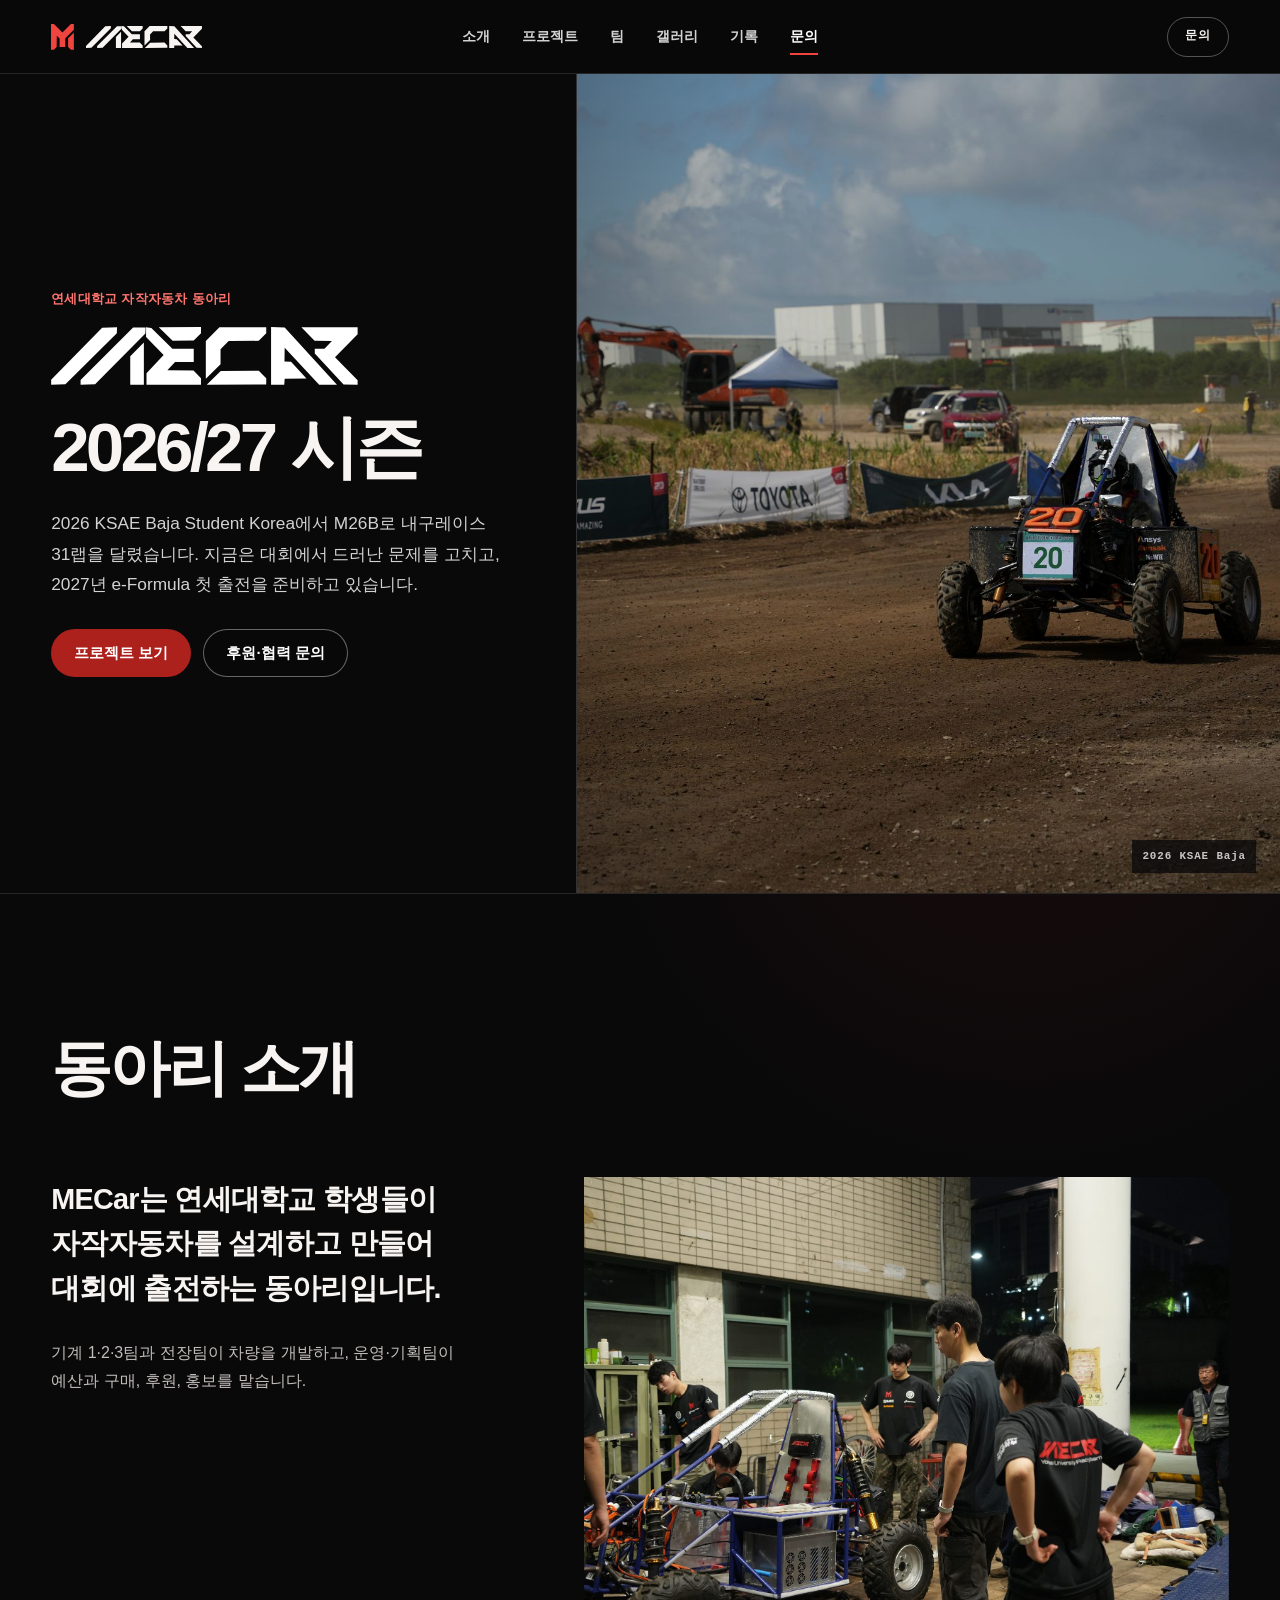
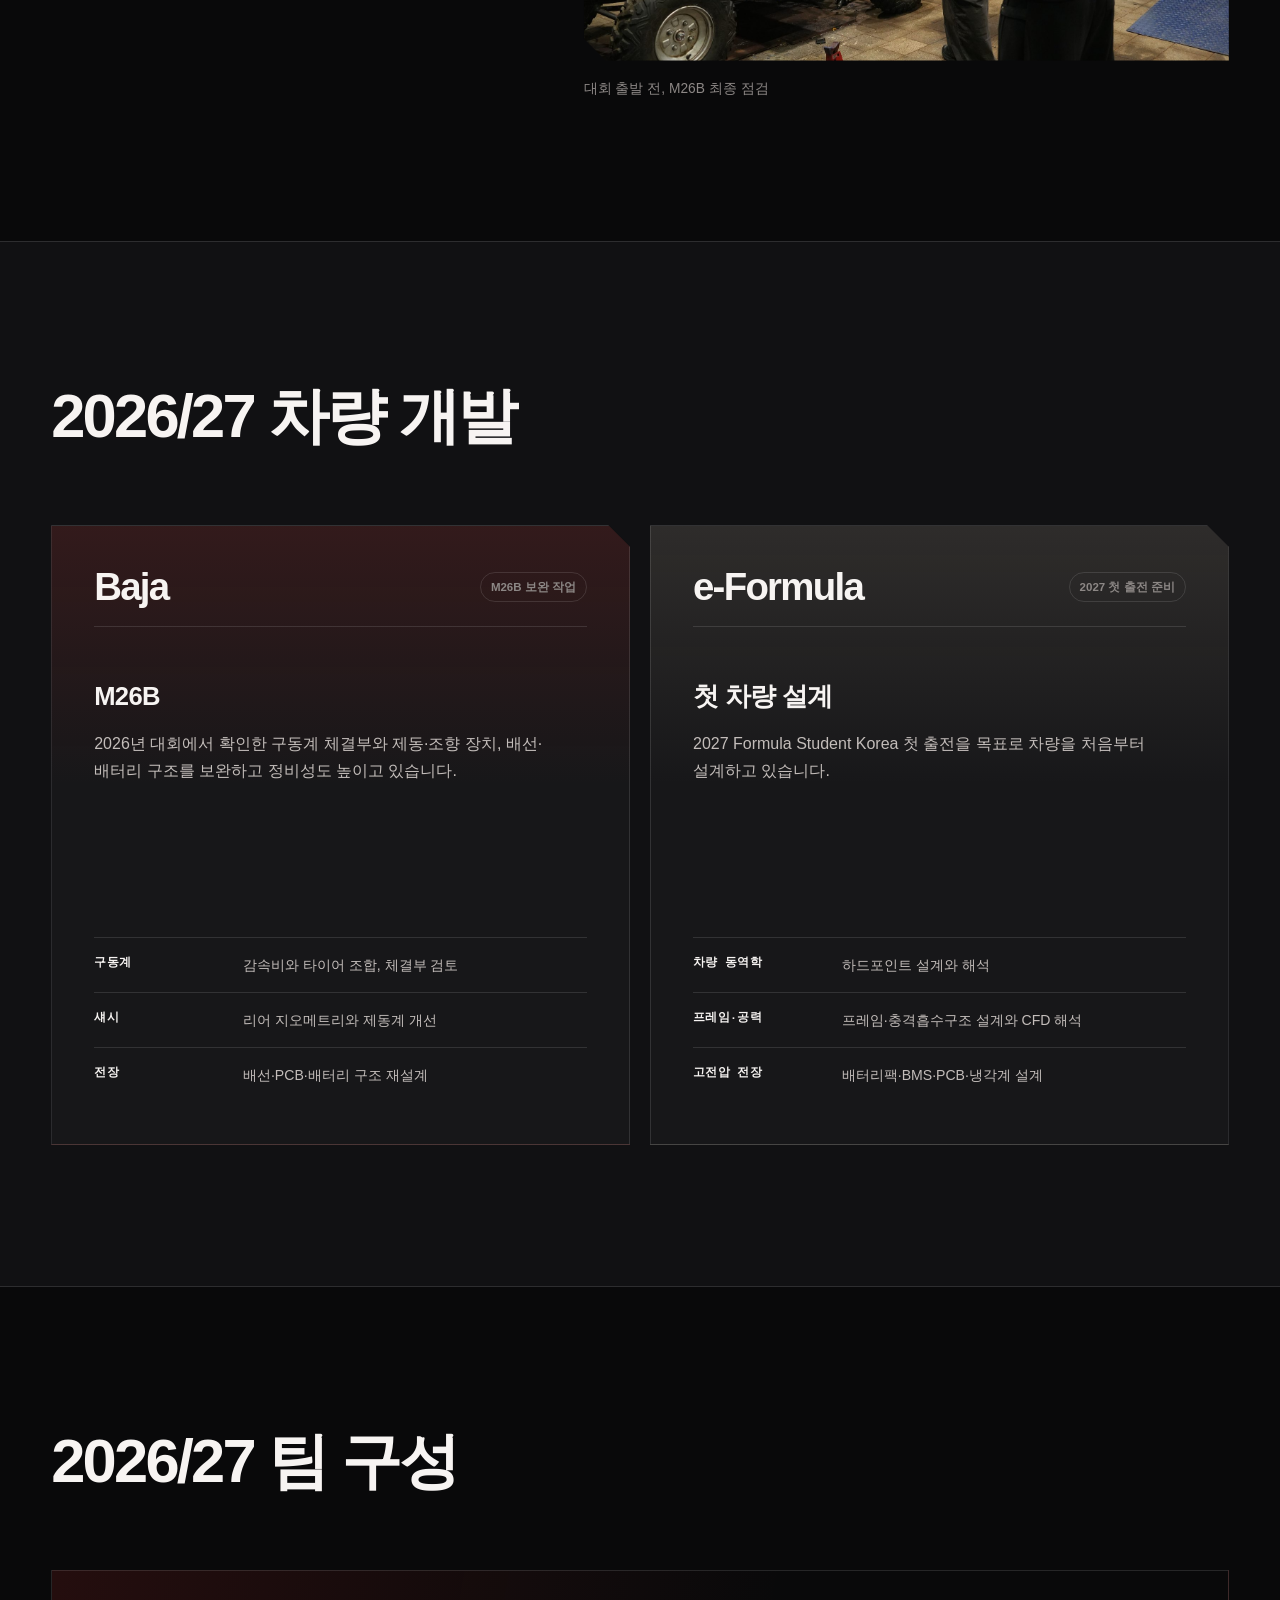
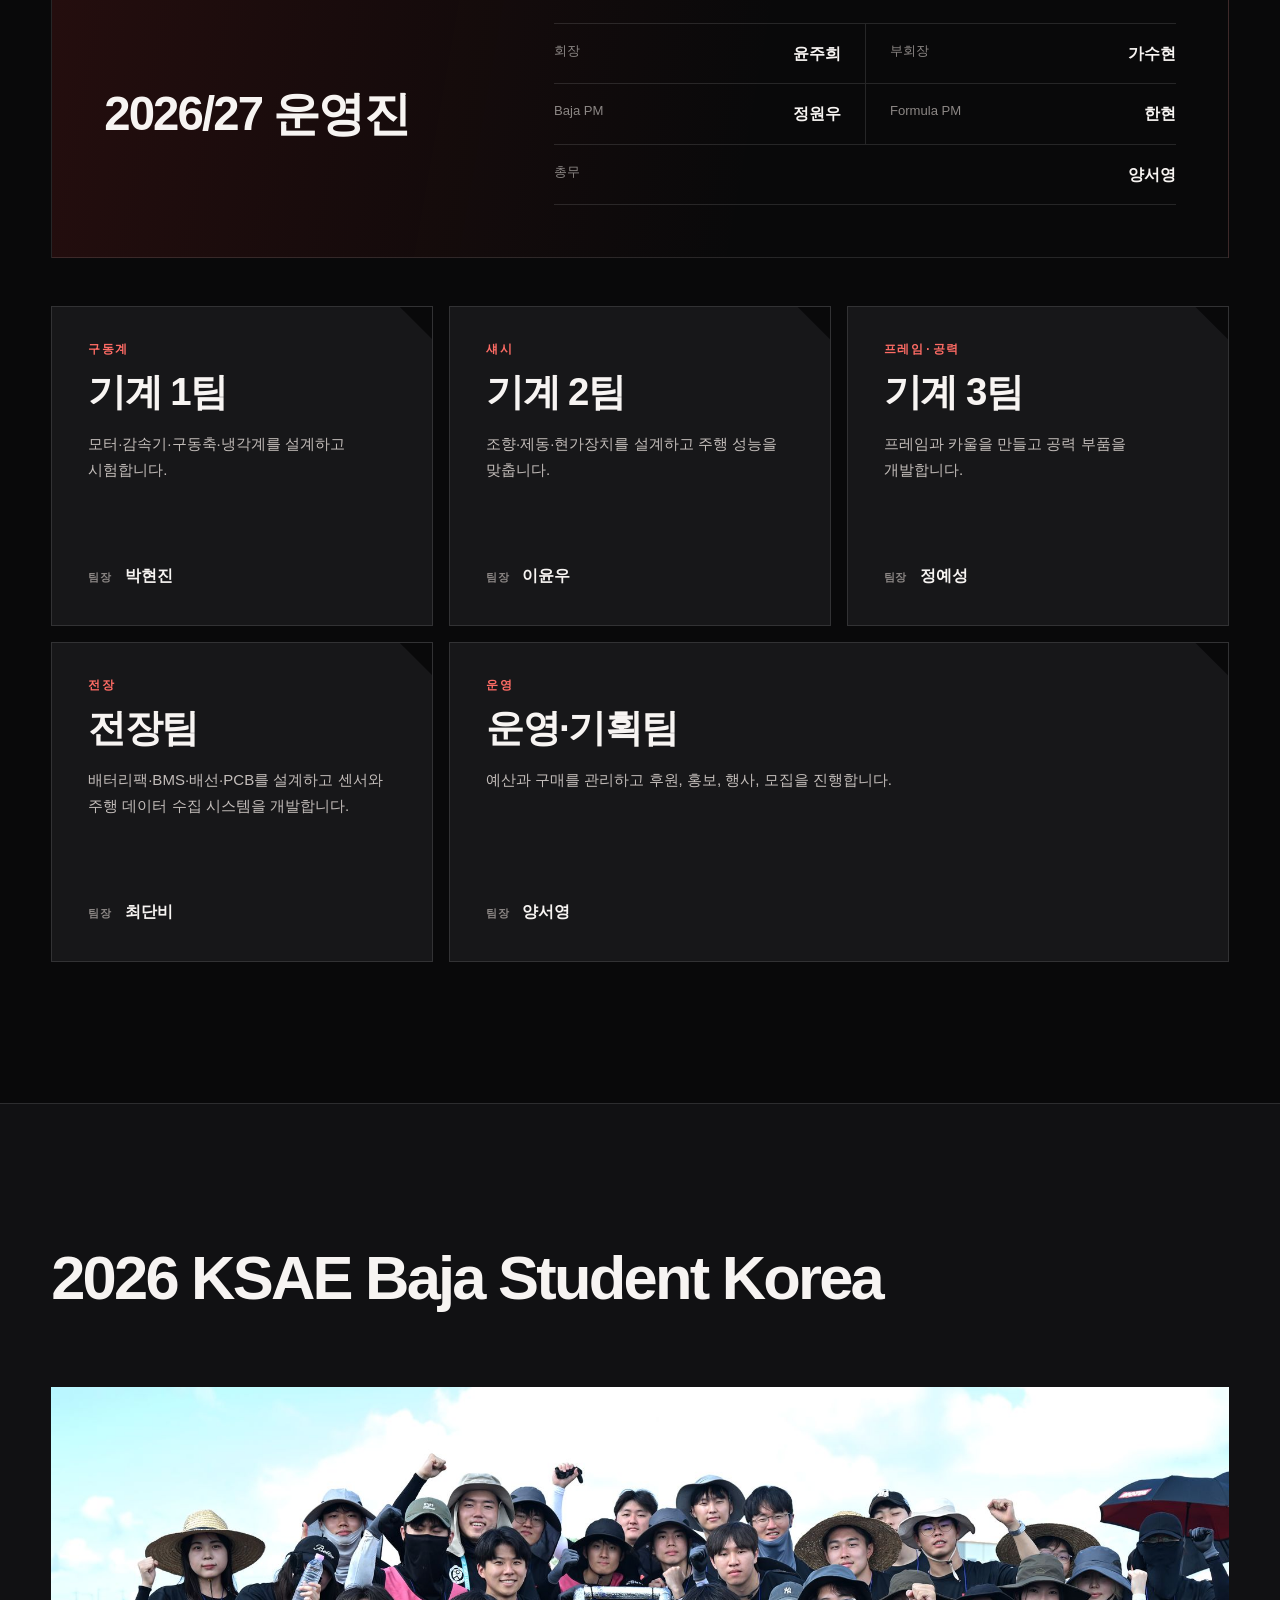
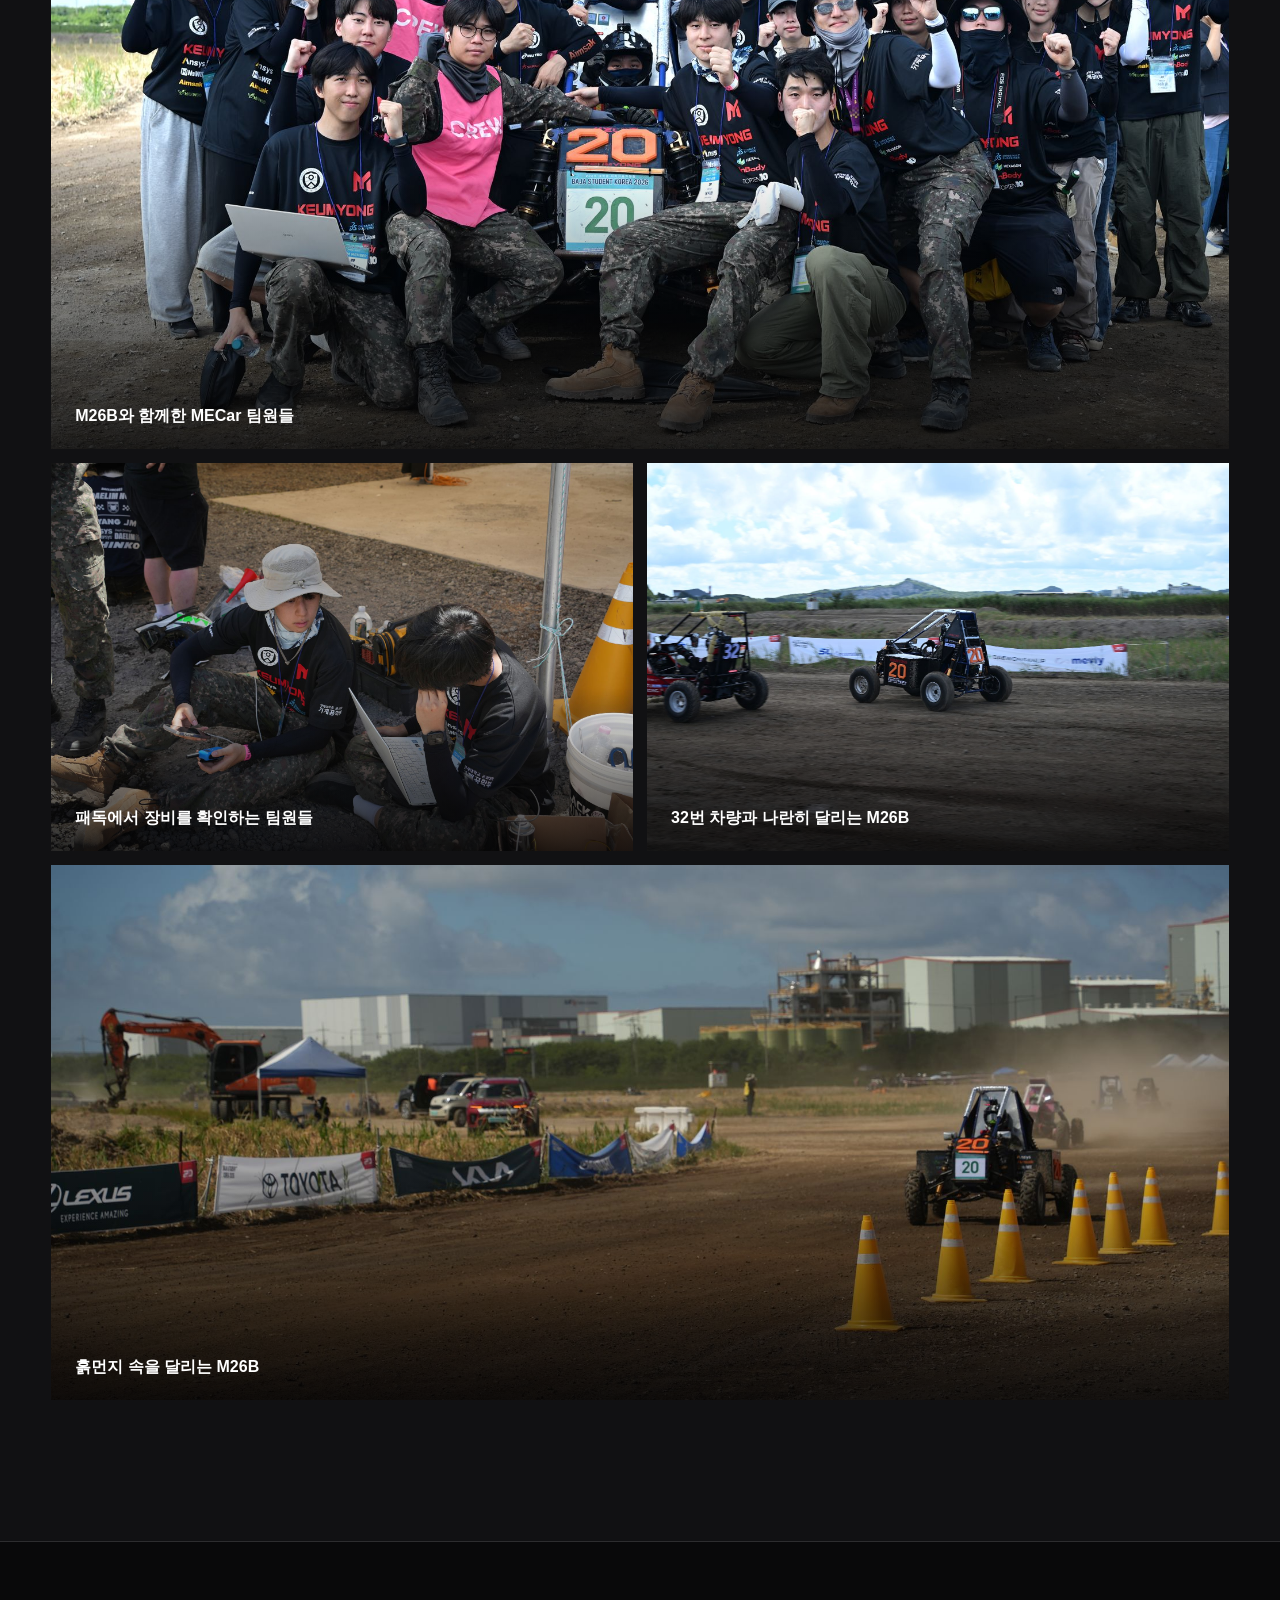
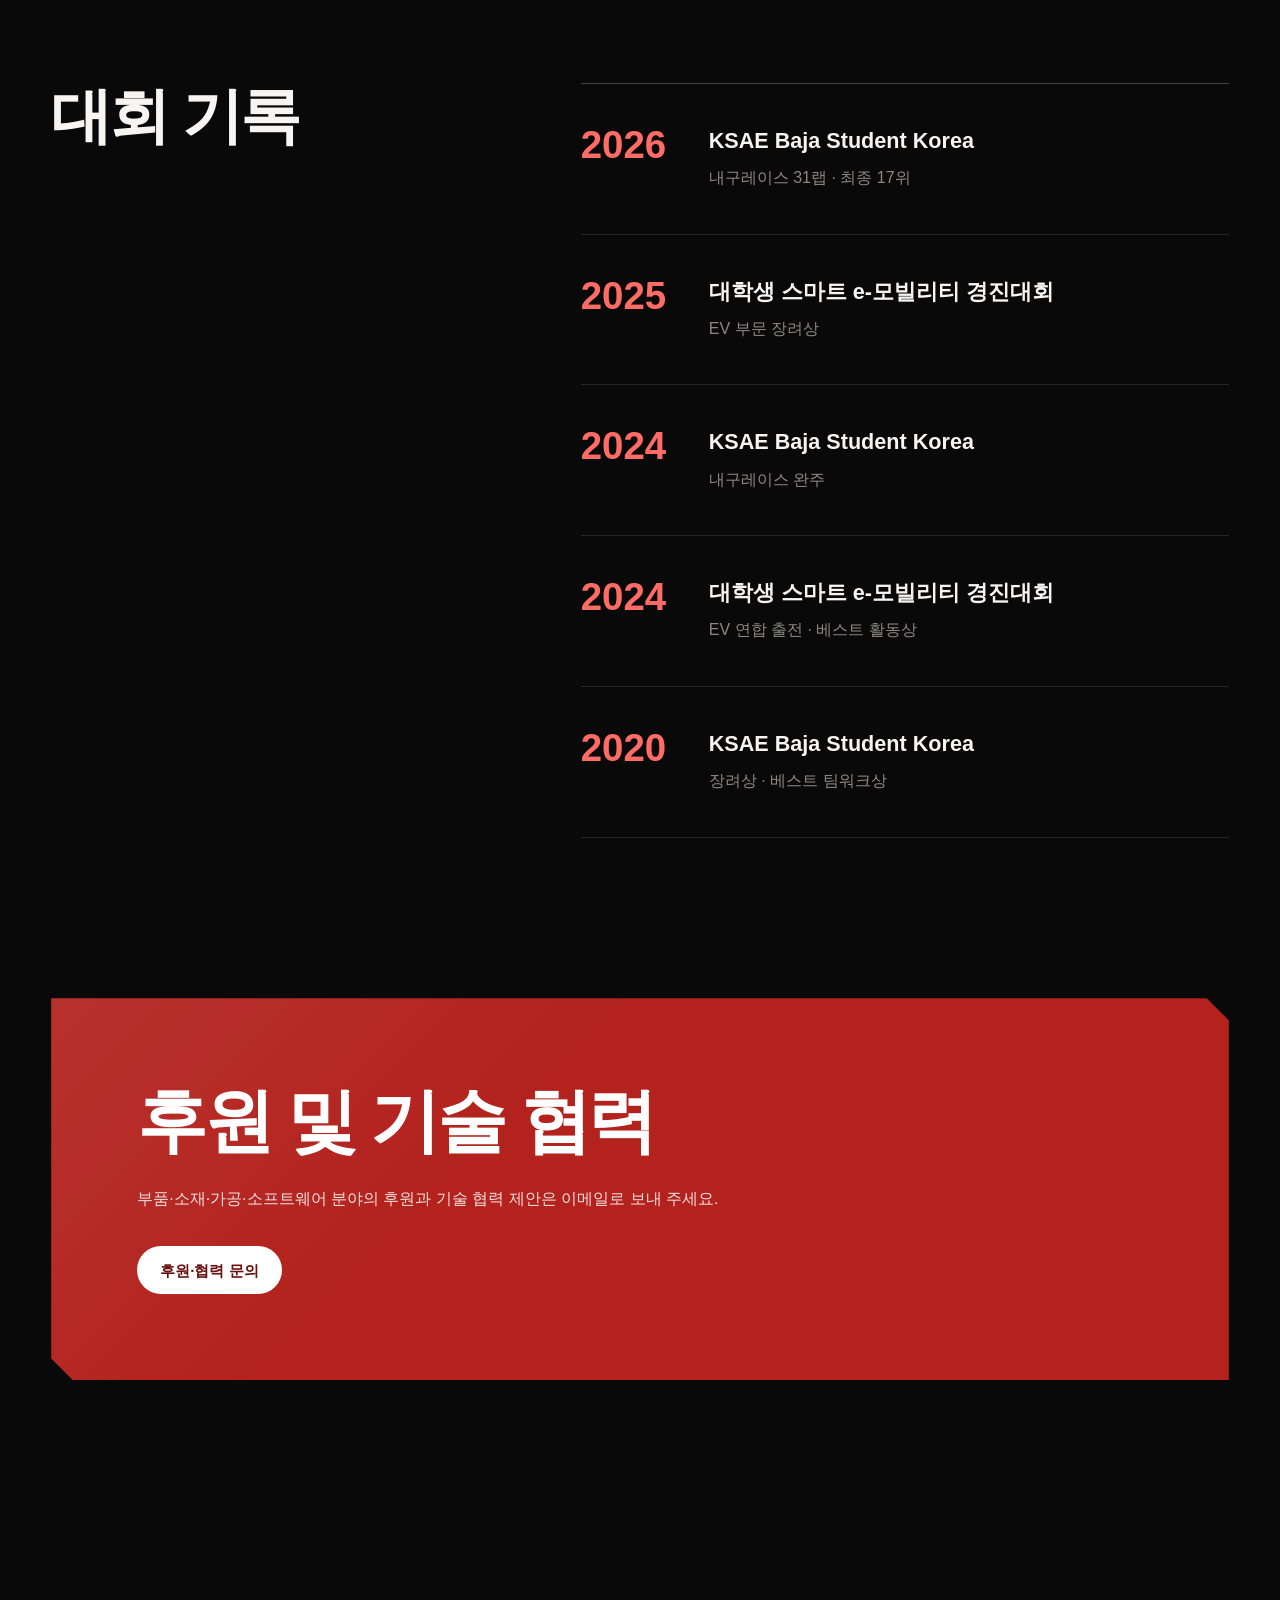
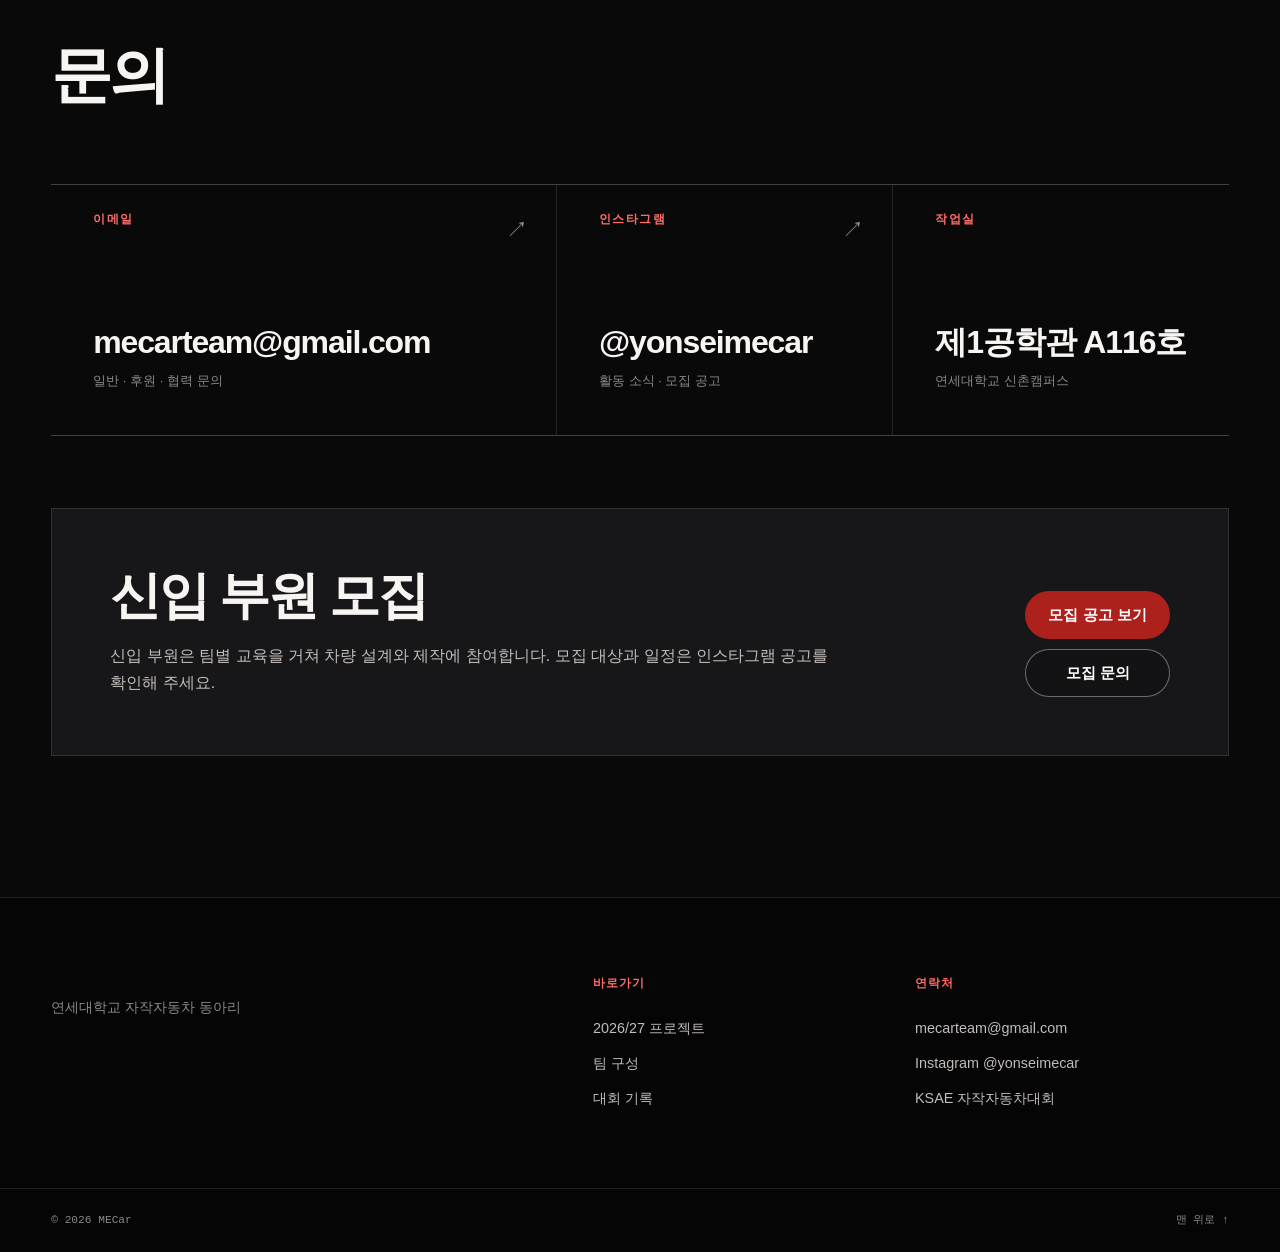
==== site/index.html @ eb5c1f23 "Bust cached site styles" ====
<!DOCTYPE html>
<html lang="ko">
<head>
  <meta charset="utf-8">
  <meta name="viewport" content="width=device-width, initial-scale=1">
  <title>MECar | 연세대학교 자작자동차 동아리</title>
  <meta name="description" content="MECar는 연세대학교 학생들이 자작자동차를 설계하고 만들어 대회에 출전하는 동아리입니다. 현재 M26B를 개선하고 2027년 첫 e-Formula 출전을 준비하고 있습니다.">
  <meta name="theme-color" content="#09090a">
  <link rel="canonical" href="https://yonsei-mecar.github.io/">

  <meta property="og:type" content="website">
  <meta property="og:site_name" content="MECar">
  <meta property="og:locale" content="ko_KR">
  <meta property="og:title" content="MECar | 연세대학교 자작자동차 동아리">
  <meta property="og:description" content="MECar는 연세대학교 학생들이 자작자동차를 설계하고 만들어 대회에 출전하는 동아리입니다. 현재 M26B를 개선하고 2027년 첫 e-Formula 출전을 준비하고 있습니다.">
  <meta property="og:url" content="https://yonsei-mecar.github.io/">
  <meta property="og:image" content="https://yonsei-mecar.github.io/assets/img/hero-baja-2026.jpg">
  <meta property="og:image:width" content="2048">
  <meta property="og:image:height" content="1365">
  <meta property="og:image:alt" content="2026 KSAE Baja 비포장 코스를 주행하는 MECar 20번 차량">
  <meta name="twitter:card" content="summary_large_image">

  <link rel="icon" href="favicon.svg" type="image/svg+xml">
  <link rel="preload" href="assets/img/hero-baja-2026.jpg" as="image" fetchpriority="high">
  <link rel="stylesheet" href="assets/css/tokens.css">
  <link rel="stylesheet" href="assets/css/style.css?v=20260901">
  <script type="application/ld+json">
  {
    "@context": "https://schema.org",
    "@type": "Organization",
    "name": "MECar",
    "url": "https://yonsei-mecar.github.io/",
    "logo": "https://yonsei-mecar.github.io/assets/img/logo-mark.svg",
    "email": "mecarteam@gmail.com",
    "sameAs": ["https://www.instagram.com/yonseimecar/"],
    "parentOrganization": {
      "@type": "CollegeOrUniversity",
      "name": "연세대학교"
    }
  }
  </script>
</head>
<body>
  <a class="skip-link" href="#main">본문 바로가기</a>

  <header class="site-header" id="site-header">
    <div class="wrap header-inner">
      <a class="brand" href="#top" aria-label="MECar 홈">
        <span class="brand-mark" aria-hidden="true"></span>
        <span class="brand-wordmark" aria-hidden="true"></span>
        <span class="sr-only">MECar</span>
      </a>

      <nav class="site-nav" id="site-nav" aria-label="주요 메뉴">
        <a href="#about">소개</a>
        <a href="#projects">프로젝트</a>
        <a href="#teams">팀</a>
        <a href="#gallery">갤러리</a>
        <a href="#record">기록</a>
        <a href="#contact">문의</a>
      </nav>

      <div class="header-actions">
        <a class="header-contact" href="mailto:mecarteam@gmail.com">문의</a>
        <button class="menu-button" id="menu-button" type="button" aria-controls="site-nav" aria-expanded="false" aria-label="메뉴 열기">
          <span></span><span></span><span></span>
        </button>
      </div>
    </div>
  </header>

  <main id="main">
    <section class="hero" id="top" aria-labelledby="hero-title">
      <div class="hero-panel">
        <div class="hero-content">
          <p class="hero-eyebrow">연세대학교 자작자동차 동아리</p>
          <span class="hero-wordmark" aria-hidden="true"></span>
          <h1 id="hero-title">2026/27 시즌</h1>
          <p class="hero-copy">
            2026 KSAE Baja Student Korea에서 M26B로 내구레이스 31랩을 달렸습니다.
            지금은 대회에서 드러난 문제를 고치고, 2027년 e-Formula 첫 출전을 준비하고 있습니다.
          </p>
          <div class="hero-actions">
            <a class="button button-primary" href="#projects">프로젝트 보기</a>
            <a class="button button-ghost" href="#partner">후원·협력 문의</a>
          </div>
        </div>
      </div>
      <figure class="hero-media">
        <img class="hero-image" src="assets/img/hero-baja-2026.jpg" width="2048" height="1365" alt="2026 KSAE Baja 비포장 코스를 주행하는 MECar 20번 차량" fetchpriority="high" decoding="async">
        <figcaption>2026 KSAE Baja</figcaption>
      </figure>
    </section>

    <section class="section about" id="about" aria-labelledby="about-title">
      <div class="wrap">
        <div class="section-heading reveal">
          <h2 id="about-title">동아리 소개</h2>
        </div>

        <div class="about-grid">
          <div class="about-copy reveal">
            <p class="lead">
              MECar는 연세대학교 학생들이 자작자동차를 설계하고 만들어 대회에 출전하는 동아리입니다.
            </p>
            <p>
              기계 1·2·3팀과 전장팀이 차량을 개발하고, 운영·기획팀이 예산과 구매, 후원, 홍보를 맡습니다.
            </p>
          </div>

          <figure class="about-figure reveal">
            <div class="about-image-frame">
              <img src="assets/img/vehicle-check-baja-2026.jpg" width="2048" height="1365" alt="대회 출발 전 M26B를 점검하는 MECar 팀원들" loading="lazy" decoding="async">
            </div>
            <figcaption>대회 출발 전, M26B 최종 점검</figcaption>
          </figure>
        </div>
      </div>
    </section>

    <section class="section projects" id="projects" aria-labelledby="projects-title">
      <div class="wrap">
        <div class="section-heading reveal">
          <h2 id="projects-title">2026/27 차량 개발</h2>
        </div>

        <div class="project-grid">
          <article class="project-card project-baja reveal">
            <div class="project-topline">
              <h3>Baja</h3>
              <span class="status">M26B 보완 작업</span>
            </div>
            <div class="project-body">
              <p class="project-name">M26B</p>
              <p>
                2026년 대회에서 확인한 구동계 체결부와 제동·조향 장치,
                배선·배터리 구조를 보완하고 정비성도 높이고 있습니다.
              </p>
              <ul class="project-list">
                <li><span>구동계</span>감속비와 타이어 조합, 체결부 검토</li>
                <li><span>섀시</span>리어 지오메트리와 제동계 개선</li>
                <li><span>전장</span>배선·PCB·배터리 구조 재설계</li>
              </ul>
            </div>
          </article>

          <article class="project-card project-formula reveal">
            <div class="project-topline">
              <h3>e-Formula</h3>
              <span class="status">2027 첫 출전 준비</span>
            </div>
            <div class="project-body">
              <p class="project-name">첫 차량 설계</p>
              <p>
                2027 Formula Student Korea 첫 출전을 목표로 차량을 처음부터 설계하고 있습니다.
              </p>
              <ul class="project-list">
                <li><span>차량 동역학</span>하드포인트 설계와 해석</li>
                <li><span>프레임·공력</span>프레임·충격흡수구조 설계와 CFD 해석</li>
                <li><span>고전압 전장</span>배터리팩·BMS·PCB·냉각계 설계</li>
              </ul>
            </div>
          </article>
        </div>
      </div>
    </section>

    <section class="section teams" id="teams" aria-labelledby="teams-title">
      <div class="wrap">
        <div class="section-heading reveal">
          <h2 id="teams-title">2026/27 팀 구성</h2>
        </div>

        <section class="leadership reveal" aria-labelledby="leadership-title">
          <div>
            <h3 id="leadership-title">2026/27 운영진</h3>
          </div>
          <dl>
            <div><dt>회장</dt><dd>윤주희</dd></div>
            <div><dt>부회장</dt><dd>가수현</dd></div>
            <div><dt>Baja PM</dt><dd>정원우</dd></div>
            <div><dt>Formula PM</dt><dd>한현</dd></div>
            <div><dt>총무</dt><dd>양서영</dd></div>
          </dl>
        </section>

        <div class="team-grid">
          <article class="team-card reveal">
            <p class="team-role">구동계</p>
            <h3>기계 1팀</h3>
            <p>모터·감속기·구동축·냉각계를 설계하고 시험합니다.</p>
            <div class="team-lead"><span>팀장</span> 박현진</div>
          </article>

          <article class="team-card reveal">
            <p class="team-role">섀시</p>
            <h3>기계 2팀</h3>
            <p>조향·제동·현가장치를 설계하고 주행 성능을 맞춥니다.</p>
            <div class="team-lead"><span>팀장</span> 이윤우</div>
          </article>

          <article class="team-card reveal">
            <p class="team-role">프레임·공력</p>
            <h3>기계 3팀</h3>
            <p>프레임과 카울을 만들고 공력 부품을 개발합니다.</p>
            <div class="team-lead"><span>팀장</span> 정예성</div>
          </article>

          <article class="team-card reveal">
            <p class="team-role">전장</p>
            <h3>전장팀</h3>
            <p>배터리팩·BMS·배선·PCB를 설계하고 센서와 주행 데이터 수집 시스템을 개발합니다.</p>
            <div class="team-lead"><span>팀장</span> 최단비</div>
          </article>

          <article class="team-card team-card-wide reveal">
            <p class="team-role">운영</p>
            <h3>운영·기획팀</h3>
            <p>예산과 구매를 관리하고 후원, 홍보, 행사, 모집을 진행합니다.</p>
            <div class="team-lead"><span>팀장</span> 양서영</div>
          </article>
        </div>

      </div>
    </section>

    <section class="section gallery" id="gallery" aria-labelledby="gallery-title">
      <div class="wrap">
        <div class="section-heading reveal">
          <h2 id="gallery-title">2026 KSAE Baja Student Korea</h2>
        </div>

        <div class="gallery-grid">
          <figure class="gallery-item gallery-feature reveal">
            <img src="assets/img/team-baja-2026.jpg" width="2048" height="1365" alt="2026 KSAE Baja에서 20번 차량을 둘러싸고 모인 MECar 팀원들" loading="lazy" decoding="async">
            <figcaption>M26B와 함께한 MECar 팀원들</figcaption>
          </figure>
          <figure class="gallery-item reveal">
            <img src="assets/img/data-baja-2026.jpg" width="2048" height="1365" alt="2026 KSAE Baja 현장에서 노트북과 장비를 확인하는 MECar 팀원들" loading="lazy" decoding="async">
            <figcaption>패독에서 장비를 확인하는 팀원들</figcaption>
          </figure>
          <figure class="gallery-item reveal">
            <img src="assets/img/race-baja-2026.jpg" width="2048" height="1365" alt="2026 KSAE Baja에서 다른 차량과 나란히 달리는 MECar 20번 차량" loading="lazy" decoding="async">
            <figcaption>32번 차량과 나란히 달리는 M26B</figcaption>
          </figure>
          <figure class="gallery-item gallery-wide reveal">
            <img src="assets/img/endurance-baja-2026.jpg" width="2048" height="1365" alt="2026 KSAE Baja 코스에서 흙먼지를 일으키며 달리는 MECar 20번 차량" loading="lazy" decoding="async">
            <figcaption>흙먼지 속을 달리는 M26B</figcaption>
          </figure>
        </div>
      </div>
    </section>

    <section class="section record" id="record" aria-labelledby="record-title">
      <div class="wrap record-layout">
        <div class="section-heading reveal">
          <h2 id="record-title">대회 기록</h2>
        </div>

        <ol class="record-list reveal">
          <li>
            <time datetime="2026">2026</time>
            <div><strong>KSAE Baja Student Korea</strong><span>내구레이스 31랩 · 최종 17위</span></div>
          </li>
          <li>
            <time datetime="2025">2025</time>
            <div><strong>대학생 스마트 e-모빌리티 경진대회</strong><span>EV 부문 장려상</span></div>
          </li>
          <li>
            <time datetime="2024">2024</time>
            <div><strong>KSAE Baja Student Korea</strong><span>내구레이스 완주</span></div>
          </li>
          <li>
            <time datetime="2024">2024</time>
            <div><strong>대학생 스마트 e-모빌리티 경진대회</strong><span>EV 연합 출전 · 베스트 활동상</span></div>
          </li>
          <li>
            <time datetime="2020">2020</time>
            <div><strong>KSAE Baja Student Korea</strong><span>장려상 · 베스트 팀워크상</span></div>
          </li>
        </ol>
      </div>
    </section>

    <section class="section partner" id="partner" aria-labelledby="partner-title">
      <div class="wrap">
        <div class="partner-card reveal">
          <div class="partner-copy">
            <h2 id="partner-title">후원 및 기술 협력</h2>
            <p>
              부품·소재·가공·소프트웨어 분야의 후원과 기술 협력 제안은 이메일로 보내 주세요.
            </p>
            <a class="button button-light" href="mailto:mecarteam@gmail.com?subject=MECar%20후원·기술%20협력%20문의">후원·협력 문의</a>
          </div>
        </div>
      </div>
    </section>

    <section class="section contact" id="contact" aria-labelledby="contact-title">
      <div class="wrap">
        <div class="section-heading reveal">
          <h2 id="contact-title">문의</h2>
        </div>

        <div class="contact-grid reveal">
          <a class="contact-card" href="mailto:mecarteam@gmail.com">
            <span>이메일</span>
            <strong>mecarteam@gmail.com</strong>
            <small>일반 · 후원 · 협력 문의</small>
            <i aria-hidden="true">↗</i>
          </a>
          <a class="contact-card" href="https://www.instagram.com/yonseimecar/" target="_blank" rel="noopener noreferrer">
            <span>인스타그램</span>
            <strong>@yonseimecar</strong>
            <small>활동 소식 · 모집 공고</small>
            <i aria-hidden="true">↗</i>
          </a>
          <div class="contact-card">
            <span>작업실</span>
            <strong>제1공학관 A116호</strong>
            <small>연세대학교 신촌캠퍼스</small>
          </div>
        </div>

        <div class="join-card reveal" id="join">
          <div>
            <h3>신입 부원 모집</h3>
            <p>
              신입 부원은 팀별 교육을 거쳐 차량 설계와 제작에 참여합니다.
              모집 대상과 일정은 인스타그램 공고를 확인해 주세요.
            </p>
          </div>
          <div class="join-actions">
            <a class="button button-primary" href="https://www.instagram.com/yonseimecar/" target="_blank" rel="noopener noreferrer">모집 공고 보기</a>
            <a class="button button-ghost" href="mailto:mecarteam@gmail.com?subject=MECar%20모집%20문의">모집 문의</a>
          </div>
        </div>
      </div>
    </section>
  </main>

  <footer class="site-footer">
    <div class="wrap footer-main">
      <div class="footer-brand">
        <span class="footer-wordmark" aria-hidden="true"></span>
        <p>연세대학교 자작자동차 동아리</p>
      </div>
      <div>
        <h2>바로가기</h2>
        <a href="#projects">2026/27 프로젝트</a>
        <a href="#teams">팀 구성</a>
        <a href="#record">대회 기록</a>
      </div>
      <div>
        <h2>연락처</h2>
        <a href="mailto:mecarteam@gmail.com">mecarteam@gmail.com</a>
        <a href="https://www.instagram.com/yonseimecar/" target="_blank" rel="noopener noreferrer">Instagram @yonseimecar</a>
        <a href="https://www.ksae.org/jajak/" target="_blank" rel="noopener noreferrer">KSAE 자작자동차대회</a>
      </div>
    </div>
    <div class="wrap footer-bottom">
      <span>© <span data-year>2026</span> MECar</span>
      <a href="#top">맨 위로 ↑</a>
    </div>
  </footer>

  <script src="assets/js/main.js"></script>
</body>
</html>
---- site/assets/css/tokens.css ----
:root {
  color-scheme: dark;

  --bg: #09090a;
  --bg-soft: #111113;
  --panel: #171719;
  --panel-raised: #1e1e21;
  --ink: #f7f4f2;
  --ink-soft: #c3bdba;
  --ink-muted: #8c8785;
  --line: rgba(247, 244, 242, 0.12);
  --line-strong: rgba(247, 244, 242, 0.24);

  --red: #db2c27;
  --red-bright: #f0443e;
  --red-deep: #9f1f1b;
  --on-red: #ffffff;
  --sand: #d8c6ac;

  --font-sans: "Pretendard Variable", Pretendard, "Noto Sans KR", "Apple SD Gothic Neo", "Malgun Gothic", Arial, sans-serif;
  --font-display: "Arial Narrow", "Roboto Condensed", Impact, sans-serif;
  --font-mono: "SFMono-Regular", Consolas, "Liberation Mono", monospace;

  --wrap: 1240px;
  --gutter: clamp(20px, 4vw, 56px);
  --section: clamp(88px, 11vw, 156px);
  --radius: 24px;
  --cut: 22px;
  --header-h: 74px;

  --shadow: 0 26px 80px rgba(0, 0, 0, 0.34);
  --ease: cubic-bezier(0.22, 1, 0.36, 1);
}

@media (max-width: 760px) {
  :root {
    --header-h: 64px;
    --radius: 18px;
    --cut: 16px;
  }
}
---- site/assets/css/style.css ----
/* Base ------------------------------------------------------------------- */
*,
*::before,
*::after {
  box-sizing: border-box;
}

html {
  scroll-behavior: smooth;
  scroll-padding-top: calc(var(--header-h) + 18px);
  background: var(--bg);
}

body {
  margin: 0;
  min-width: 320px;
  background:
    radial-gradient(circle at 80% 8%, rgba(219, 44, 39, 0.08), transparent 28rem),
    var(--bg);
  color: var(--ink);
  font-family: var(--font-sans);
  font-size: 16px;
  line-height: 1.72;
  word-break: keep-all;
  overflow-wrap: break-word;
  text-rendering: optimizeLegibility;
  -webkit-font-smoothing: antialiased;
}

body.menu-locked {
  overflow: hidden;
}

img,
svg {
  display: block;
  max-width: 100%;
}

a {
  color: inherit;
  text-decoration: none;
}

button,
input,
textarea,
select {
  font: inherit;
}

button,
a {
  -webkit-tap-highlight-color: transparent;
}

:focus-visible {
  outline: 3px solid #ff766f;
  outline-offset: 4px;
}

::selection {
  background: var(--red);
  color: white;
}

.wrap {
  width: min(100%, calc(var(--wrap) + (var(--gutter) * 2)));
  margin-inline: auto;
  padding-inline: var(--gutter);
}

.section {
  position: relative;
  padding-block: var(--section);
}

.sr-only {
  position: absolute;
  width: 1px;
  height: 1px;
  padding: 0;
  margin: -1px;
  overflow: hidden;
  clip: rect(0, 0, 0, 0);
  white-space: nowrap;
  border: 0;
}

.skip-link {
  position: fixed;
  z-index: 1000;
  top: 12px;
  left: 12px;
  padding: 10px 16px;
  background: var(--ink);
  color: var(--bg);
  font-weight: 800;
  transform: translateY(-160%);
  transition: transform 180ms ease;
}

.skip-link:focus {
  transform: translateY(0);
}

.hero-eyebrow,
.team-role,
.contact-card > span {
  margin: 0;
  color: #ff6c65;
  font-family: var(--font-mono);
  font-size: 0.75rem;
  font-weight: 700;
  line-height: 1.3;
  letter-spacing: 0.12em;
  text-transform: uppercase;
}

.section-heading {
  max-width: 850px;
  margin-bottom: clamp(42px, 6vw, 78px);
}

.section-heading h2,
.partner-copy h2 {
  margin: 0;
  font-size: clamp(2.4rem, 4.8vw, 4.8rem);
  font-weight: 800;
  line-height: 1.06;
  letter-spacing: -0.045em;
  text-wrap: balance;
}

.button {
  display: inline-flex;
  min-height: 48px;
  align-items: center;
  justify-content: center;
  gap: 8px;
  padding: 13px 22px;
  border: 1px solid transparent;
  border-radius: 999px;
  font-size: 0.94rem;
  font-weight: 800;
  line-height: 1;
  transition: color 180ms ease, background-color 180ms ease, border-color 180ms ease, transform 180ms ease;
}

.button:hover {
  transform: translateY(-2px);
}

.button-primary {
  background: #ad211d;
  color: white;
}

.button-primary:hover {
  background: #c72822;
}

.button-ghost {
  border-color: rgba(255, 255, 255, 0.38);
  background: rgba(10, 10, 11, 0.24);
  color: white;
  backdrop-filter: blur(12px);
}

.button-ghost:hover {
  border-color: white;
  background: rgba(255, 255, 255, 0.1);
}

.button-light {
  background: white;
  color: #68100d;
}

.button-light:hover {
  background: #f4eeeb;
}

.text-link {
  display: inline-flex;
  align-items: center;
  gap: 8px;
  margin-top: 20px;
  padding-block: 4px;
  border-bottom: 1px solid var(--line-strong);
  font-weight: 800;
}

.text-link span {
  color: #ff6c65;
}

/* Logo masks ------------------------------------------------------------- */
.brand-mark,
.hero-mark {
  -webkit-mask: url("../img/logo-mark.svg") center / contain no-repeat;
  mask: url("../img/logo-mark.svg") center / contain no-repeat;
}

.brand-wordmark,
.hero-wordmark,
.footer-wordmark {
  -webkit-mask: url("../img/logo-wordmark.svg") center / contain no-repeat;
  mask: url("../img/logo-wordmark.svg") center / contain no-repeat;
}

/* Header ----------------------------------------------------------------- */
.site-header {
  position: sticky;
  z-index: 100;
  top: 0;
  height: var(--header-h);
  border-bottom: 1px solid var(--line);
  background: rgba(9, 9, 10, 0.96);
  backdrop-filter: blur(18px);
  transition: background-color 220ms ease, border-color 220ms ease, box-shadow 220ms ease;
}

.site-header.is-scrolled,
.site-header.menu-open {
  border-color: var(--line);
  background: rgba(9, 9, 10, 0.98);
  box-shadow: 0 12px 42px rgba(0, 0, 0, 0.22);
}

.header-inner {
  display: flex;
  height: 100%;
  align-items: center;
  justify-content: space-between;
  gap: 28px;
}

.brand {
  display: flex;
  min-width: 172px;
  align-items: center;
  gap: 12px;
  color: var(--ink);
}

.brand-mark {
  width: 23px;
  height: 27px;
  flex: none;
  background: var(--red-bright);
}

.brand-wordmark {
  width: 116px;
  height: 23px;
  background: currentColor;
}

.site-nav {
  display: flex;
  align-items: center;
  justify-content: center;
  gap: clamp(20px, 2.5vw, 38px);
}

.site-nav a {
  position: relative;
  padding-block: 8px;
  color: rgba(255, 255, 255, 0.82);
  font-size: 0.9rem;
  font-weight: 700;
  white-space: nowrap;
}

.site-nav a::after {
  position: absolute;
  right: 0;
  bottom: 2px;
  left: 0;
  height: 2px;
  background: var(--red-bright);
  content: "";
  transform: scaleX(0);
  transform-origin: right;
  transition: transform 220ms var(--ease);
}

.site-nav a:hover,
.site-nav a[aria-current="true"] {
  color: white;
}

.site-nav a:hover::after,
.site-nav a[aria-current="true"]::after {
  transform: scaleX(1);
  transform-origin: left;
}

.header-actions {
  display: flex;
  min-width: 172px;
  align-items: center;
  justify-content: flex-end;
  gap: 12px;
}

.header-contact {
  display: inline-flex;
  min-height: 40px;
  align-items: center;
  padding: 0 17px;
  border: 1px solid rgba(255, 255, 255, 0.3);
  border-radius: 999px;
  font-family: var(--font-mono);
  font-size: 0.76rem;
  font-weight: 700;
  letter-spacing: 0.08em;
  text-transform: uppercase;
}

.header-contact:hover {
  border-color: white;
}

.menu-button {
  display: none;
  width: 44px;
  height: 44px;
  padding: 10px;
  border: 1px solid var(--line-strong);
  border-radius: 50%;
  background: rgba(9, 9, 10, 0.4);
  color: white;
  cursor: pointer;
}

.menu-button span {
  display: block;
  width: 18px;
  height: 2px;
  margin: 3px auto;
  background: currentColor;
  transition: transform 180ms ease, opacity 180ms ease;
}

.menu-open .menu-button span:nth-child(1) {
  transform: translateY(5px) rotate(45deg);
}

.menu-open .menu-button span:nth-child(2) {
  opacity: 0;
}

.menu-open .menu-button span:nth-child(3) {
  transform: translateY(-5px) rotate(-45deg);
}

/* Hero ------------------------------------------------------------------- */
.hero {
  position: relative;
  display: grid;
  min-height: min(820px, calc(100svh - var(--header-h)));
  grid-template-columns: minmax(0, 0.9fr) minmax(0, 1.1fr);
  overflow: hidden;
  border-bottom: 1px solid var(--line);
  background: var(--bg);
}

.hero-panel {
  display: flex;
  min-width: 0;
  align-items: center;
  padding: clamp(56px, 7vw, 104px) clamp(32px, 5vw, 72px);
  padding-left: max(var(--gutter), calc((100vw - var(--wrap)) / 2));
  background: var(--bg);
}

.hero-content {
  display: flex;
  width: 100%;
  max-width: 580px;
  flex-direction: column;
  align-items: flex-start;
}

.hero-media {
  position: relative;
  min-width: 0;
  margin: 0;
  border-left: 1px solid var(--line);
  overflow: hidden;
  background: var(--panel);
}

.hero-media::after {
  position: absolute;
  inset: 0;
  background: linear-gradient(90deg, rgba(9, 9, 10, 0.2), transparent 24%);
  content: "";
  pointer-events: none;
}

.hero-image {
  display: block;
  width: 100%;
  height: 100%;
  object-fit: cover;
  object-position: 84% center;
  filter: saturate(0.92) contrast(1.04);
}

.hero-media figcaption {
  position: absolute;
  z-index: 1;
  right: 24px;
  bottom: 20px;
  margin: 0;
  padding: 7px 10px;
  background: rgba(9, 9, 10, 0.76);
  color: rgba(255, 255, 255, 0.76);
  font-family: var(--font-mono);
  font-size: 0.68rem;
  font-weight: 700;
  letter-spacing: 0.08em;
}

.hero-eyebrow {
  margin-bottom: 20px;
  color: #ff756e;
  font-family: var(--font-sans);
  font-size: 0.82rem;
  letter-spacing: 0.02em;
  text-transform: none;
}

.hero-wordmark {
  width: clamp(210px, 24vw, 330px);
  aspect-ratio: 1396 / 264;
  margin-bottom: 28px;
  background: white;
}

.hero h1 {
  margin: 0;
  font-size: clamp(3.2rem, 5.4vw, 5.6rem);
  font-weight: 850;
  line-height: 1;
  letter-spacing: -0.055em;
  text-wrap: pretty;
}

.hero-copy {
  max-width: 540px;
  margin: 26px 0 0;
  color: rgba(255, 255, 255, 0.82);
  font-size: clamp(1rem, 1.35vw, 1.12rem);
  line-height: 1.75;
}

.hero-actions {
  display: flex;
  flex-wrap: wrap;
  gap: 12px;
  margin-top: 30px;
}

/* About ------------------------------------------------------------------ */
.about {
  padding-top: var(--section);
}

.about-grid {
  display: grid;
  grid-template-columns: minmax(280px, 0.8fr) minmax(420px, 1.2fr);
  align-items: start;
  gap: clamp(42px, 8vw, 120px);
}

.about-copy .lead {
  margin-top: 0;
  color: var(--ink);
  font-size: clamp(1.25rem, 2.4vw, 1.8rem);
  font-weight: 650;
  line-height: 1.55;
  letter-spacing: -0.025em;
}

.about-copy p:not(.lead) {
  color: var(--ink-soft);
}

.about-figure {
  margin: 0;
}

.about-image-frame {
  aspect-ratio: 4 / 3;
  overflow: hidden;
  box-shadow: var(--shadow);
  clip-path: polygon(0 0, calc(100% - var(--cut)) 0, 100% var(--cut), 100% 100%, var(--cut) 100%, 0 calc(100% - var(--cut)));
}

.about-figure img {
  display: block;
  width: 100%;
  height: 100%;
  object-fit: cover;
}

.about-figure figcaption {
  display: flex;
  gap: 18px;
  margin-top: 16px;
  color: var(--ink-muted);
  font-size: 0.86rem;
}

.about-figure figcaption span {
  flex: none;
  color: #ff6c65;
  font-family: var(--font-mono);
  font-size: 0.7rem;
  font-weight: 700;
  letter-spacing: 0.1em;
}

/* Projects --------------------------------------------------------------- */
.projects {
  border-block: 1px solid var(--line);
  background: var(--bg-soft);
}

.project-grid {
  display: grid;
  grid-template-columns: repeat(2, minmax(0, 1fr));
  gap: 20px;
}

.project-card {
  position: relative;
  min-height: 580px;
  padding: clamp(24px, 4vw, 42px);
  border: 1px solid var(--line);
  overflow: hidden;
  clip-path: polygon(0 0, calc(100% - var(--cut)) 0, 100% var(--cut), 100% 100%, 0 100%);
}

.project-baja {
  background:
    linear-gradient(180deg, rgba(219, 44, 39, 0.14), transparent 42%),
    var(--panel);
}

.project-formula {
  background:
    linear-gradient(180deg, rgba(216, 198, 172, 0.12), transparent 42%),
    var(--panel);
}

.project-topline {
  display: flex;
  align-items: center;
  justify-content: space-between;
  gap: 18px;
  padding-bottom: 20px;
  border-bottom: 1px solid var(--line);
}

.project-topline h3 {
  margin: 0;
  color: var(--ink);
  font-size: clamp(1.75rem, 3vw, 2.45rem);
  line-height: 1;
  letter-spacing: -0.045em;
}

.project-topline .status {
  padding: 7px 10px;
  border: 1px solid var(--line);
  border-radius: 999px;
  color: var(--ink-muted);
  font-size: 0.72rem;
  font-weight: 650;
  line-height: 1.25;
  text-align: right;
}

.project-body {
  position: relative;
  z-index: 2;
  display: flex;
  min-height: 475px;
  flex-direction: column;
  align-items: flex-start;
  padding-top: clamp(36px, 5vw, 54px);
}

.project-body .project-name {
  margin: 0 0 18px;
  color: var(--ink);
  font-size: clamp(1.25rem, 2vw, 1.6rem);
  font-weight: 800;
  line-height: 1.2;
  letter-spacing: -0.025em;
}

.project-body > p:not(.project-name) {
  max-width: 540px;
  margin: 0 0 34px;
  color: var(--ink-soft);
}

.project-list {
  width: 100%;
  margin: auto 0 0;
  padding: 0;
  list-style: none;
}

.project-list li {
  display: grid;
  grid-template-columns: minmax(120px, 0.38fr) 1fr;
  gap: 18px;
  padding: 15px 0;
  border-top: 1px solid var(--line);
  color: var(--ink-soft);
  font-size: 0.88rem;
}

.project-list span {
  color: var(--ink);
  font-family: var(--font-mono);
  font-size: 0.72rem;
  font-weight: 700;
  letter-spacing: 0.03em;
}

/* Teams ------------------------------------------------------------------ */
.team-grid {
  display: grid;
  grid-template-columns: repeat(3, minmax(0, 1fr));
  gap: 16px;
}

.team-card {
  position: relative;
  display: flex;
  min-height: 320px;
  flex-direction: column;
  padding: clamp(24px, 3.5vw, 36px);
  border: 1px solid var(--line);
  background: var(--panel);
  overflow: hidden;
  transition: border-color 200ms ease, background-color 200ms ease, transform 200ms var(--ease);
}

.team-card::after {
  position: absolute;
  top: -1px;
  right: -1px;
  width: 34px;
  height: 34px;
  background: var(--bg);
  clip-path: polygon(100% 0, 0 0, 100% 100%);
  content: "";
}

.team-card:hover {
  border-color: var(--line-strong);
  background: var(--panel-raised);
  transform: translateY(-4px);
}

.team-role {
  margin-top: 0;
}

.team-card h3 {
  margin: 12px 0 18px;
  font-size: clamp(1.75rem, 3vw, 2.45rem);
  line-height: 1.1;
  letter-spacing: -0.04em;
}

.team-card > p:not(.team-role) {
  margin: 0;
  color: var(--ink-soft);
  font-size: 0.94rem;
}

.team-lead {
  margin-top: auto;
  padding-top: 22px;
  color: var(--ink);
  font-weight: 750;
}

.team-lead span {
  margin-right: 9px;
  color: var(--ink-muted);
  font-family: var(--font-mono);
  font-size: 0.7rem;
  font-weight: 700;
  letter-spacing: 0.04em;
}

.team-card-wide {
  grid-column: span 2;
}

.leadership {
  display: grid;
  grid-template-columns: 0.72fr 1.28fr;
  align-items: center;
  gap: clamp(36px, 8vw, 100px);
  margin-bottom: clamp(28px, 4vw, 48px);
  padding: clamp(28px, 5vw, 52px);
  border: 1px solid var(--line);
  background: linear-gradient(100deg, rgba(219, 44, 39, 0.13), transparent 60%);
}

.leadership h3 {
  margin: 0;
  font-size: clamp(1.8rem, 3.7vw, 3.1rem);
  letter-spacing: -0.04em;
  text-wrap: balance;
}

.leadership dl {
  display: grid;
  grid-template-columns: repeat(2, 1fr);
  margin: 0;
  border-top: 1px solid var(--line);
}

.leadership dl > div {
  display: flex;
  justify-content: space-between;
  gap: 18px;
  padding: 16px 0;
  border-bottom: 1px solid var(--line);
}

.leadership dl > div:nth-child(odd) {
  padding-right: 24px;
}

.leadership dl > div:nth-child(even) {
  padding-left: 24px;
  border-left: 1px solid var(--line);
}

.leadership dl > div:last-child:nth-child(odd) {
  grid-column: 1 / -1;
  padding-right: 0;
}

.leadership dt {
  color: var(--ink-muted);
  font-size: 0.82rem;
}

.leadership dd {
  margin: 0;
  font-weight: 800;
}

/* Gallery ---------------------------------------------------------------- */
.gallery {
  border-block: 1px solid var(--line);
  background: var(--bg-soft);
}

.gallery-grid {
  display: grid;
  grid-template-columns: repeat(2, minmax(0, 1fr));
  gap: 14px;
}

.gallery-item {
  position: relative;
  aspect-ratio: 3 / 2;
  margin: 0;
  overflow: hidden;
  background: var(--panel);
}

.gallery-feature {
  grid-column: 1 / -1;
  aspect-ratio: 16 / 9;
}

.gallery-wide {
  grid-column: 1 / -1;
  aspect-ratio: 2.2 / 1;
}

.gallery-item img {
  width: 100%;
  height: 100%;
  object-fit: cover;
  transition: transform 700ms var(--ease), filter 300ms ease;
}

.gallery-feature img {
  object-position: 50% center;
}

.gallery-wide img {
  object-position: center 46%;
}

.gallery-item::after {
  position: absolute;
  inset: 0;
  background: linear-gradient(0deg, rgba(4, 4, 5, 0.82), transparent 42%);
  content: "";
  pointer-events: none;
}

.gallery-item:hover img {
  filter: saturate(1.08);
  transform: scale(1.025);
}

.gallery-item figcaption {
  position: absolute;
  z-index: 2;
  right: 24px;
  bottom: 22px;
  left: 24px;
  display: block;
  color: white;
  font-weight: 750;
  line-height: 1.45;
}

/* Record ----------------------------------------------------------------- */
.record-layout {
  display: grid;
  grid-template-columns: minmax(300px, 0.78fr) minmax(420px, 1.22fr);
  align-items: start;
  gap: clamp(50px, 9vw, 140px);
}

.record-layout .section-heading {
  position: sticky;
  top: calc(var(--header-h) + 38px);
  margin: 0;
}

.record-layout .section-heading > p:last-child {
  max-width: 430px;
  margin-top: 28px;
}

.record-list {
  margin: 0;
  padding: 0;
  list-style: none;
  border-top: 1px solid var(--line-strong);
}

.record-list li {
  display: grid;
  grid-template-columns: 104px 1fr;
  gap: 24px;
  padding: clamp(26px, 4vw, 42px) 0;
  border-bottom: 1px solid var(--line);
}

.record-list time {
  color: #ff6c65;
  font-family: var(--font-display);
  font-size: clamp(1.6rem, 3vw, 2.5rem);
  font-weight: 900;
  line-height: 1;
}

.record-list strong,
.record-list span {
  display: block;
}

.record-list strong {
  font-size: clamp(1.05rem, 2vw, 1.35rem);
  line-height: 1.4;
}

.record-list span {
  margin-top: 8px;
  color: var(--ink-muted);
}

/* Partner ---------------------------------------------------------------- */
.partner {
  padding-top: 20px;
}

.partner-card {
  padding: clamp(38px, 7vw, 86px);
  background:
    linear-gradient(135deg, rgba(255, 255, 255, 0.07), transparent 38%),
    #b3221d;
  color: white;
  clip-path: polygon(0 0, calc(100% - var(--cut)) 0, 100% var(--cut), 100% 100%, var(--cut) 100%, 0 calc(100% - var(--cut)));
}

.partner-copy {
  max-width: 850px;
}

.partner-copy h2 {
  font-size: clamp(2.35rem, 5.5vw, 5rem);
}

.partner-copy > p {
  max-width: 640px;
  margin: 26px 0 34px;
  color: rgba(255, 255, 255, 0.85);
}

/* Contact & join --------------------------------------------------------- */
.contact {
  padding-top: calc(var(--section) - 20px);
}

.contact-grid {
  display: grid;
  grid-template-columns: 1.35fr 0.9fr 0.9fr;
  border-block: 1px solid var(--line-strong);
}

.contact-card {
  position: relative;
  display: flex;
  min-height: 250px;
  flex-direction: column;
  align-items: flex-start;
  justify-content: flex-end;
  padding: clamp(24px, 4vw, 42px);
  transition: background-color 180ms ease;
}

.contact-card + .contact-card {
  border-left: 1px solid var(--line);
}

a.contact-card:hover {
  background: var(--panel);
}

.contact-card > span {
  position: absolute;
  top: 28px;
  left: clamp(24px, 4vw, 42px);
}

.contact-card strong {
  max-width: 100%;
  font-size: clamp(1.2rem, 2.5vw, 2rem);
  line-height: 1.25;
  letter-spacing: -0.035em;
  overflow-wrap: anywhere;
}

.contact-card small {
  margin-top: 8px;
  color: var(--ink-muted);
  font-size: 0.82rem;
}

.contact-card i {
  position: absolute;
  top: 26px;
  right: 28px;
  color: var(--ink-muted);
  font-family: var(--font-display);
  font-size: 1.4rem;
  font-style: normal;
}

.join-card {
  display: grid;
  grid-template-columns: minmax(0, 1fr) auto;
  align-items: end;
  gap: 40px;
  margin-top: 72px;
  padding: clamp(30px, 5vw, 58px);
  border: 1px solid var(--line);
  background: var(--panel);
}

.join-card h3 {
  margin: 0 0 16px;
  font-size: clamp(1.7rem, 4vw, 3.4rem);
  line-height: 1.15;
  letter-spacing: -0.045em;
}

.join-card p {
  max-width: 770px;
  margin-bottom: 0;
  color: var(--ink-soft);
}

.join-actions {
  display: flex;
  flex-direction: column;
  gap: 10px;
}

/* Footer ----------------------------------------------------------------- */
.site-footer {
  padding-top: 76px;
  border-top: 1px solid var(--line);
  background: #050506;
}

.footer-main {
  display: grid;
  grid-template-columns: 1.4fr 0.7fr 1fr;
  gap: clamp(40px, 8vw, 110px);
  padding-bottom: 72px;
}

.footer-wordmark {
  width: min(320px, 80%);
  aspect-ratio: 1396 / 264;
  background: var(--ink);
}

.footer-brand p {
  margin: 22px 0 0;
  color: var(--ink-muted);
  font-size: 0.86rem;
}

.footer-main h2 {
  margin: 0 0 18px;
  color: #ff6c65;
  font-family: var(--font-mono);
  font-size: 0.72rem;
  letter-spacing: 0.1em;
  text-transform: uppercase;
}

.footer-main > div:not(.footer-brand) {
  display: flex;
  flex-direction: column;
  align-items: flex-start;
}

.footer-main a {
  max-width: 100%;
  padding-block: 5px;
  color: var(--ink-soft);
  font-size: 0.9rem;
  overflow-wrap: anywhere;
}

.footer-main a:hover {
  color: white;
}

.footer-bottom {
  display: flex;
  align-items: center;
  justify-content: space-between;
  gap: 20px;
  padding-block: 22px;
  border-top: 1px solid var(--line);
  color: var(--ink-muted);
  font-family: var(--font-mono);
  font-size: 0.7rem;
}

.footer-bottom a:hover {
  color: white;
}

/* Progressive reveal: content stays visible when JavaScript is absent. */
.reveal {
  opacity: 1;
  transform: none;
}

.reveal-ready .reveal {
  opacity: 0;
  transform: translateY(28px);
  transition: opacity 700ms var(--ease), transform 700ms var(--ease);
}

.reveal-ready .reveal.is-visible {
  opacity: 1;
  transform: none;
}

/* Responsive ------------------------------------------------------------- */
@media (max-width: 1060px) {
  .site-nav {
    gap: 20px;
  }

  .header-contact {
    display: none;
  }

  .header-actions {
    min-width: auto;
  }

  .team-grid {
    grid-template-columns: repeat(2, minmax(0, 1fr));
  }

  .team-card-wide {
    grid-column: auto;
  }

  .contact-grid {
    grid-template-columns: 1fr 1fr;
  }

  .contact-card:first-child {
    grid-column: 1 / -1;
    border-bottom: 1px solid var(--line);
  }

  .contact-card:nth-child(2) {
    border-left: 0;
  }
}

@media (max-width: 900px) {
  .about-grid,
  .project-grid,
  .record-layout,
  .leadership,
  .join-card {
    grid-template-columns: 1fr;
  }

  .site-nav {
    position: absolute;
    top: 100%;
    right: 0;
    left: 0;
    display: flex;
    justify-content: flex-start;
    gap: 24px;
    padding: 12px var(--gutter) 18px;
    border-bottom: 1px solid var(--line);
    background: rgba(9, 9, 10, 0.96);
    overflow-x: auto;
    scrollbar-width: none;
  }

  .site-nav::-webkit-scrollbar {
    display: none;
  }

  .nav-ready .menu-button {
    display: block;
  }

  .nav-ready .site-nav {
    position: fixed;
    top: var(--header-h);
    display: grid;
    height: calc(100dvh - var(--header-h));
    max-height: none;
    grid-template-columns: 1fr;
    align-content: start;
    gap: 0;
    padding: 20px var(--gutter) 26px;
    visibility: hidden;
    opacity: 0;
    background: var(--bg);
    overflow-y: auto;
    overscroll-behavior: contain;
    pointer-events: none;
    transform: translateY(-10px);
    transition: opacity 180ms ease, transform 180ms ease, visibility 180ms ease;
  }

  .nav-ready .site-header.menu-open .site-nav {
    visibility: visible;
    opacity: 1;
    pointer-events: auto;
    transform: translateY(0);
  }

  .nav-ready .site-nav a {
    padding: 14px 6px;
    border-bottom: 1px solid var(--line);
    font-size: 1rem;
  }

  .hero {
    min-height: 0;
    grid-template-columns: 1fr;
  }

  .hero-panel {
    padding: clamp(54px, 9vw, 80px) var(--gutter);
  }

  .hero-content {
    max-width: 680px;
  }

  .hero-media {
    min-height: clamp(340px, 58vw, 520px);
    border-top: 1px solid var(--line);
    border-left: 0;
  }

  .hero-image {
    object-position: 64% 55%;
  }

  .about-grid {
    gap: 46px;
  }

  .project-card {
    min-height: 610px;
  }

  .project-body {
    min-height: 500px;
  }

  .leadership {
    align-items: start;
  }

  .record-layout .section-heading {
    position: static;
  }

  .gallery-grid {
    grid-template-columns: 1fr 1fr;
  }

  .gallery-feature {
    grid-column: 1 / -1;
  }

  .join-actions {
    flex-direction: row;
    flex-wrap: wrap;
  }

  .footer-main {
    grid-template-columns: 1.2fr 0.8fr;
  }

  .footer-brand {
    grid-column: 1 / -1;
  }
}

@media (max-width: 640px) {
  body {
    line-height: 1.66;
  }

  .brand {
    min-width: 0;
  }

  .brand-mark {
    width: 19px;
    height: 23px;
  }

  .brand-wordmark {
    width: 98px;
    height: 19px;
  }

  .hero {
    min-height: 0;
  }

  .hero-panel {
    padding: 46px 20px 50px;
  }

  .hero-wordmark {
    width: 176px;
    margin-bottom: 22px;
  }

  .hero h1 {
    font-size: clamp(2.8rem, 13vw, 4rem);
  }

  .hero-copy {
    margin-top: 20px;
    font-size: 0.96rem;
  }

  .hero-media {
    min-height: 270px;
  }

  .hero-media figcaption {
    right: 14px;
    bottom: 12px;
  }

  .hero-actions,
  .hero-actions .button,
  .join-actions,
  .join-actions .button {
    width: 100%;
  }

  .section-heading h2,
  .partner-copy h2 {
    font-size: clamp(2.25rem, 10vw, 3.5rem);
  }

  .about-figure figcaption {
    display: block;
  }

  .about-figure figcaption span {
    display: block;
    margin-bottom: 6px;
  }

  .project-card {
    min-height: 0;
    padding: 24px 20px;
  }

  .project-topline {
    align-items: flex-start;
  }

  .project-body {
    min-height: 0;
    padding-top: 46px;
  }

  .project-list {
    margin-top: 38px;
  }

  .project-list li {
    grid-template-columns: 1fr;
    gap: 5px;
  }

  .team-grid,
  .leadership dl,
  .gallery-grid,
  .contact-grid,
  .footer-main {
    grid-template-columns: 1fr;
  }

  .team-card {
    min-height: 320px;
  }

  .leadership dl > div:nth-child(odd),
  .leadership dl > div:nth-child(even) {
    padding-inline: 0;
    border-left: 0;
  }

  .gallery-grid {
    grid-template-columns: 1fr;
  }

  .gallery-feature,
  .gallery-wide {
    grid-column: auto;
    aspect-ratio: 3 / 2;
  }

  .record-list li {
    grid-template-columns: 80px 1fr;
    gap: 16px;
  }

  .partner-card {
    padding: 34px 24px;
  }

  .contact-card:first-child {
    grid-column: auto;
  }

  .contact-card,
  .contact-card:first-child,
  .contact-card:nth-child(2),
  .contact-card:nth-child(3) {
    min-height: 210px;
    border-right: 0;
    border-bottom: 1px solid var(--line);
    border-left: 0;
  }

  .contact-card strong {
    font-size: 1.35rem;
  }

  .join-card {
    padding: 28px 22px;
  }

  .footer-main {
    gap: 36px;
  }

  .footer-brand {
    grid-column: auto;
  }

  .footer-bottom {
    align-items: flex-start;
    flex-direction: column;
  }
}

@media (prefers-reduced-motion: reduce) {
  html {
    scroll-behavior: auto;
  }

  *,
  *::before,
  *::after {
    scroll-behavior: auto !important;
    transition-duration: 0.01ms !important;
    animation-duration: 0.01ms !important;
    animation-iteration-count: 1 !important;
  }

  .reveal-ready .reveal {
    opacity: 1;
    transform: none;
  }
}

@media print {
  .site-header,
  .hero-actions,
  .join-actions,
  .skip-link {
    display: none !important;
  }

  body {
    background: white;
    color: black;
  }

  .hero {
    min-height: 500px;
  }

  .section {
    break-inside: avoid;
  }
}
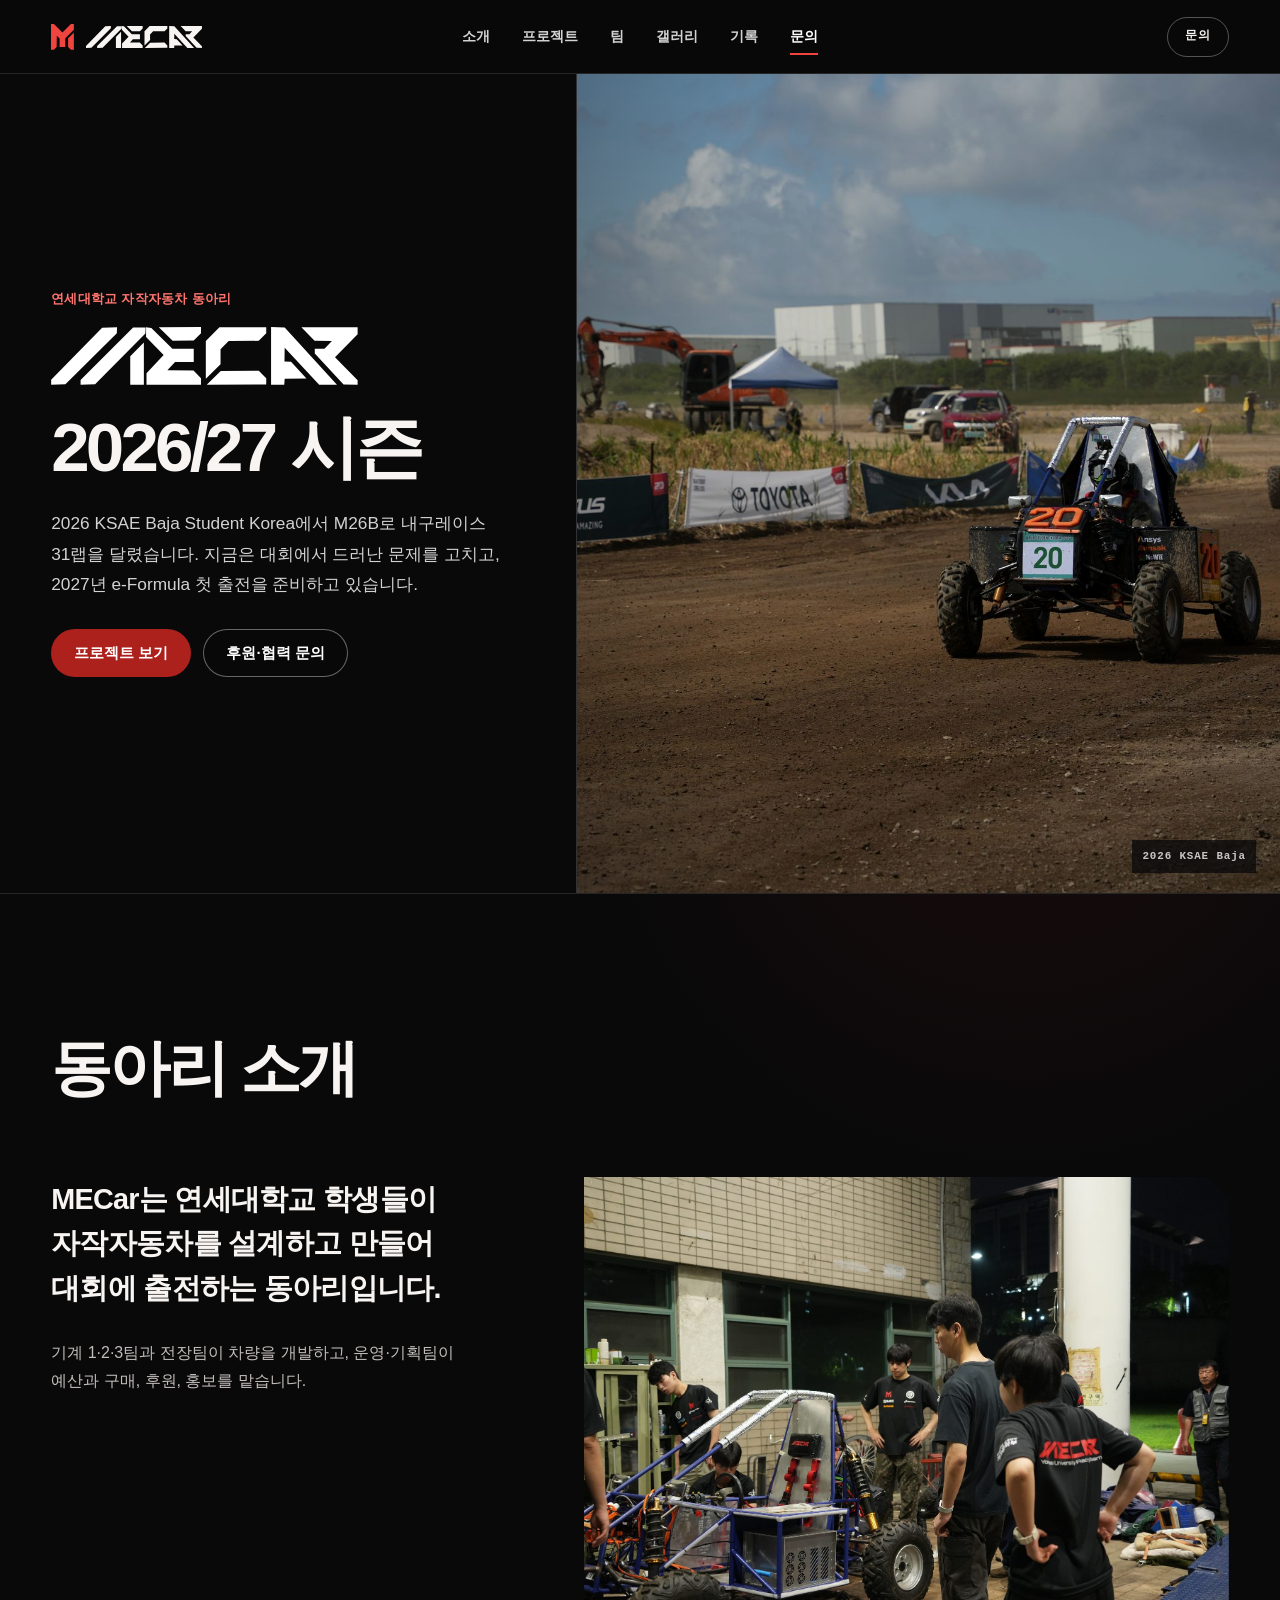
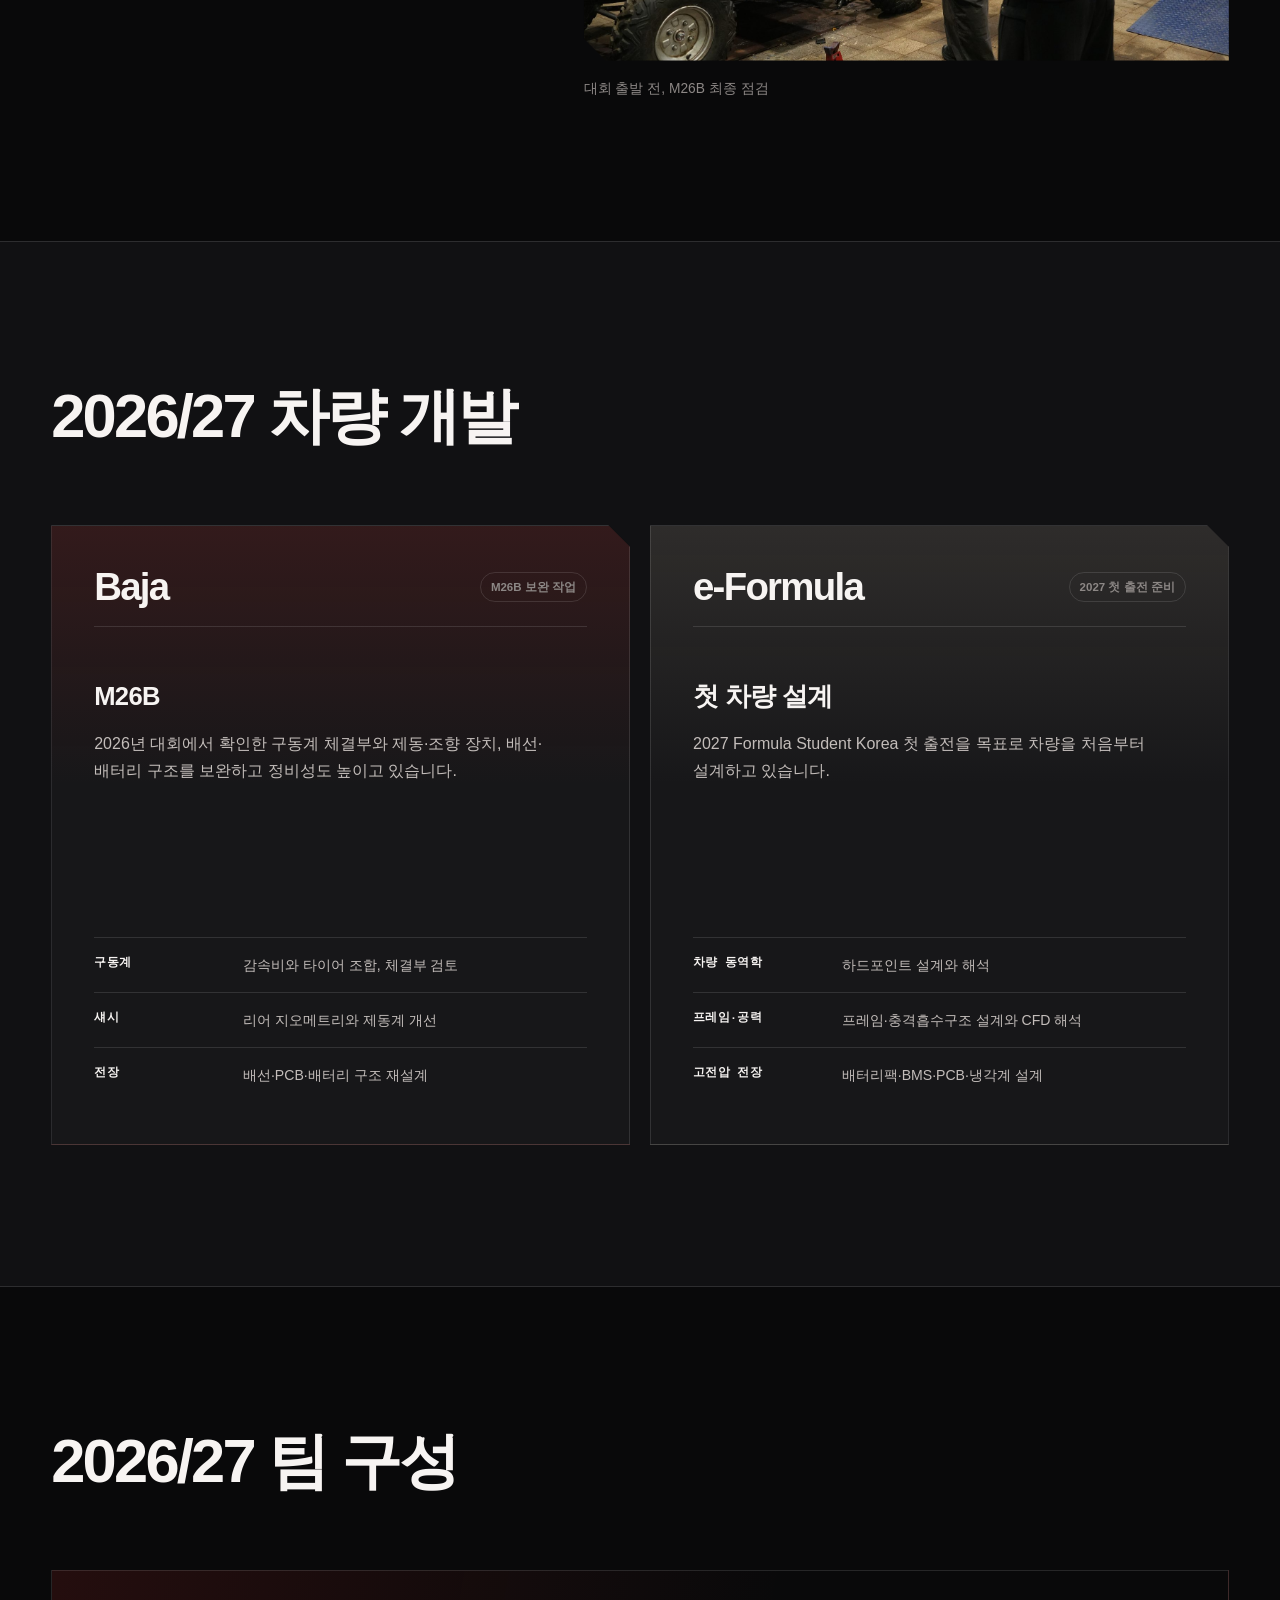
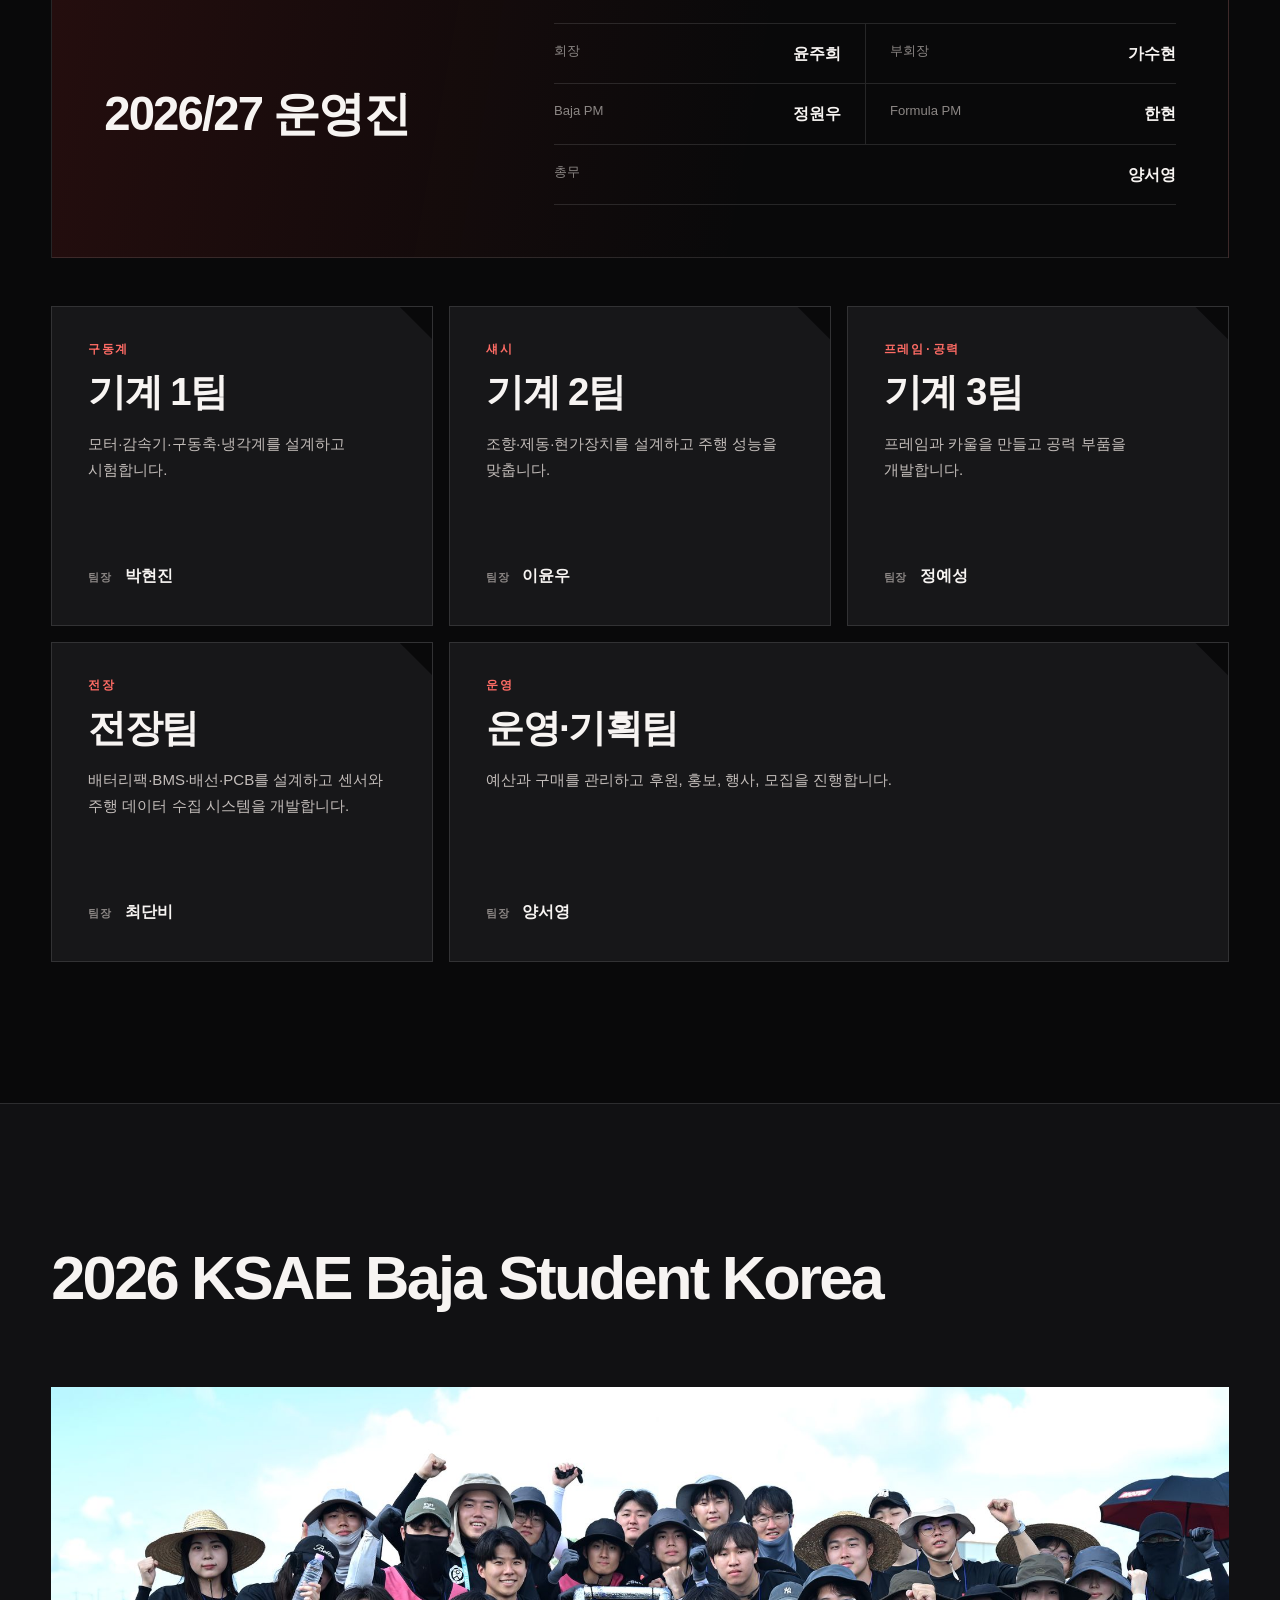
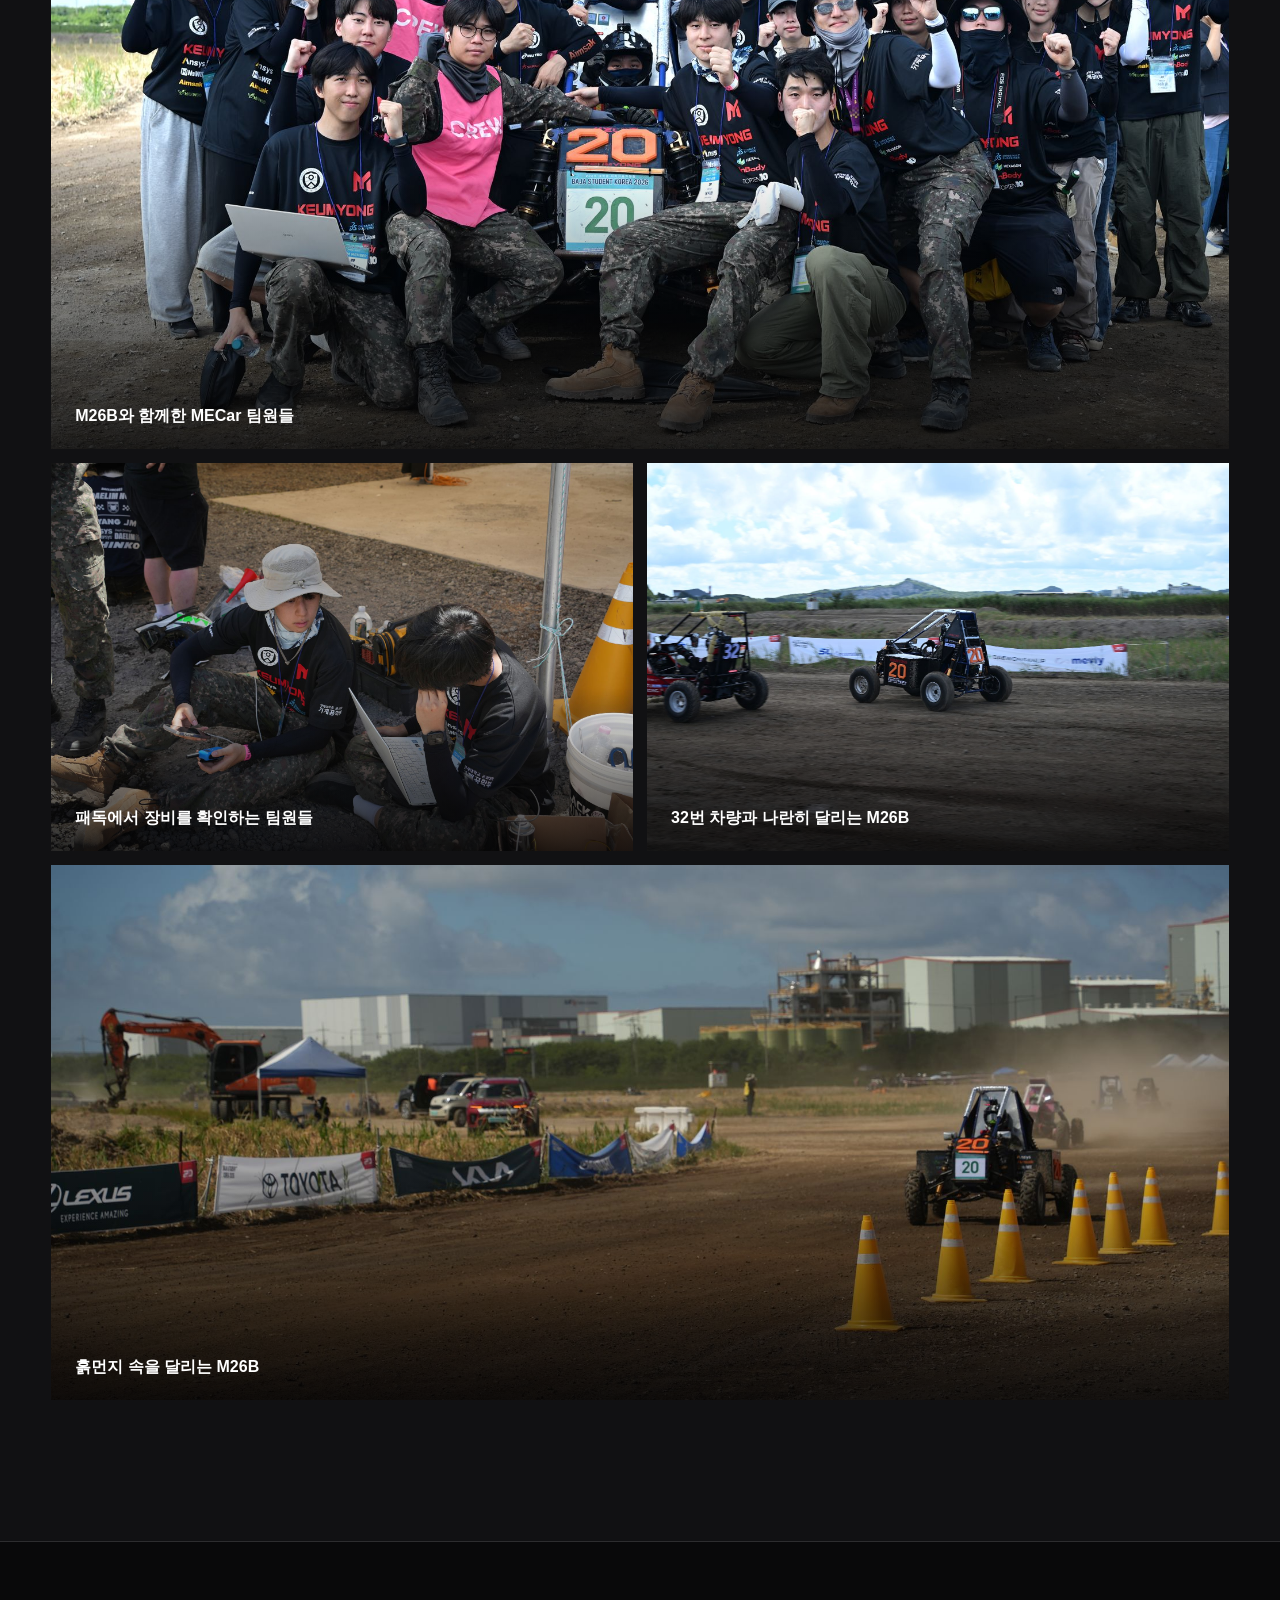
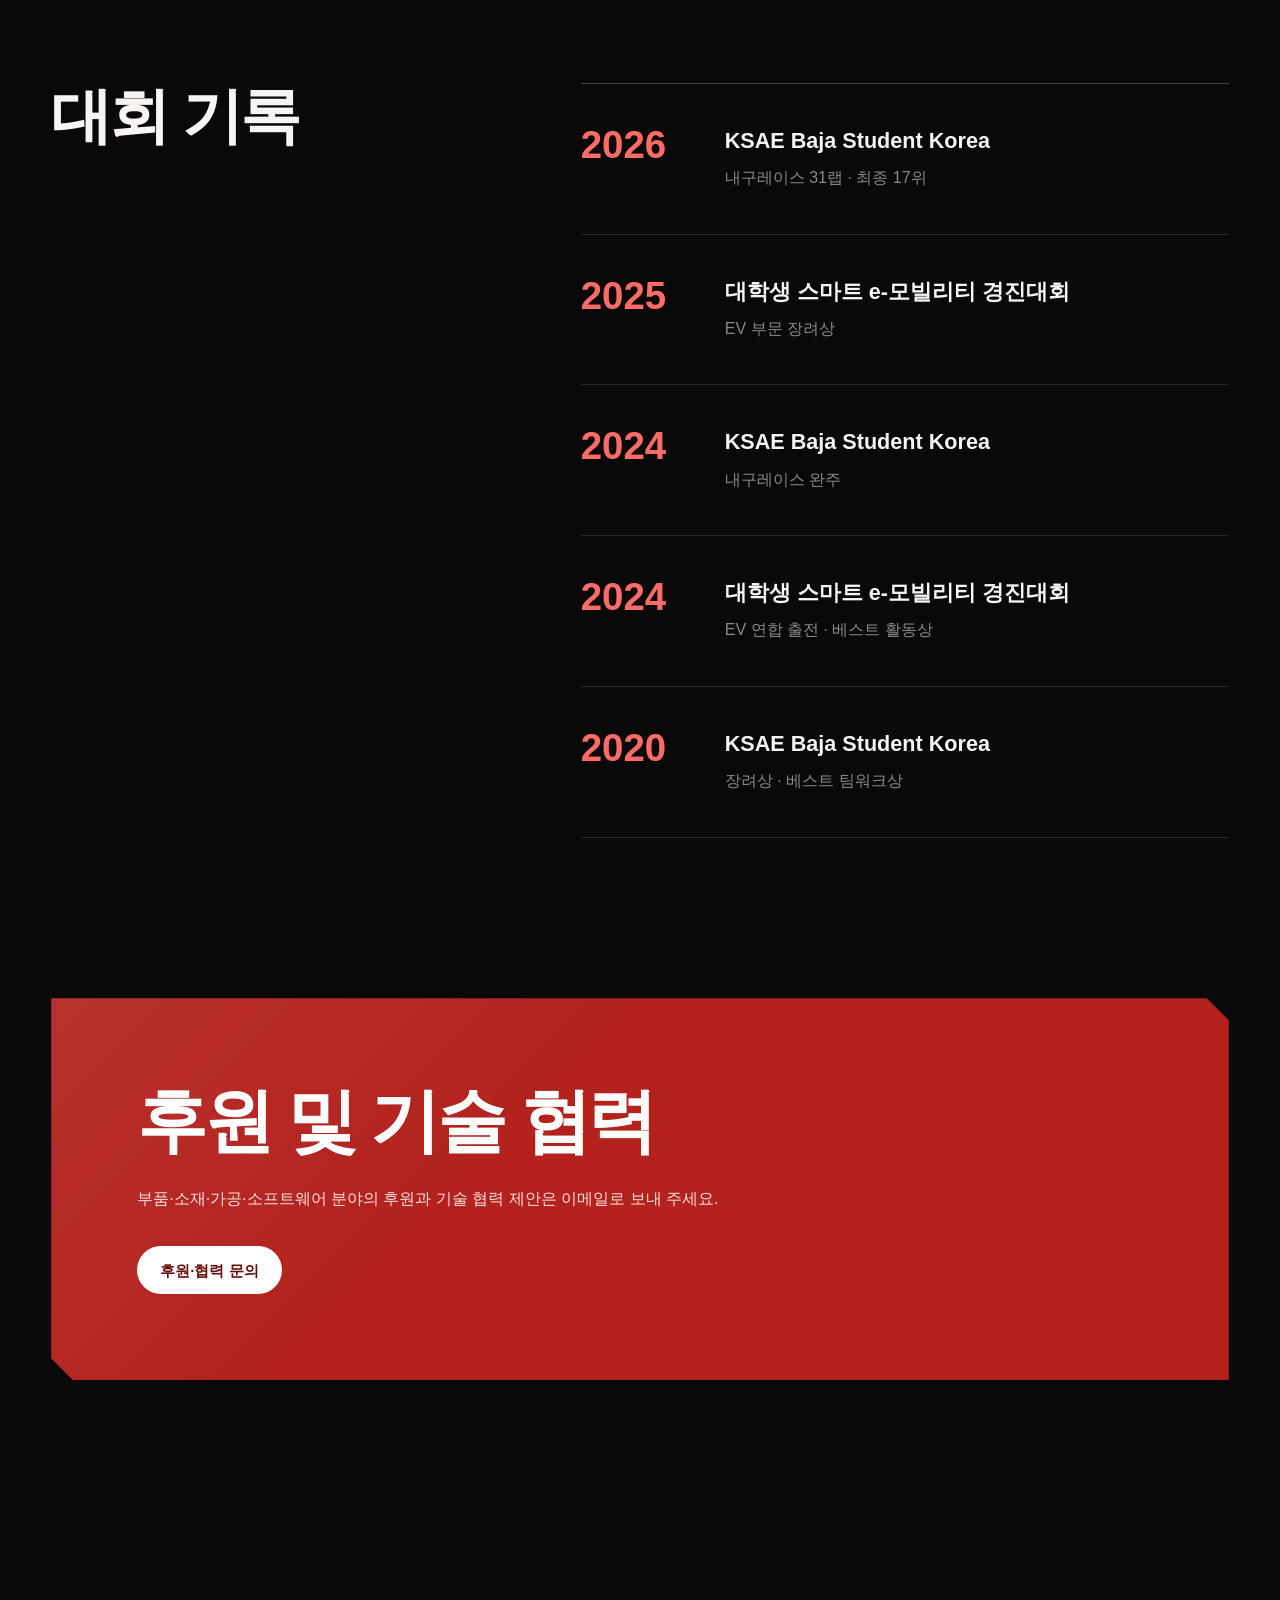
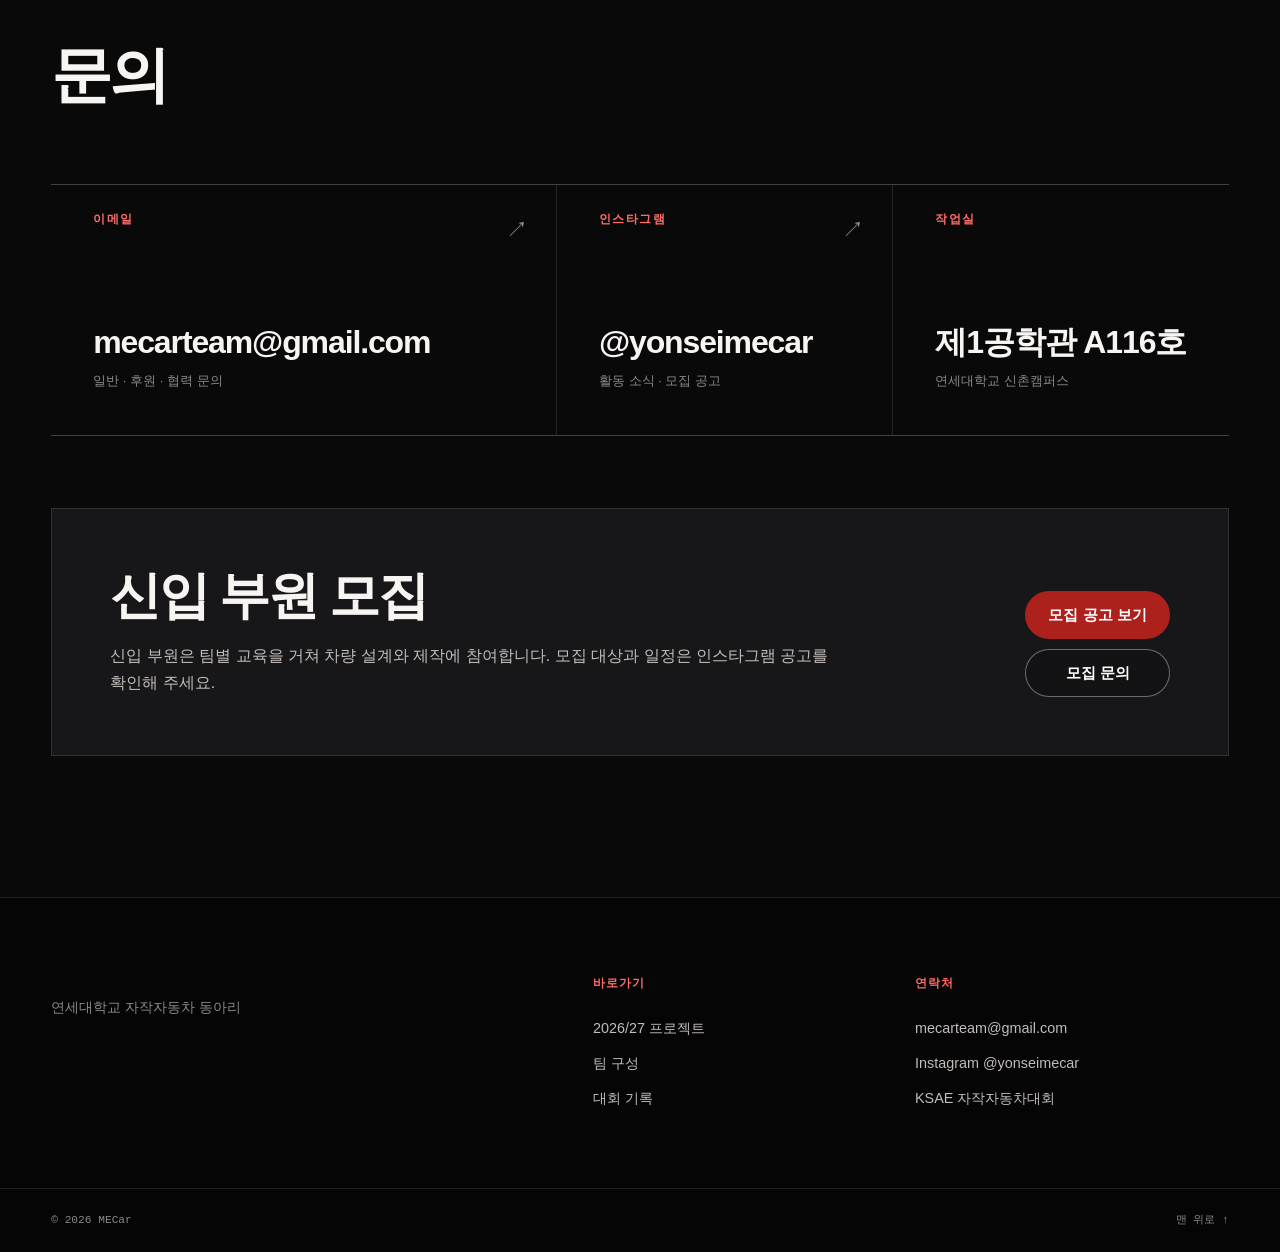
==== commit f628d110: "Fix competition record wrapping" ====
--- a/site/index.html
+++ b/site/index.html
@@ -23,7 +23,7 @@
   <link rel="icon" href="favicon.svg" type="image/svg+xml">
   <link rel="preload" href="assets/img/hero-baja-2026.jpg" as="image" fetchpriority="high">
   <link rel="stylesheet" href="assets/css/tokens.css">
-  <link rel="stylesheet" href="assets/css/style.css?v=20260901">
+  <link rel="stylesheet" href="assets/css/style.css?v=20260901-2">
   <script type="application/ld+json">
   {
     "@context": "https://schema.org",
@@ -260,23 +260,38 @@
         <ol class="record-list reveal">
           <li>
             <time datetime="2026">2026</time>
-            <div><strong>KSAE Baja Student Korea</strong><span>내구레이스 31랩 · 최종 17위</span></div>
+            <div class="record-entry">
+              <strong>KSAE Baja Student Korea</strong>
+              <p>내구레이스 31랩 · 최종 17위</p>
+            </div>
           </li>
           <li>
             <time datetime="2025">2025</time>
-            <div><strong>대학생 스마트 e-모빌리티 경진대회</strong><span>EV 부문 장려상</span></div>
+            <div class="record-entry">
+              <strong>대학생 스마트 e-모빌리티 경진대회</strong>
+              <p>EV 부문 장려상</p>
+            </div>
           </li>
           <li>
             <time datetime="2024">2024</time>
-            <div><strong>KSAE Baja Student Korea</strong><span>내구레이스 완주</span></div>
+            <div class="record-entry">
+              <strong>KSAE Baja Student Korea</strong>
+              <p>내구레이스 완주</p>
+            </div>
           </li>
           <li>
             <time datetime="2024">2024</time>
-            <div><strong>대학생 스마트 e-모빌리티 경진대회</strong><span>EV 연합 출전 · 베스트 활동상</span></div>
+            <div class="record-entry">
+              <strong>대학생 스마트 e-모빌리티 경진대회</strong>
+              <p>EV 연합 출전 · 베스트 활동상</p>
+            </div>
           </li>
           <li>
             <time datetime="2020">2020</time>
-            <div><strong>KSAE Baja Student Korea</strong><span>장려상 · 베스트 팀워크상</span></div>
+            <div class="record-entry">
+              <strong>KSAE Baja Student Korea</strong>
+              <p>장려상 · 베스트 팀워크상</p>
+            </div>
           </li>
         </ol>
       </div>
--- a/site/assets/css/style.css
+++ b/site/assets/css/style.css
@@ -864,7 +864,7 @@
 
 .record-list li {
   display: grid;
-  grid-template-columns: 104px 1fr;
+  grid-template-columns: 120px minmax(0, 1fr);
   gap: 24px;
   padding: clamp(26px, 4vw, 42px) 0;
   border-bottom: 1px solid var(--line);
@@ -876,20 +876,23 @@
   font-size: clamp(1.6rem, 3vw, 2.5rem);
   font-weight: 900;
   line-height: 1;
-}
-
-.record-list strong,
-.record-list span {
+  white-space: nowrap;
+}
+
+.record-entry {
+  display: grid;
+  min-width: 0;
+  gap: 8px;
+}
+
+.record-list strong {
   display: block;
-}
-
-.record-list strong {
   font-size: clamp(1.05rem, 2vw, 1.35rem);
   line-height: 1.4;
 }
 
-.record-list span {
-  margin-top: 8px;
+.record-entry p {
+  margin: 0;
   color: var(--ink-muted);
 }
 
@@ -1386,7 +1389,7 @@
   }
 
   .record-list li {
-    grid-template-columns: 80px 1fr;
+    grid-template-columns: 80px minmax(0, 1fr);
     gap: 16px;
   }
 
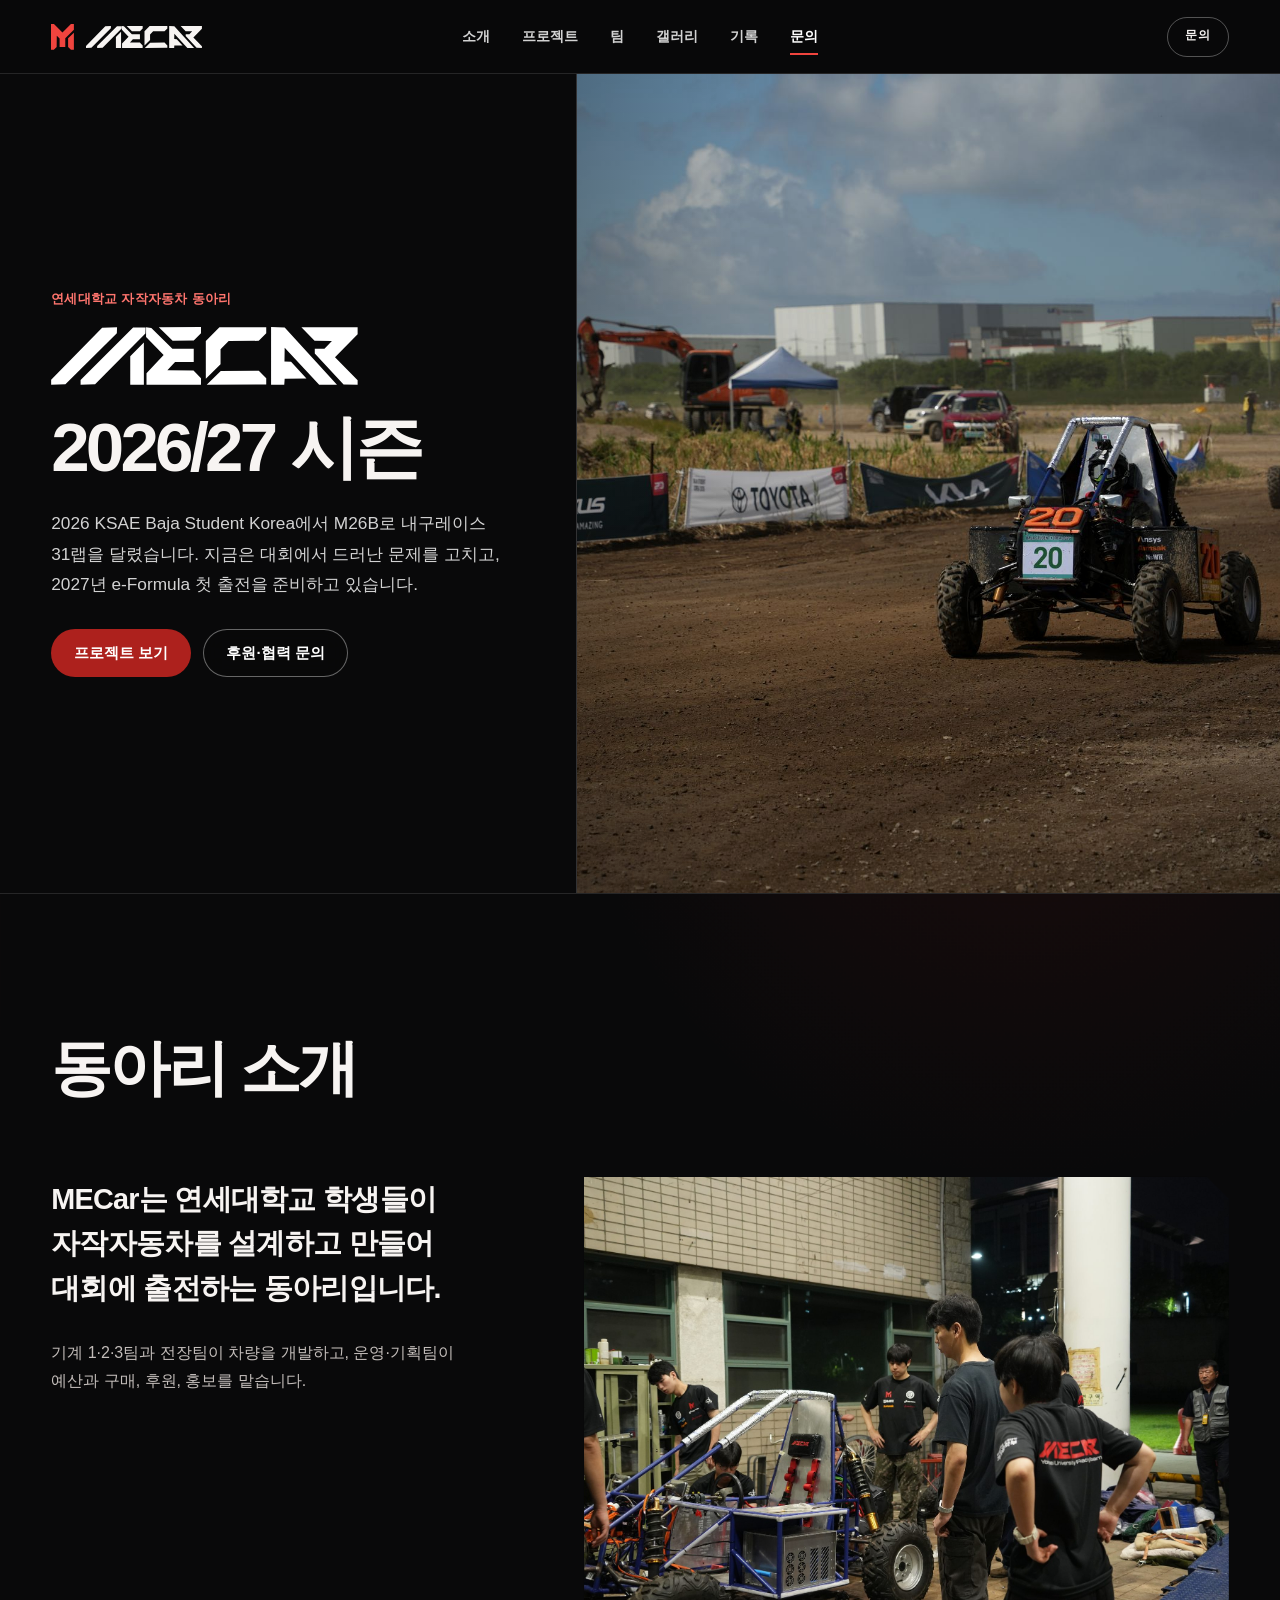
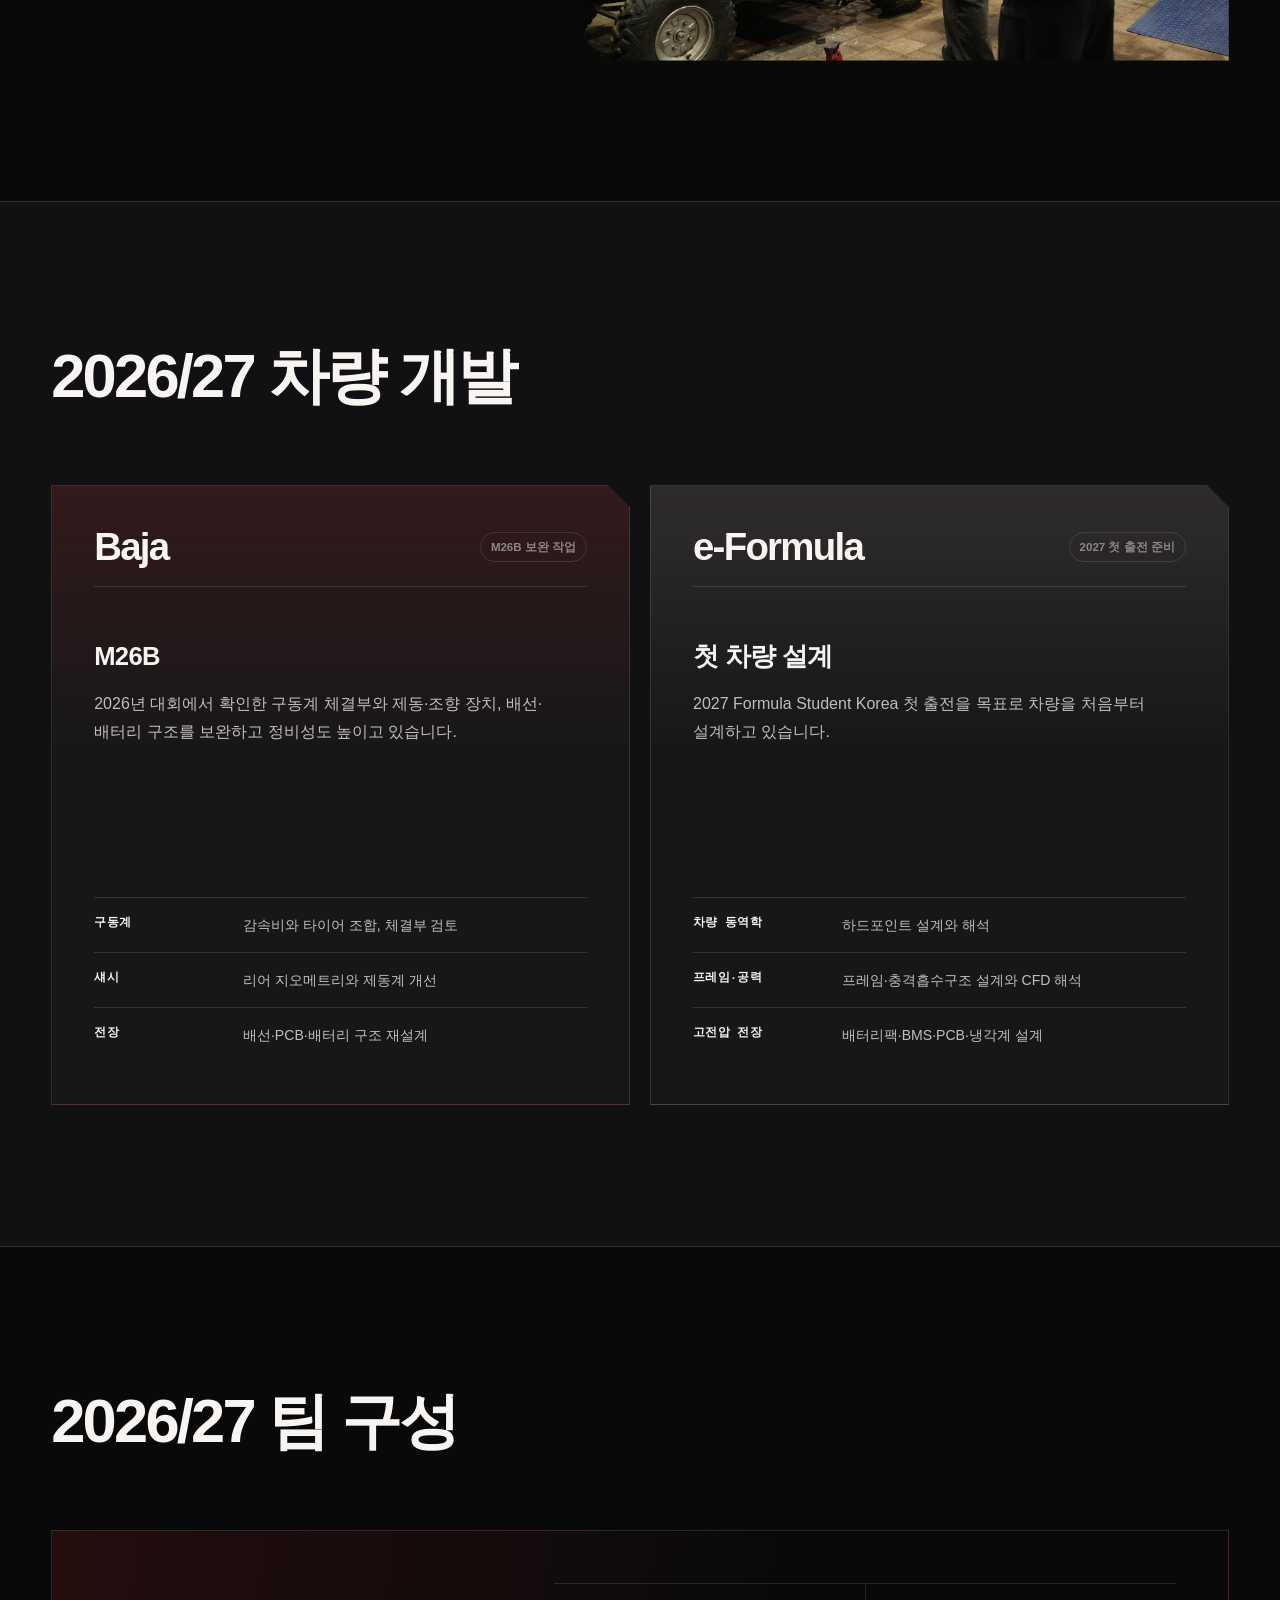
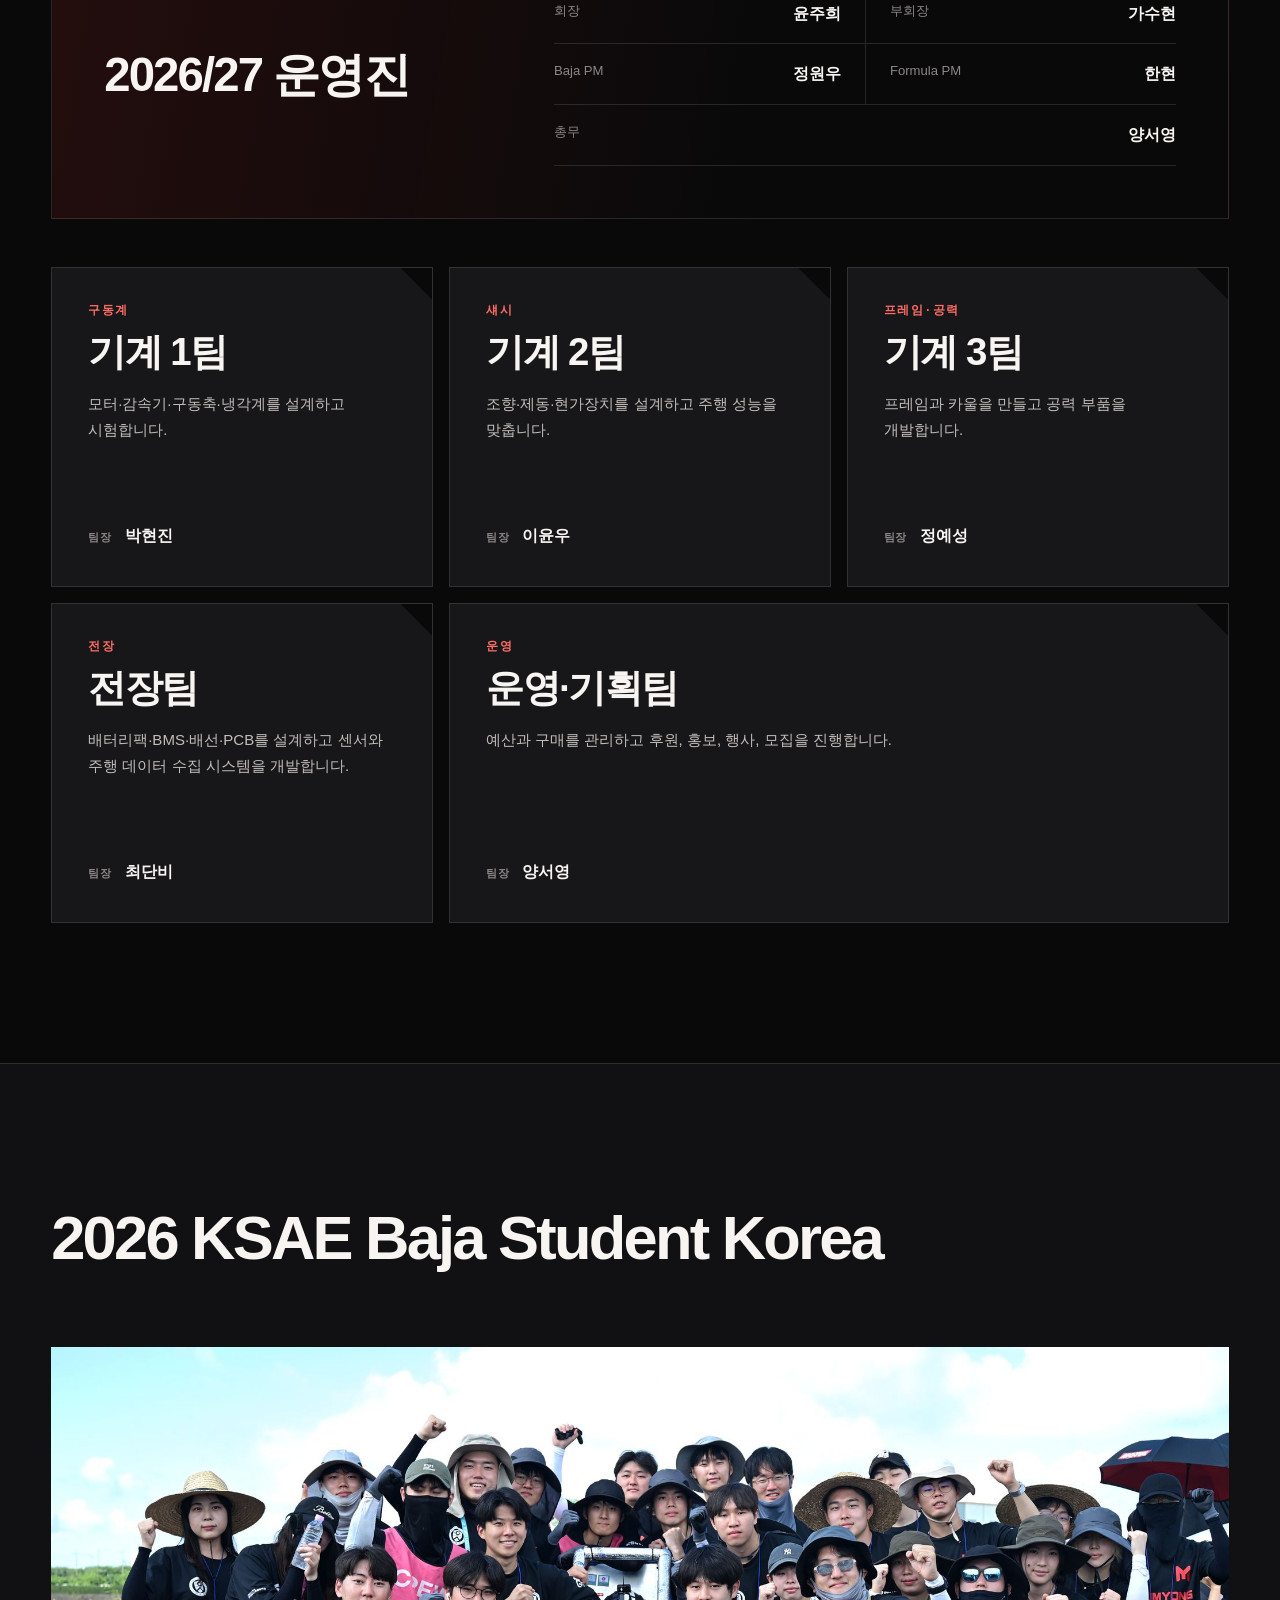
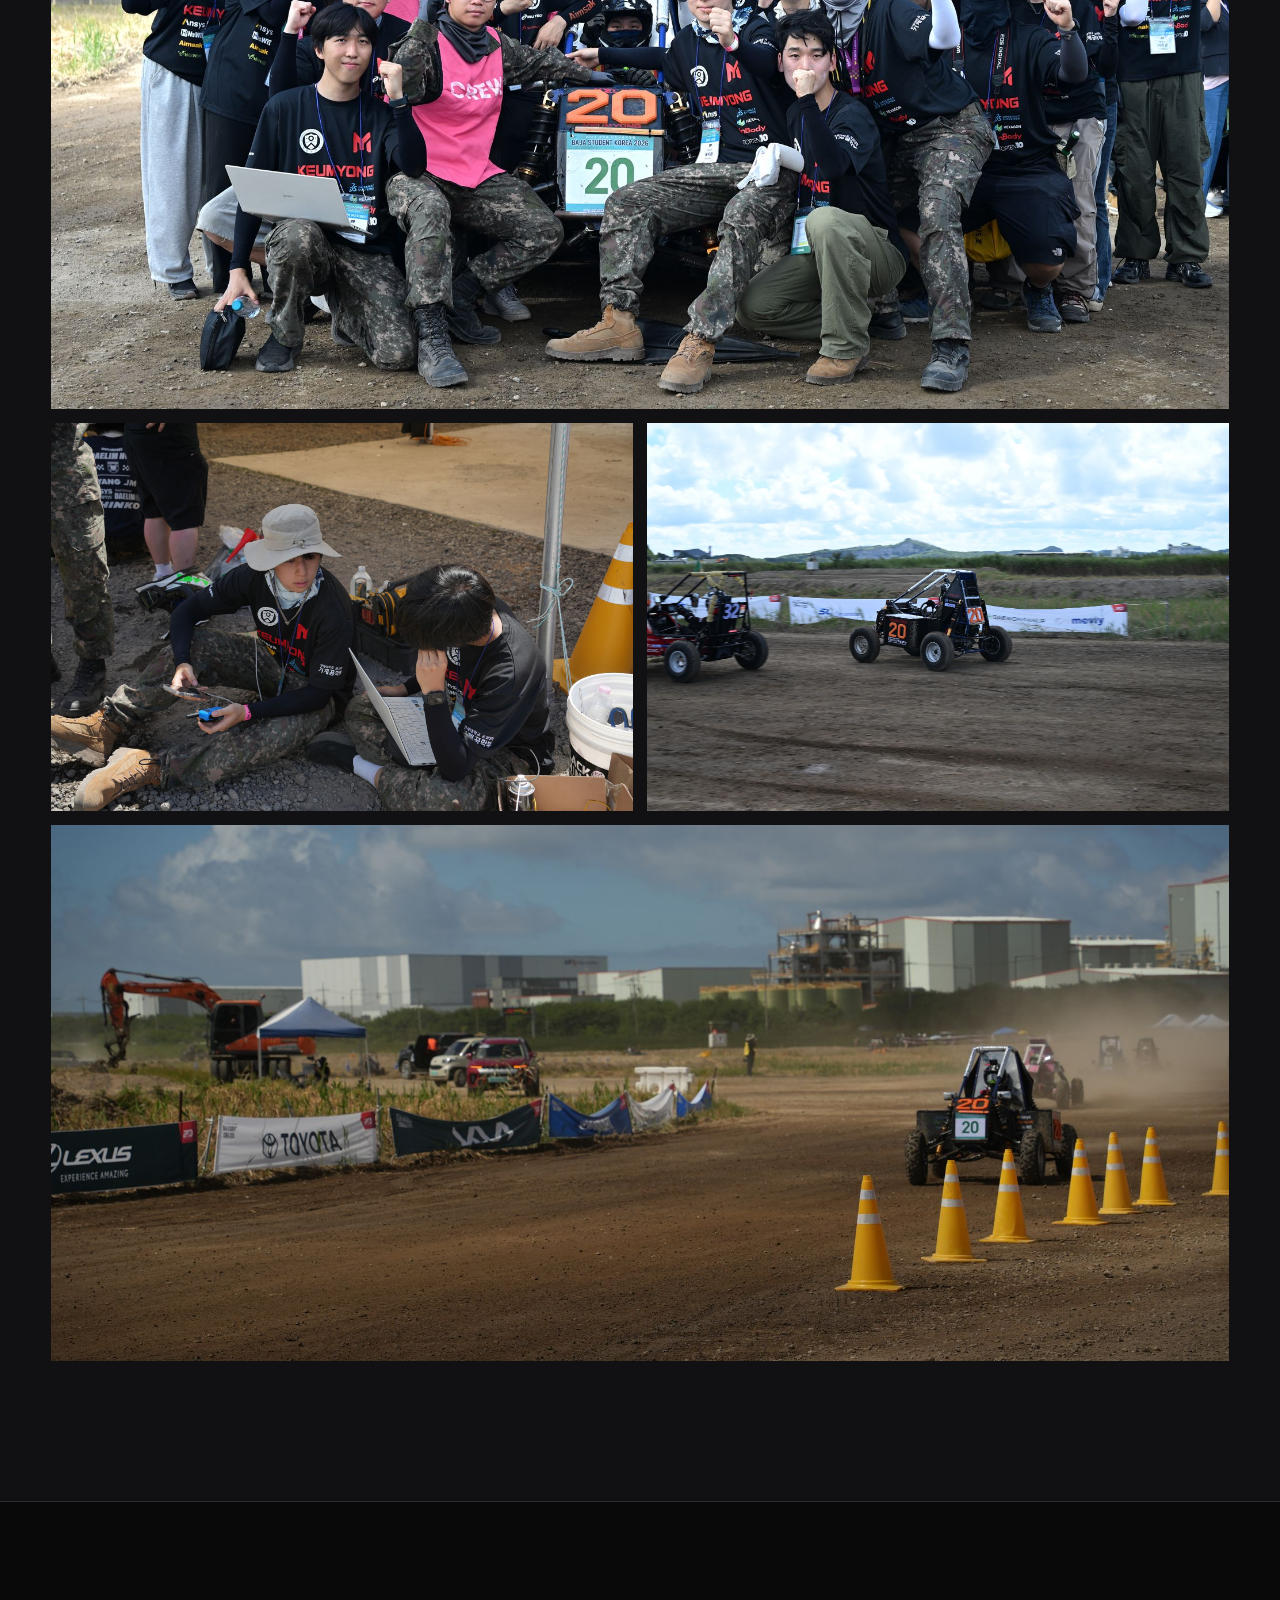
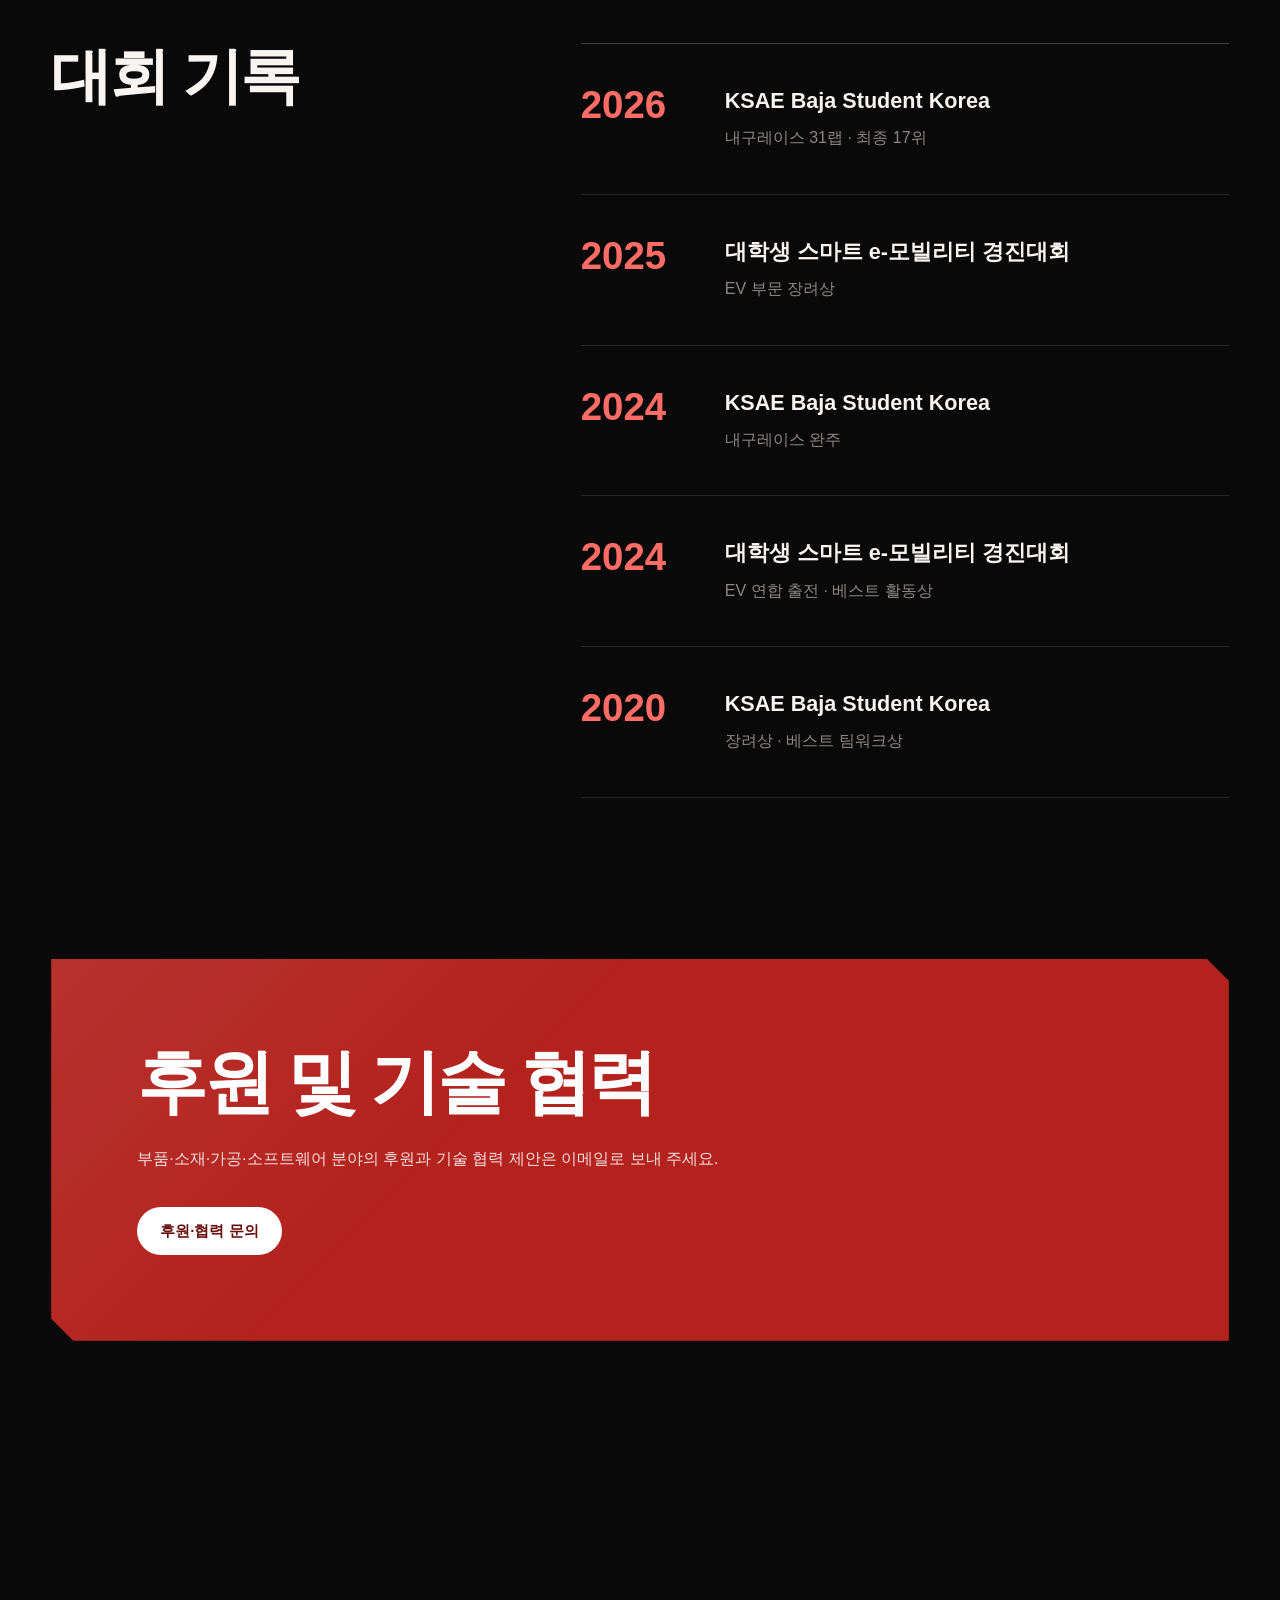
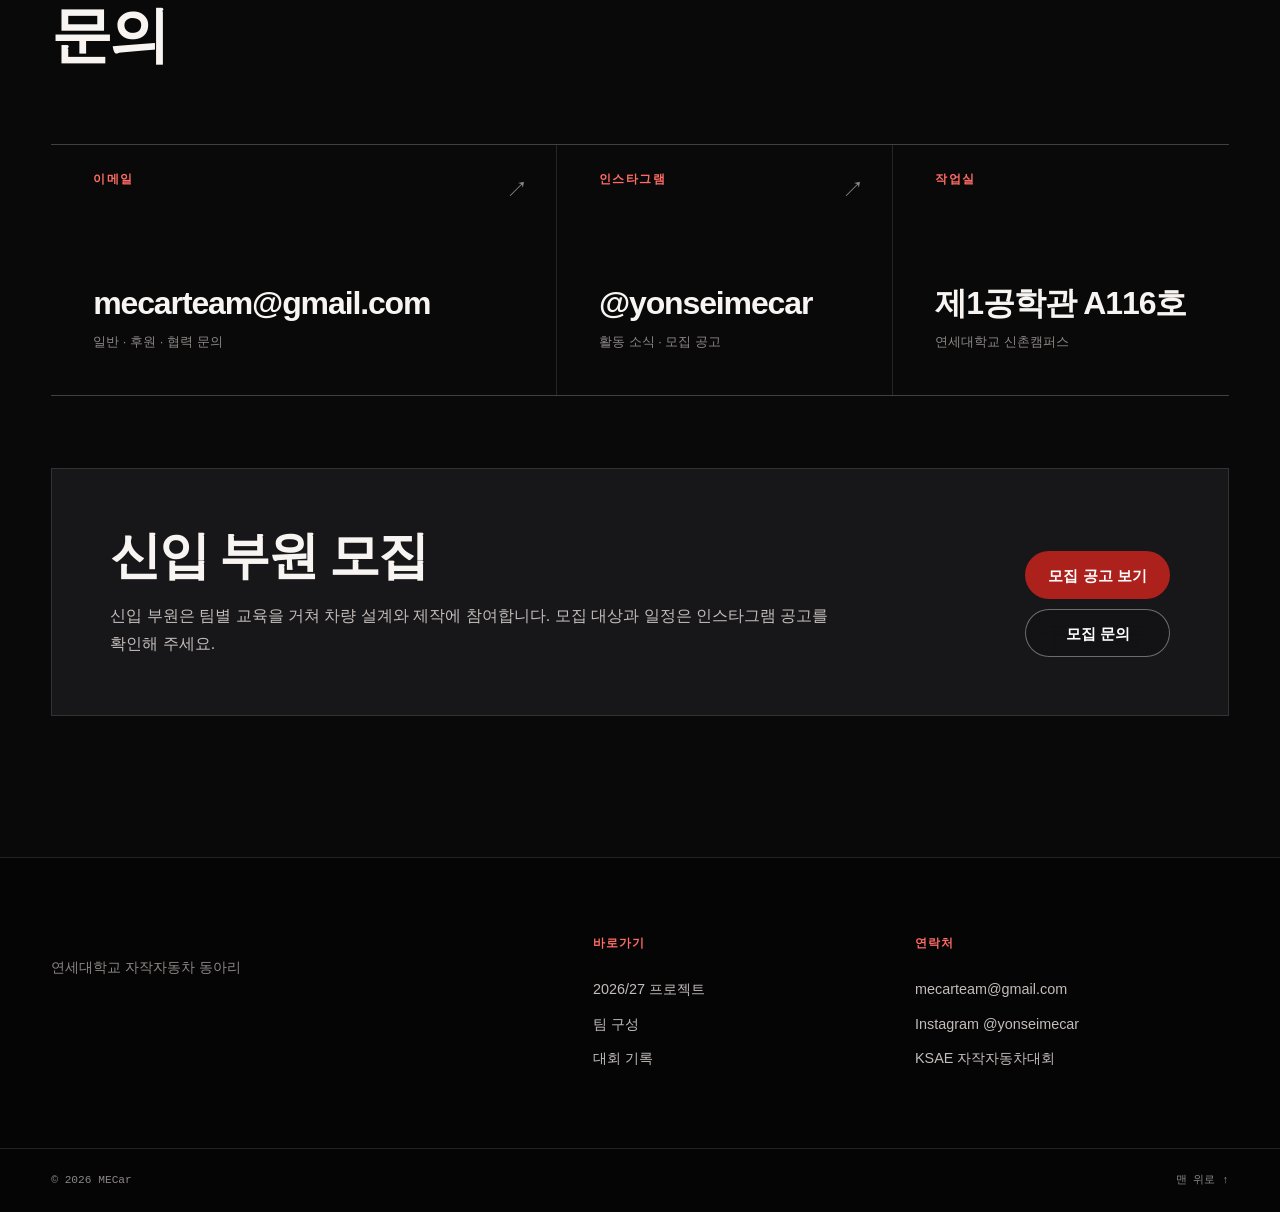
==== commit 9da3658a: "Remove visible photo captions" ====
--- a/site/index.html
+++ b/site/index.html
@@ -23,7 +23,7 @@
   <link rel="icon" href="favicon.svg" type="image/svg+xml">
   <link rel="preload" href="assets/img/hero-baja-2026.jpg" as="image" fetchpriority="high">
   <link rel="stylesheet" href="assets/css/tokens.css">
-  <link rel="stylesheet" href="assets/css/style.css?v=20260901-2">
+  <link rel="stylesheet" href="assets/css/style.css?v=20260901-3">
   <script type="application/ld+json">
   {
     "@context": "https://schema.org",
@@ -88,7 +88,6 @@
       </div>
       <figure class="hero-media">
         <img class="hero-image" src="assets/img/hero-baja-2026.jpg" width="2048" height="1365" alt="2026 KSAE Baja 비포장 코스를 주행하는 MECar 20번 차량" fetchpriority="high" decoding="async">
-        <figcaption>2026 KSAE Baja</figcaption>
       </figure>
     </section>
 
@@ -112,7 +111,6 @@
             <div class="about-image-frame">
               <img src="assets/img/vehicle-check-baja-2026.jpg" width="2048" height="1365" alt="대회 출발 전 M26B를 점검하는 MECar 팀원들" loading="lazy" decoding="async">
             </div>
-            <figcaption>대회 출발 전, M26B 최종 점검</figcaption>
           </figure>
         </div>
       </div>
@@ -233,19 +231,15 @@
         <div class="gallery-grid">
           <figure class="gallery-item gallery-feature reveal">
             <img src="assets/img/team-baja-2026.jpg" width="2048" height="1365" alt="2026 KSAE Baja에서 20번 차량을 둘러싸고 모인 MECar 팀원들" loading="lazy" decoding="async">
-            <figcaption>M26B와 함께한 MECar 팀원들</figcaption>
           </figure>
           <figure class="gallery-item reveal">
             <img src="assets/img/data-baja-2026.jpg" width="2048" height="1365" alt="2026 KSAE Baja 현장에서 노트북과 장비를 확인하는 MECar 팀원들" loading="lazy" decoding="async">
-            <figcaption>패독에서 장비를 확인하는 팀원들</figcaption>
           </figure>
           <figure class="gallery-item reveal">
             <img src="assets/img/race-baja-2026.jpg" width="2048" height="1365" alt="2026 KSAE Baja에서 다른 차량과 나란히 달리는 MECar 20번 차량" loading="lazy" decoding="async">
-            <figcaption>32번 차량과 나란히 달리는 M26B</figcaption>
           </figure>
           <figure class="gallery-item gallery-wide reveal">
             <img src="assets/img/endurance-baja-2026.jpg" width="2048" height="1365" alt="2026 KSAE Baja 코스에서 흙먼지를 일으키며 달리는 MECar 20번 차량" loading="lazy" decoding="async">
-            <figcaption>흙먼지 속을 달리는 M26B</figcaption>
           </figure>
         </div>
       </div>
--- a/site/assets/css/style.css
+++ b/site/assets/css/style.css
@@ -410,21 +410,6 @@
   filter: saturate(0.92) contrast(1.04);
 }
 
-.hero-media figcaption {
-  position: absolute;
-  z-index: 1;
-  right: 24px;
-  bottom: 20px;
-  margin: 0;
-  padding: 7px 10px;
-  background: rgba(9, 9, 10, 0.76);
-  color: rgba(255, 255, 255, 0.76);
-  font-family: var(--font-mono);
-  font-size: 0.68rem;
-  font-weight: 700;
-  letter-spacing: 0.08em;
-}
-
 .hero-eyebrow {
   margin-bottom: 20px;
   color: #ff756e;
@@ -506,23 +491,6 @@
   width: 100%;
   height: 100%;
   object-fit: cover;
-}
-
-.about-figure figcaption {
-  display: flex;
-  gap: 18px;
-  margin-top: 16px;
-  color: var(--ink-muted);
-  font-size: 0.86rem;
-}
-
-.about-figure figcaption span {
-  flex: none;
-  color: #ff6c65;
-  font-family: var(--font-mono);
-  font-size: 0.7rem;
-  font-weight: 700;
-  letter-spacing: 0.1em;
 }
 
 /* Projects --------------------------------------------------------------- */
@@ -811,29 +779,9 @@
   object-position: center 46%;
 }
 
-.gallery-item::after {
-  position: absolute;
-  inset: 0;
-  background: linear-gradient(0deg, rgba(4, 4, 5, 0.82), transparent 42%);
-  content: "";
-  pointer-events: none;
-}
-
 .gallery-item:hover img {
   filter: saturate(1.08);
   transform: scale(1.025);
-}
-
-.gallery-item figcaption {
-  position: absolute;
-  z-index: 2;
-  right: 24px;
-  bottom: 22px;
-  left: 24px;
-  display: block;
-  color: white;
-  font-weight: 750;
-  line-height: 1.45;
 }
 
 /* Record ----------------------------------------------------------------- */
@@ -1311,11 +1259,6 @@
     min-height: 270px;
   }
 
-  .hero-media figcaption {
-    right: 14px;
-    bottom: 12px;
-  }
-
   .hero-actions,
   .hero-actions .button,
   .join-actions,
@@ -1326,15 +1269,6 @@
   .section-heading h2,
   .partner-copy h2 {
     font-size: clamp(2.25rem, 10vw, 3.5rem);
-  }
-
-  .about-figure figcaption {
-    display: block;
-  }
-
-  .about-figure figcaption span {
-    display: block;
-    margin-bottom: 6px;
   }
 
   .project-card {
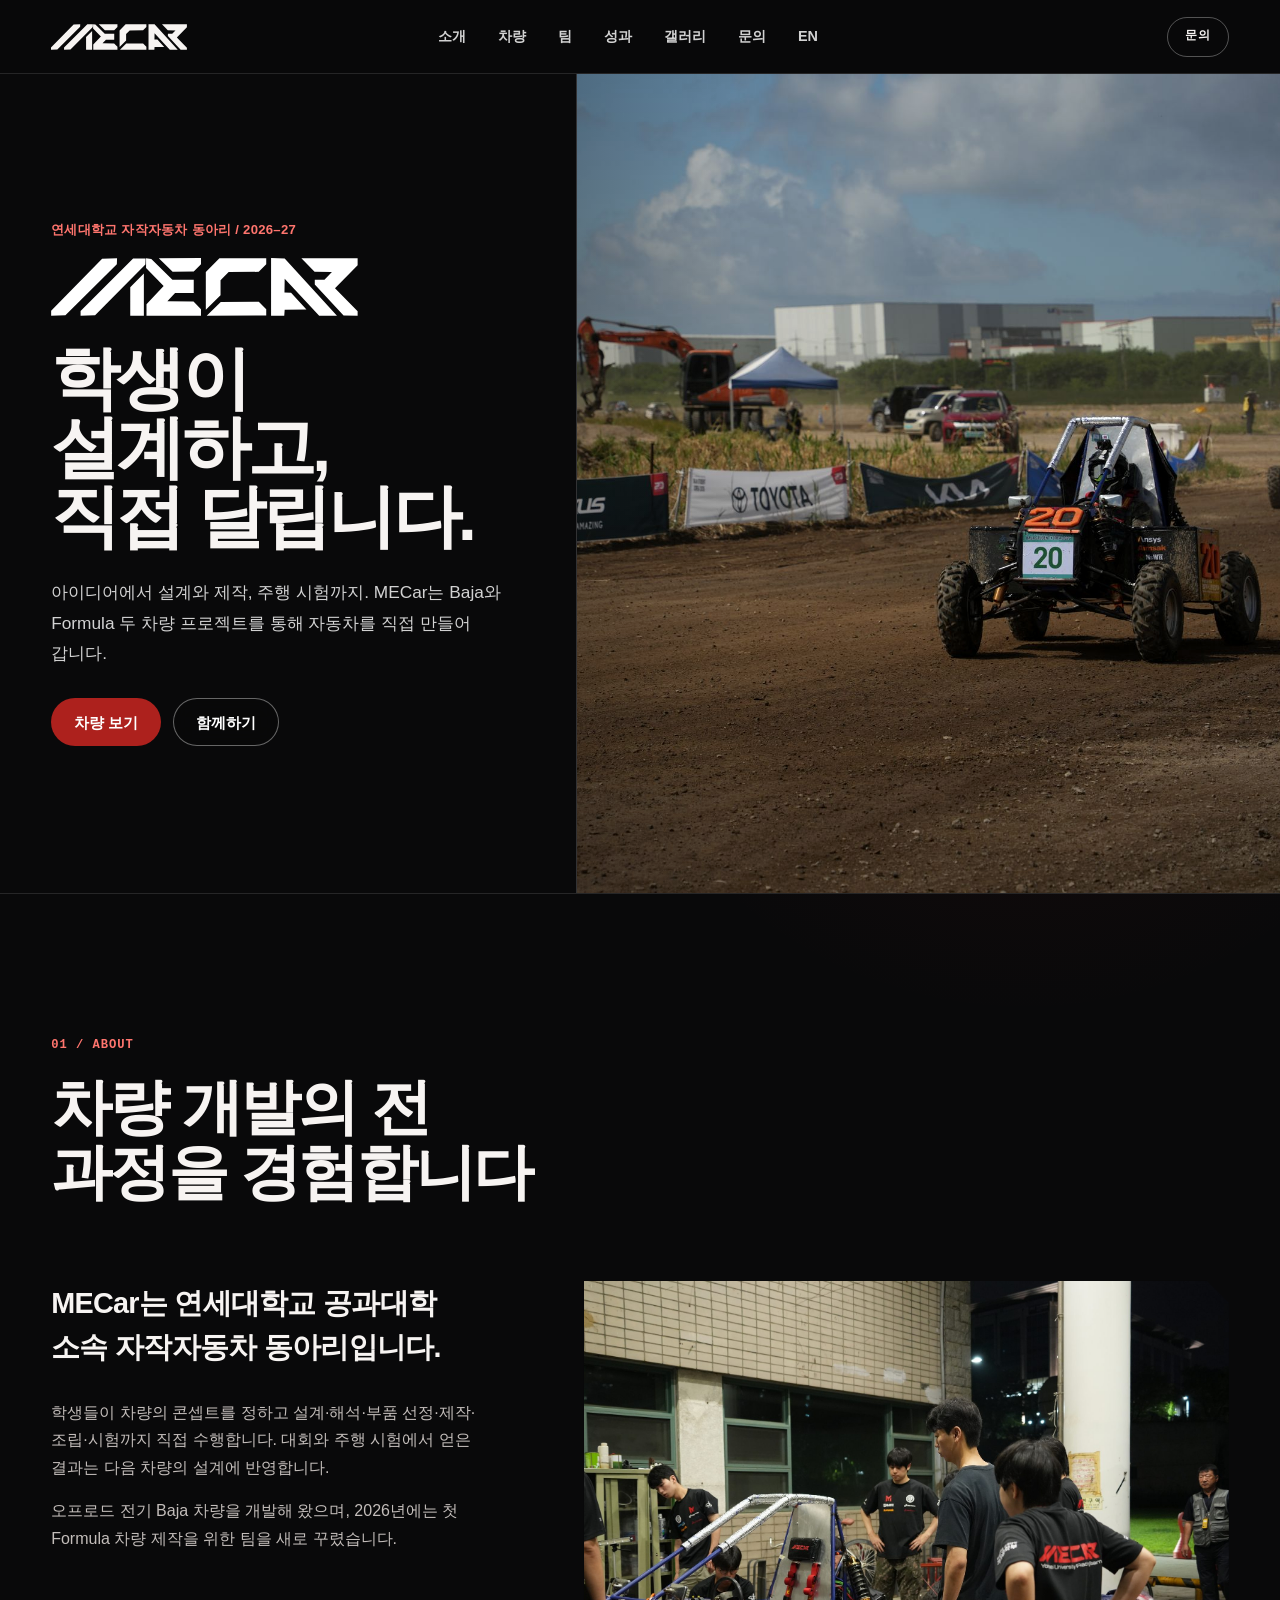
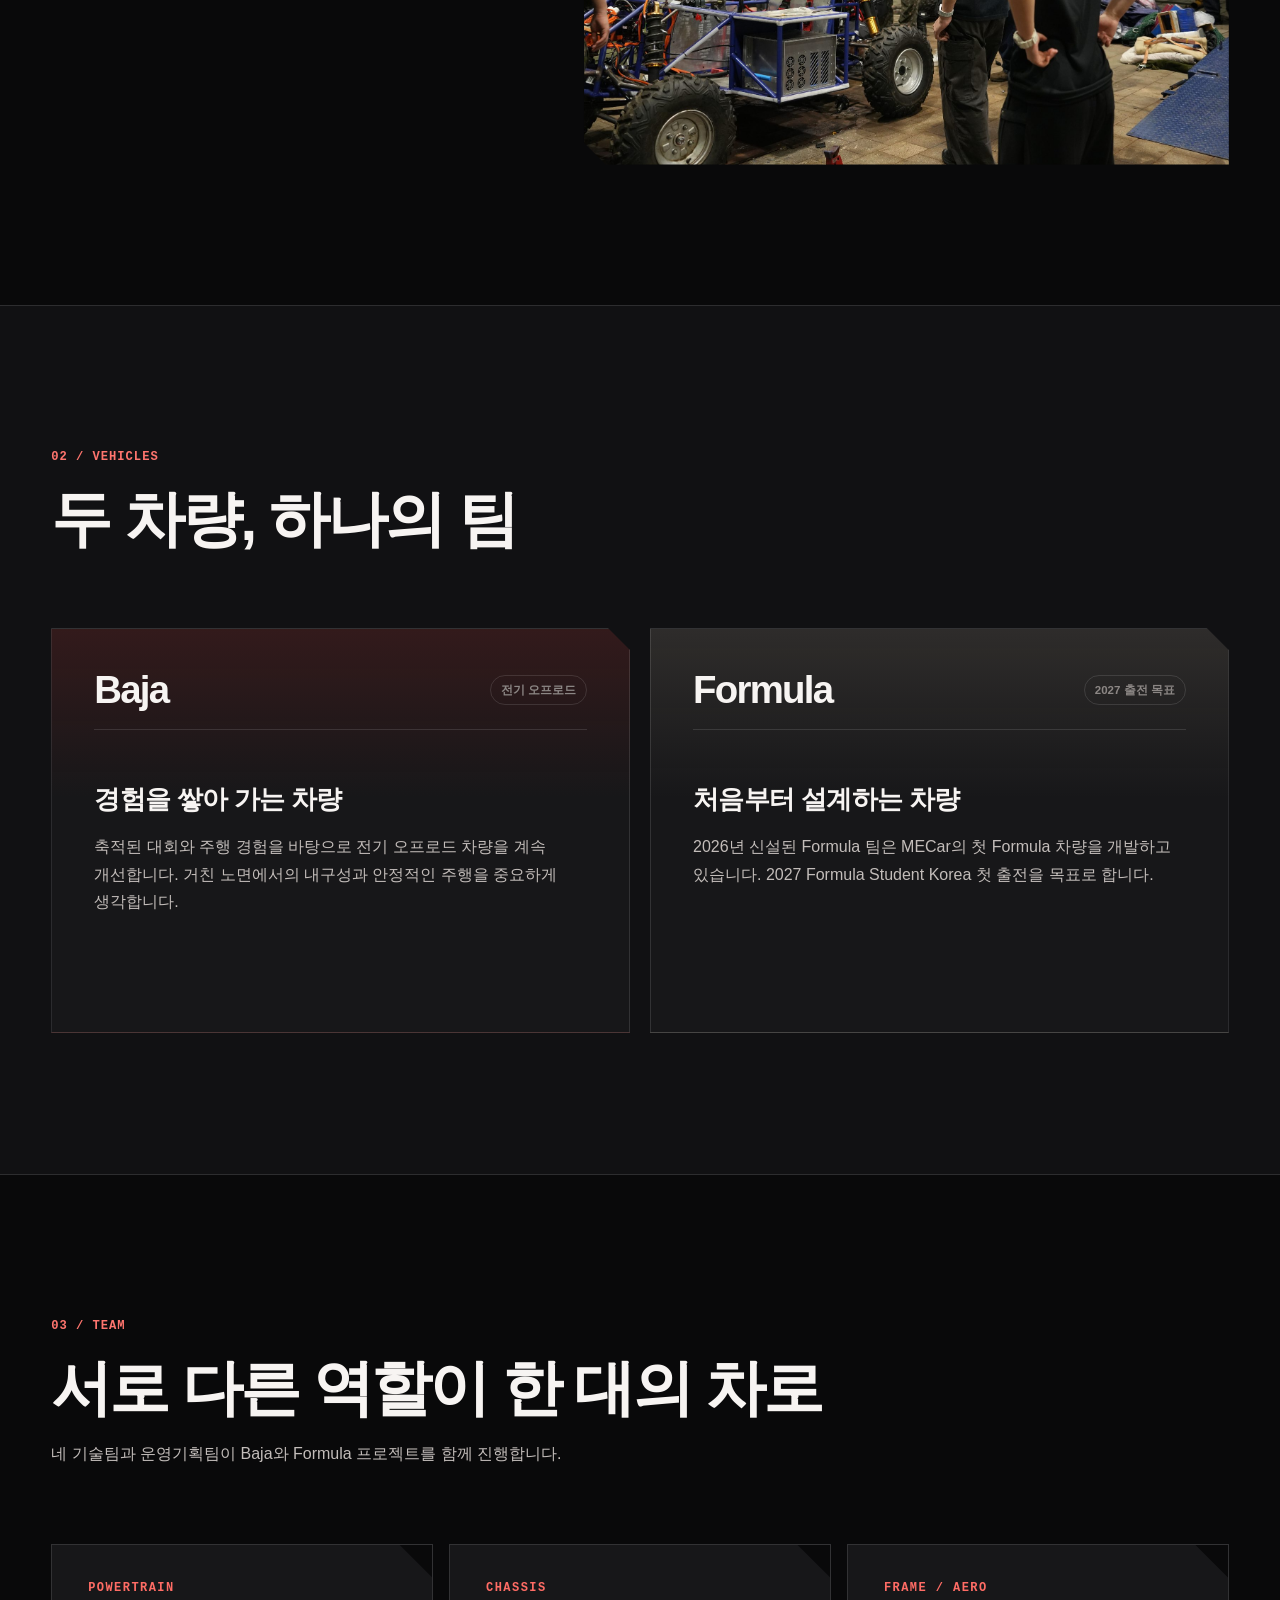
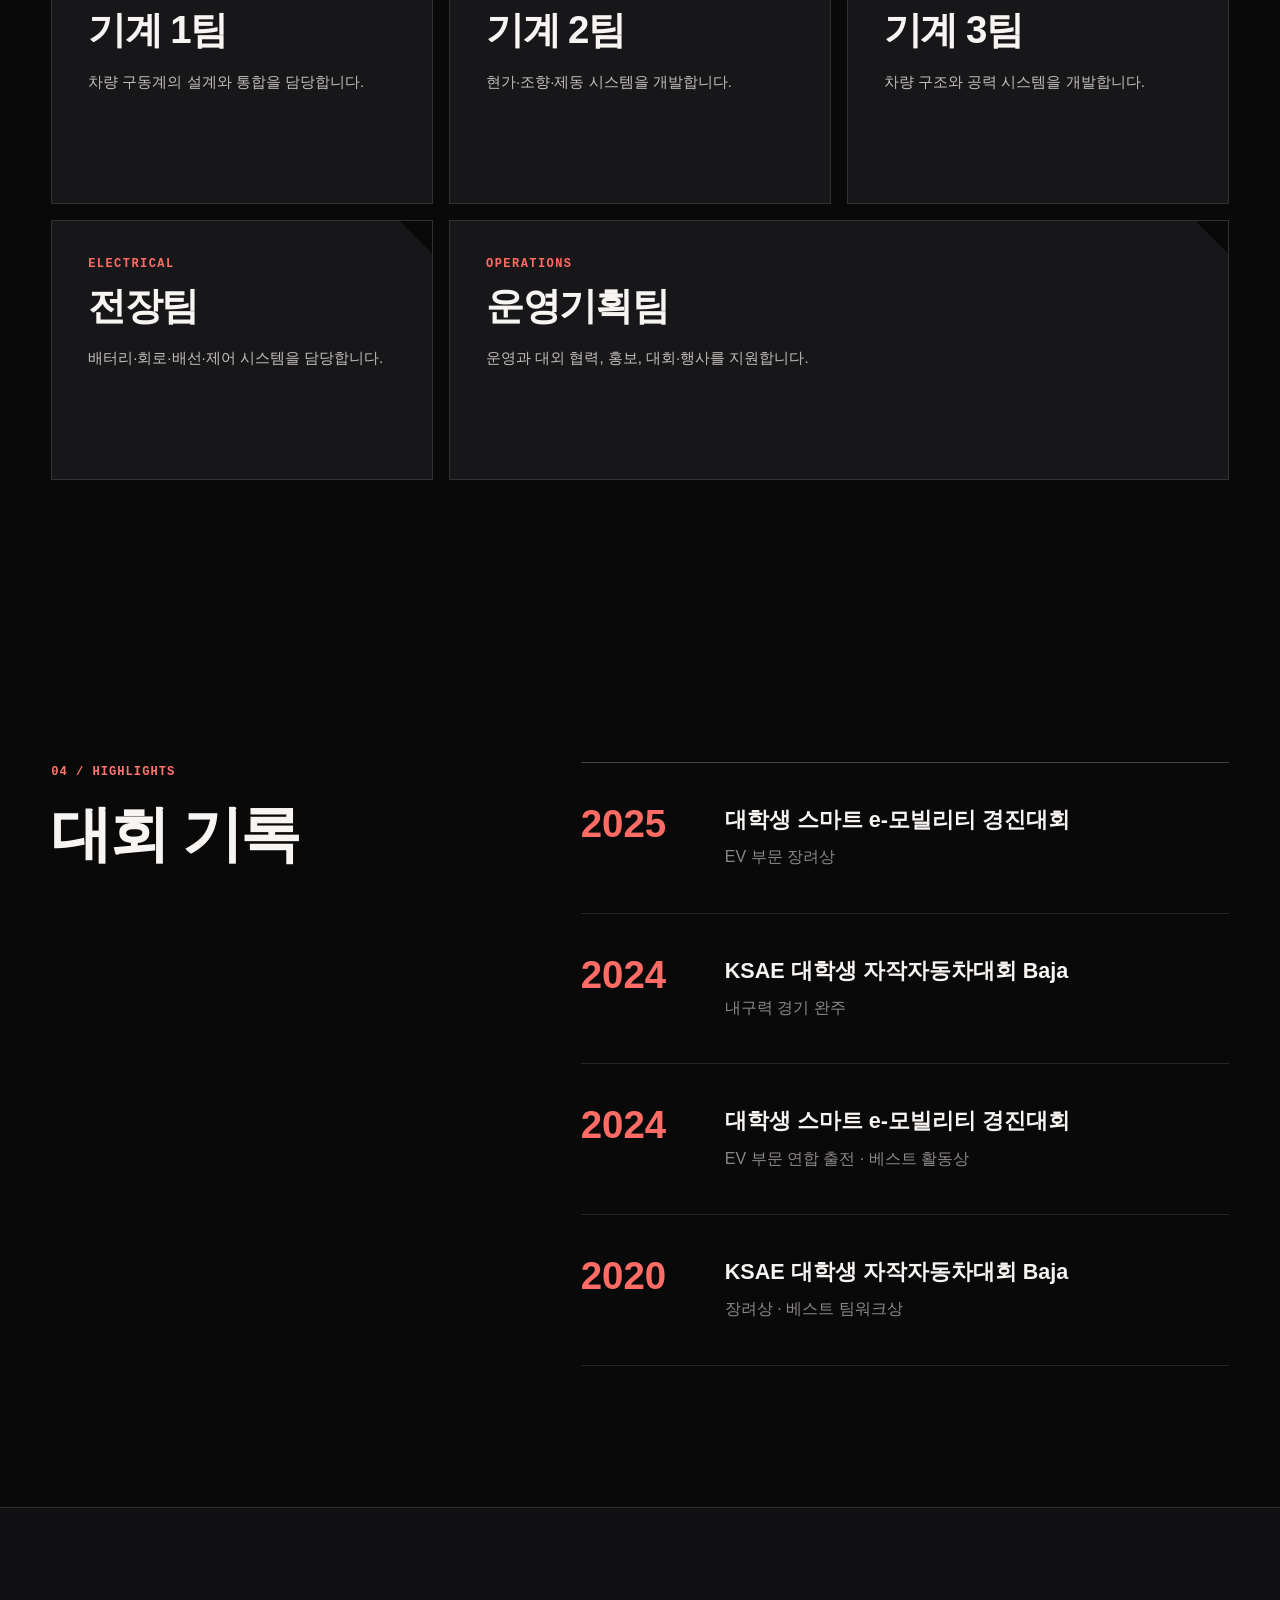
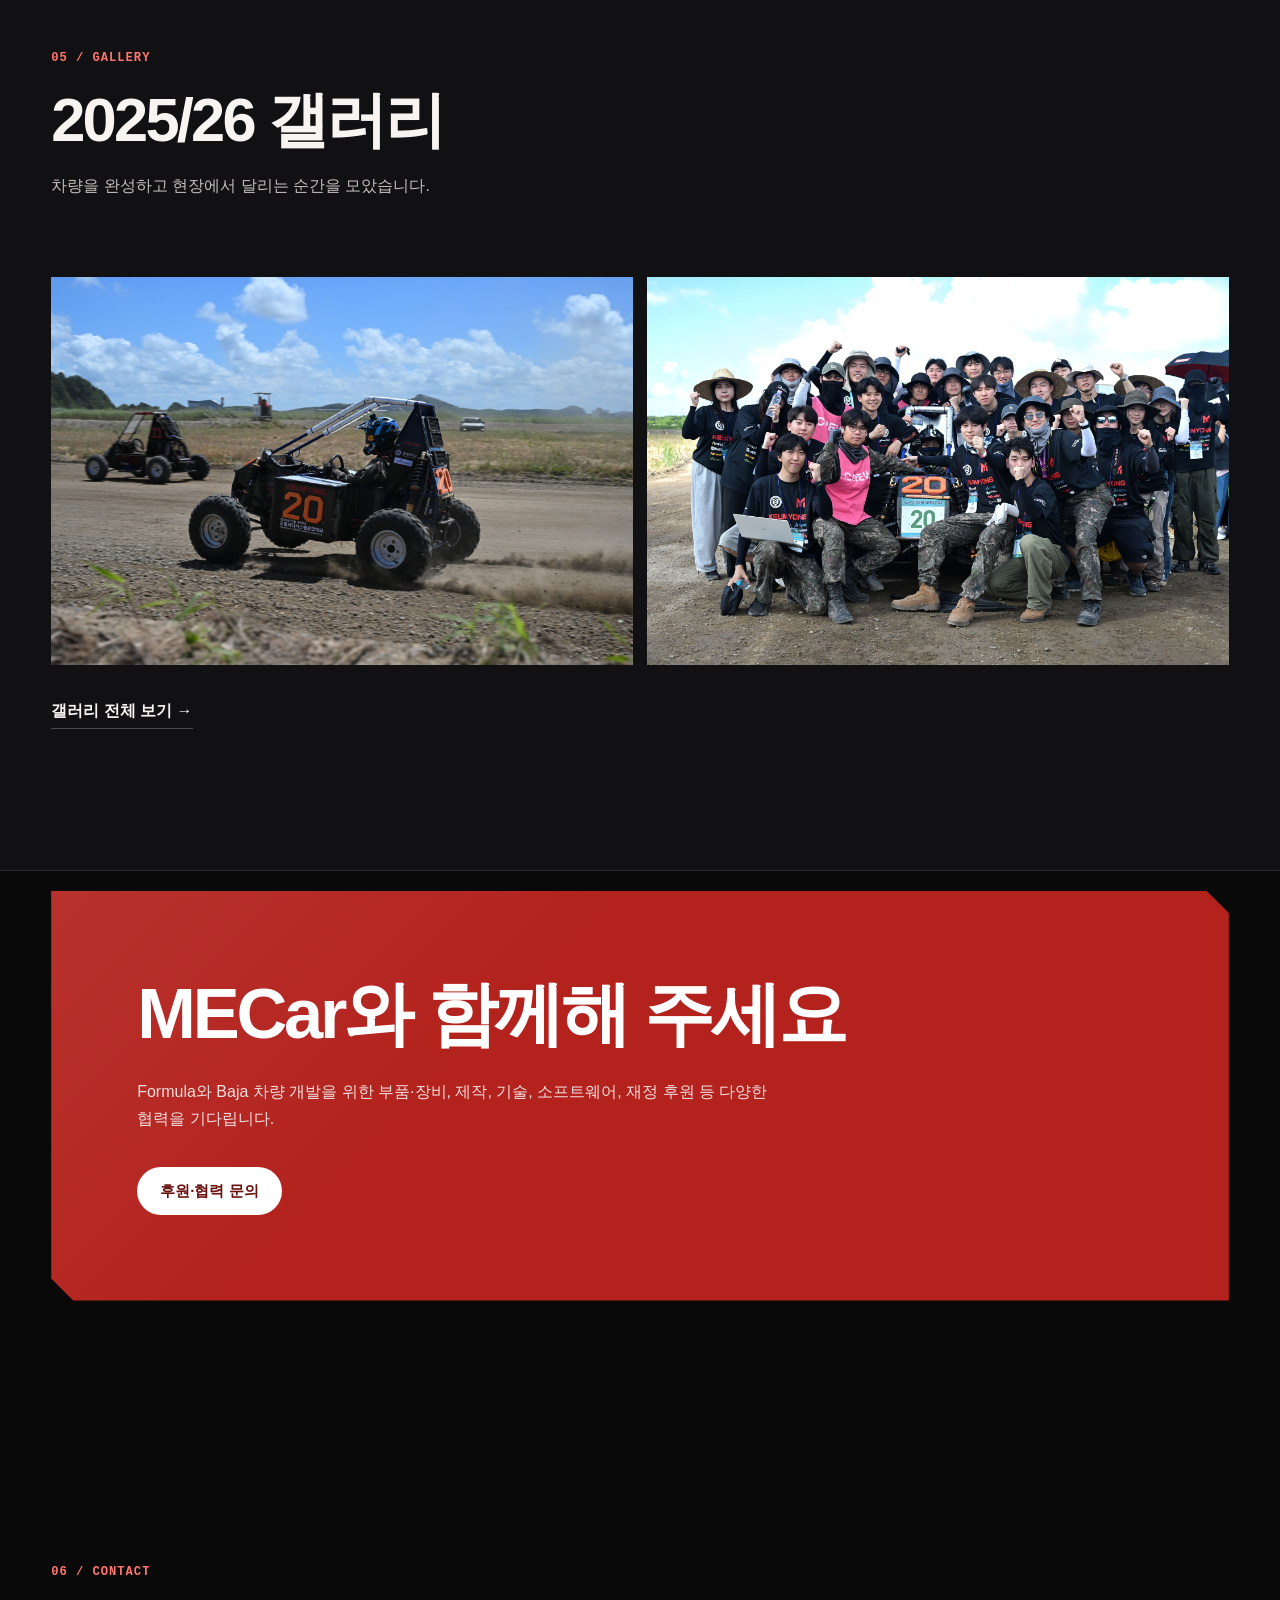
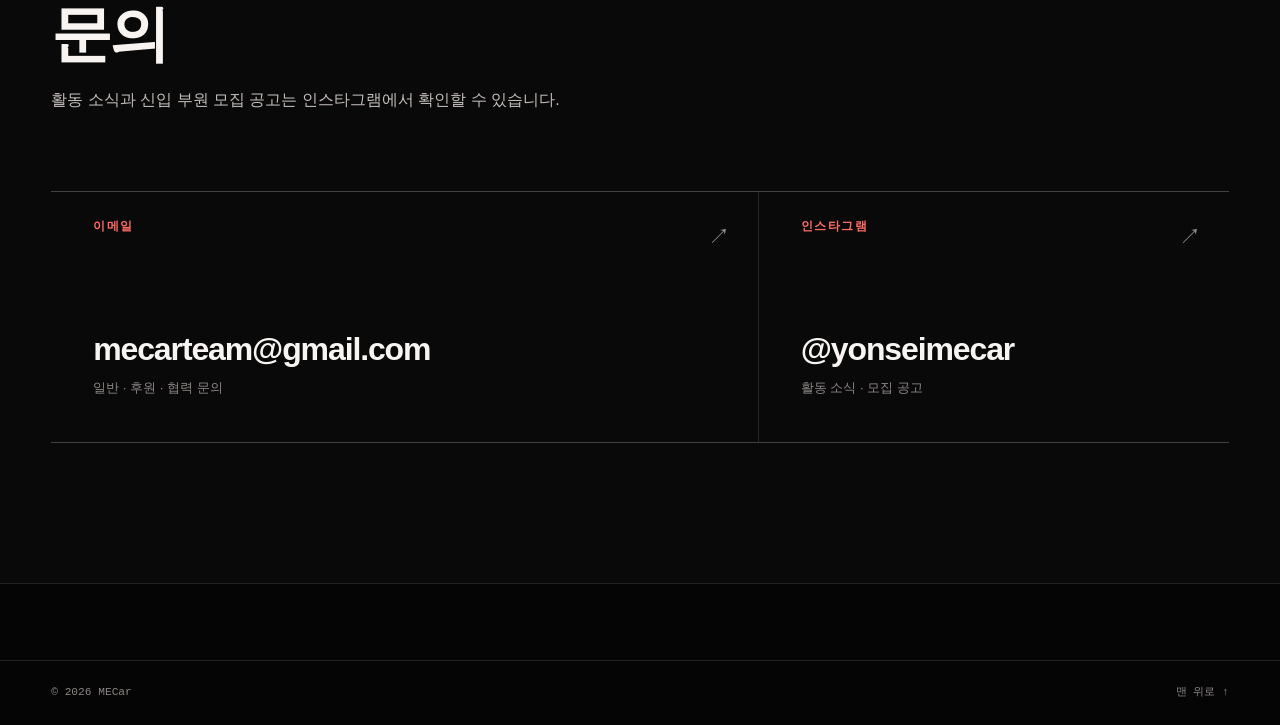
==== commit aabb374c: "Refresh MECar site structure and 2025-26 gallery" ====
--- a/site/index.html
+++ b/site/index.html
@@ -4,375 +4,115 @@
   <meta charset="utf-8">
   <meta name="viewport" content="width=device-width, initial-scale=1">
   <title>MECar | 연세대학교 자작자동차 동아리</title>
-  <meta name="description" content="MECar는 연세대학교 학생들이 자작자동차를 설계하고 만들어 대회에 출전하는 동아리입니다. 현재 M26B를 개선하고 2027년 첫 e-Formula 출전을 준비하고 있습니다.">
+  <meta name="description" content="MECar는 연세대학교 공과대학 소속 자작자동차 동아리입니다. 학생들이 Baja와 Formula 차량을 직접 설계, 제작, 시험합니다.">
   <meta name="theme-color" content="#09090a">
   <link rel="canonical" href="https://yonsei-mecar.github.io/">
-
+  <link rel="alternate" hreflang="ko" href="https://yonsei-mecar.github.io/">
+  <link rel="alternate" hreflang="en" href="https://yonsei-mecar.github.io/en.html">
   <meta property="og:type" content="website">
   <meta property="og:site_name" content="MECar">
   <meta property="og:locale" content="ko_KR">
   <meta property="og:title" content="MECar | 연세대학교 자작자동차 동아리">
-  <meta property="og:description" content="MECar는 연세대학교 학생들이 자작자동차를 설계하고 만들어 대회에 출전하는 동아리입니다. 현재 M26B를 개선하고 2027년 첫 e-Formula 출전을 준비하고 있습니다.">
+  <meta property="og:description" content="Baja와 Formula 차량을 학생들이 직접 설계, 제작, 시험하는 연세대학교 자작자동차 동아리.">
   <meta property="og:url" content="https://yonsei-mecar.github.io/">
   <meta property="og:image" content="https://yonsei-mecar.github.io/assets/img/hero-baja-2026.jpg">
   <meta property="og:image:width" content="2048">
   <meta property="og:image:height" content="1365">
-  <meta property="og:image:alt" content="2026 KSAE Baja 비포장 코스를 주행하는 MECar 20번 차량">
+  <meta property="og:image:alt" content="2026 KSAE Baja 대회에서 주행하는 MECar 20번 차량">
   <meta name="twitter:card" content="summary_large_image">
-
   <link rel="icon" href="favicon.svg" type="image/svg+xml">
   <link rel="preload" href="assets/img/hero-baja-2026.jpg" as="image" fetchpriority="high">
   <link rel="stylesheet" href="assets/css/tokens.css">
-  <link rel="stylesheet" href="assets/css/style.css?v=20260901-3">
+  <link rel="stylesheet" href="assets/css/style.css?v=20260924">
   <script type="application/ld+json">
-  {
-    "@context": "https://schema.org",
-    "@type": "Organization",
-    "name": "MECar",
-    "url": "https://yonsei-mecar.github.io/",
-    "logo": "https://yonsei-mecar.github.io/assets/img/logo-mark.svg",
-    "email": "mecarteam@gmail.com",
-    "sameAs": ["https://www.instagram.com/yonseimecar/"],
-    "parentOrganization": {
-      "@type": "CollegeOrUniversity",
-      "name": "연세대학교"
-    }
-  }
+  {"@context":"https://schema.org","@type":"Organization","name":"MECar","url":"https://yonsei-mecar.github.io/","logo":"https://yonsei-mecar.github.io/assets/img/logo-mark.svg","email":"mecarteam@gmail.com","sameAs":["https://www.instagram.com/yonseimecar/"],"parentOrganization":{"@type":"CollegeOrUniversity","name":"연세대학교"}}
   </script>
 </head>
 <body>
   <a class="skip-link" href="#main">본문 바로가기</a>
-
   <header class="site-header" id="site-header">
     <div class="wrap header-inner">
-      <a class="brand" href="#top" aria-label="MECar 홈">
-        <span class="brand-mark" aria-hidden="true"></span>
-        <span class="brand-wordmark" aria-hidden="true"></span>
-        <span class="sr-only">MECar</span>
-      </a>
-
+      <a class="brand" href="#top" aria-label="MECar 홈"><span class="brand-wordmark" aria-hidden="true"></span><span class="sr-only">MECar</span></a>
       <nav class="site-nav" id="site-nav" aria-label="주요 메뉴">
         <a href="#about">소개</a>
-        <a href="#projects">프로젝트</a>
+        <a href="#projects">차량</a>
         <a href="#teams">팀</a>
-        <a href="#gallery">갤러리</a>
-        <a href="#record">기록</a>
+        <a href="#record">성과</a>
+        <a href="gallery.html">갤러리</a>
         <a href="#contact">문의</a>
+        <a href="en.html" lang="en">EN</a>
       </nav>
-
-      <div class="header-actions">
-        <a class="header-contact" href="mailto:mecarteam@gmail.com">문의</a>
-        <button class="menu-button" id="menu-button" type="button" aria-controls="site-nav" aria-expanded="false" aria-label="메뉴 열기">
-          <span></span><span></span><span></span>
-        </button>
-      </div>
+      <div class="header-actions"><a class="header-contact" href="mailto:mecarteam@gmail.com">문의</a><button class="menu-button" id="menu-button" type="button" aria-controls="site-nav" aria-expanded="false" aria-label="메뉴 열기"><span></span><span></span><span></span></button></div>
     </div>
   </header>
 
   <main id="main">
     <section class="hero" id="top" aria-labelledby="hero-title">
-      <div class="hero-panel">
-        <div class="hero-content">
-          <p class="hero-eyebrow">연세대학교 자작자동차 동아리</p>
-          <span class="hero-wordmark" aria-hidden="true"></span>
-          <h1 id="hero-title">2026/27 시즌</h1>
-          <p class="hero-copy">
-            2026 KSAE Baja Student Korea에서 M26B로 내구레이스 31랩을 달렸습니다.
-            지금은 대회에서 드러난 문제를 고치고, 2027년 e-Formula 첫 출전을 준비하고 있습니다.
-          </p>
-          <div class="hero-actions">
-            <a class="button button-primary" href="#projects">프로젝트 보기</a>
-            <a class="button button-ghost" href="#partner">후원·협력 문의</a>
-          </div>
-        </div>
-      </div>
-      <figure class="hero-media">
-        <img class="hero-image" src="assets/img/hero-baja-2026.jpg" width="2048" height="1365" alt="2026 KSAE Baja 비포장 코스를 주행하는 MECar 20번 차량" fetchpriority="high" decoding="async">
-      </figure>
+      <div class="hero-panel"><div class="hero-content">
+        <p class="hero-eyebrow">연세대학교 자작자동차 동아리 / 2026–27</p>
+        <span class="hero-wordmark" aria-hidden="true"></span>
+        <h1 id="hero-title">학생이 설계하고,<br>직접 달립니다.</h1>
+        <p class="hero-copy">아이디어에서 설계와 제작, 주행 시험까지. MECar는 Baja와 Formula 두 차량 프로젝트를 통해 자동차를 직접 만들어 갑니다.</p>
+        <div class="hero-actions"><a class="button button-primary" href="#projects">차량 보기</a><a class="button button-ghost" href="#contact">함께하기</a></div>
+      </div></div>
+      <figure class="hero-media"><img class="hero-image" src="assets/img/hero-baja-2026.jpg" width="2048" height="1365" alt="2026 KSAE Baja 비포장 코스를 주행하는 MECar 20번 차량" fetchpriority="high" decoding="async"></figure>
     </section>
 
-    <section class="section about" id="about" aria-labelledby="about-title">
-      <div class="wrap">
-        <div class="section-heading reveal">
-          <h2 id="about-title">동아리 소개</h2>
-        </div>
+    <section class="section about" id="about" aria-labelledby="about-title"><div class="wrap">
+      <div class="section-heading reveal"><p class="section-kicker">01 / About</p><h2 id="about-title">차량 개발의 전 과정을 경험합니다</h2></div>
+      <div class="about-grid"><div class="about-copy reveal">
+        <p class="lead">MECar는 연세대학교 공과대학 소속 자작자동차 동아리입니다.</p>
+        <p>학생들이 차량의 콘셉트를 정하고 설계·해석·부품 선정·제작·조립·시험까지 직접 수행합니다. 대회와 주행 시험에서 얻은 결과는 다음 차량의 설계에 반영합니다.</p>
+        <p>오프로드 전기 Baja 차량을 개발해 왔으며, 2026년에는 첫 Formula 차량 제작을 위한 팀을 새로 꾸렸습니다.</p>
+      </div><figure class="about-figure reveal"><div class="about-image-frame"><img src="assets/img/vehicle-check-baja-2026.jpg" width="2048" height="1365" alt="대회 출발 전 MECar 차량을 점검하는 팀원들" loading="lazy" decoding="async"></div></figure></div>
+    </div></section>
 
-        <div class="about-grid">
-          <div class="about-copy reveal">
-            <p class="lead">
-              MECar는 연세대학교 학생들이 자작자동차를 설계하고 만들어 대회에 출전하는 동아리입니다.
-            </p>
-            <p>
-              기계 1·2·3팀과 전장팀이 차량을 개발하고, 운영·기획팀이 예산과 구매, 후원, 홍보를 맡습니다.
-            </p>
-          </div>
+    <section class="section projects" id="projects" aria-labelledby="projects-title"><div class="wrap">
+      <div class="section-heading reveal"><p class="section-kicker">02 / Vehicles</p><h2 id="projects-title">두 차량, 하나의 팀</h2></div>
+      <div class="project-grid">
+        <article class="project-card project-baja reveal"><div class="project-topline"><h3>Baja</h3><span class="status">전기 오프로드</span></div><div class="project-body"><p class="project-name">경험을 쌓아 가는 차량</p><p>축적된 대회와 주행 경험을 바탕으로 전기 오프로드 차량을 계속 개선합니다. 거친 노면에서의 내구성과 안정적인 주행을 중요하게 생각합니다.</p></div></article>
+        <article class="project-card project-formula reveal"><div class="project-topline"><h3>Formula</h3><span class="status">2027 출전 목표</span></div><div class="project-body"><p class="project-name">처음부터 설계하는 차량</p><p>2026년 신설된 Formula 팀은 MECar의 첫 Formula 차량을 개발하고 있습니다. 2027 Formula Student Korea 첫 출전을 목표로 합니다.</p></div></article>
+      </div>
+    </div></section>
 
-          <figure class="about-figure reveal">
-            <div class="about-image-frame">
-              <img src="assets/img/vehicle-check-baja-2026.jpg" width="2048" height="1365" alt="대회 출발 전 M26B를 점검하는 MECar 팀원들" loading="lazy" decoding="async">
-            </div>
-          </figure>
-        </div>
+    <section class="section teams" id="teams" aria-labelledby="teams-title"><div class="wrap">
+      <div class="section-heading reveal"><p class="section-kicker">03 / Team</p><h2 id="teams-title">서로 다른 역할이 한 대의 차로</h2><p>네 기술팀과 운영기획팀이 Baja와 Formula 프로젝트를 함께 진행합니다.</p></div>
+      <div class="team-grid">
+        <article class="team-card reveal"><p class="team-role">Powertrain</p><h3>기계 1팀</h3><p>차량 구동계의 설계와 통합을 담당합니다.</p></article>
+        <article class="team-card reveal"><p class="team-role">Chassis</p><h3>기계 2팀</h3><p>현가·조향·제동 시스템을 개발합니다.</p></article>
+        <article class="team-card reveal"><p class="team-role">Frame / Aero</p><h3>기계 3팀</h3><p>차량 구조와 공력 시스템을 개발합니다.</p></article>
+        <article class="team-card reveal"><p class="team-role">Electrical</p><h3>전장팀</h3><p>배터리·회로·배선·제어 시스템을 담당합니다.</p></article>
+        <article class="team-card team-card-wide reveal"><p class="team-role">Operations</p><h3>운영기획팀</h3><p>운영과 대외 협력, 홍보, 대회·행사를 지원합니다.</p></article>
       </div>
-    </section>
+    </div></section>
 
-    <section class="section projects" id="projects" aria-labelledby="projects-title">
-      <div class="wrap">
-        <div class="section-heading reveal">
-          <h2 id="projects-title">2026/27 차량 개발</h2>
-        </div>
+    <section class="section record" id="record" aria-labelledby="record-title"><div class="wrap record-layout">
+      <div class="section-heading reveal"><p class="section-kicker">04 / Highlights</p><h2 id="record-title">대회 기록</h2></div>
+      <ol class="record-list reveal">
+        <li><time datetime="2025">2025</time><div class="record-entry"><strong>대학생 스마트 e-모빌리티 경진대회</strong><p>EV 부문 장려상</p></div></li>
+        <li><time datetime="2024">2024</time><div class="record-entry"><strong>KSAE 대학생 자작자동차대회 Baja</strong><p>내구력 경기 완주</p></div></li>
+        <li><time datetime="2024">2024</time><div class="record-entry"><strong>대학생 스마트 e-모빌리티 경진대회</strong><p>EV 부문 연합 출전 · 베스트 활동상</p></div></li>
+        <li><time datetime="2020">2020</time><div class="record-entry"><strong>KSAE 대학생 자작자동차대회 Baja</strong><p>장려상 · 베스트 팀워크상</p></div></li>
+      </ol>
+    </div></section>
 
-        <div class="project-grid">
-          <article class="project-card project-baja reveal">
-            <div class="project-topline">
-              <h3>Baja</h3>
-              <span class="status">M26B 보완 작업</span>
-            </div>
-            <div class="project-body">
-              <p class="project-name">M26B</p>
-              <p>
-                2026년 대회에서 확인한 구동계 체결부와 제동·조향 장치,
-                배선·배터리 구조를 보완하고 정비성도 높이고 있습니다.
-              </p>
-              <ul class="project-list">
-                <li><span>구동계</span>감속비와 타이어 조합, 체결부 검토</li>
-                <li><span>섀시</span>리어 지오메트리와 제동계 개선</li>
-                <li><span>전장</span>배선·PCB·배터리 구조 재설계</li>
-              </ul>
-            </div>
-          </article>
+    <section class="section gallery" aria-labelledby="gallery-title"><div class="wrap">
+      <div class="section-heading reveal"><p class="section-kicker">05 / Gallery</p><h2 id="gallery-title">2025/26 갤러리</h2><p>차량을 완성하고 현장에서 달리는 순간을 모았습니다.</p></div>
+      <div class="gallery-grid gallery-preview">
+        <figure class="gallery-item reveal"><img src="assets/img/baja-2026-close.jpg" width="1800" height="1200" alt="2026 KSAE Baja 코스를 달리는 MECar 20번 차량" loading="lazy" decoding="async"></figure>
+        <figure class="gallery-item reveal"><img src="assets/img/team-baja-2026.jpg" width="2048" height="1365" alt="2026 KSAE Baja 현장의 MECar 팀과 차량" loading="lazy" decoding="async"></figure>
+      </div><a class="text-link gallery-more" href="gallery.html">갤러리 전체 보기 →</a>
+    </div></section>
 
-          <article class="project-card project-formula reveal">
-            <div class="project-topline">
-              <h3>e-Formula</h3>
-              <span class="status">2027 첫 출전 준비</span>
-            </div>
-            <div class="project-body">
-              <p class="project-name">첫 차량 설계</p>
-              <p>
-                2027 Formula Student Korea 첫 출전을 목표로 차량을 처음부터 설계하고 있습니다.
-              </p>
-              <ul class="project-list">
-                <li><span>차량 동역학</span>하드포인트 설계와 해석</li>
-                <li><span>프레임·공력</span>프레임·충격흡수구조 설계와 CFD 해석</li>
-                <li><span>고전압 전장</span>배터리팩·BMS·PCB·냉각계 설계</li>
-              </ul>
-            </div>
-          </article>
-        </div>
-      </div>
-    </section>
-
-    <section class="section teams" id="teams" aria-labelledby="teams-title">
-      <div class="wrap">
-        <div class="section-heading reveal">
-          <h2 id="teams-title">2026/27 팀 구성</h2>
-        </div>
-
-        <section class="leadership reveal" aria-labelledby="leadership-title">
-          <div>
-            <h3 id="leadership-title">2026/27 운영진</h3>
-          </div>
-          <dl>
-            <div><dt>회장</dt><dd>윤주희</dd></div>
-            <div><dt>부회장</dt><dd>가수현</dd></div>
-            <div><dt>Baja PM</dt><dd>정원우</dd></div>
-            <div><dt>Formula PM</dt><dd>한현</dd></div>
-            <div><dt>총무</dt><dd>양서영</dd></div>
-          </dl>
-        </section>
-
-        <div class="team-grid">
-          <article class="team-card reveal">
-            <p class="team-role">구동계</p>
-            <h3>기계 1팀</h3>
-            <p>모터·감속기·구동축·냉각계를 설계하고 시험합니다.</p>
-            <div class="team-lead"><span>팀장</span> 박현진</div>
-          </article>
-
-          <article class="team-card reveal">
-            <p class="team-role">섀시</p>
-            <h3>기계 2팀</h3>
-            <p>조향·제동·현가장치를 설계하고 주행 성능을 맞춥니다.</p>
-            <div class="team-lead"><span>팀장</span> 이윤우</div>
-          </article>
-
-          <article class="team-card reveal">
-            <p class="team-role">프레임·공력</p>
-            <h3>기계 3팀</h3>
-            <p>프레임과 카울을 만들고 공력 부품을 개발합니다.</p>
-            <div class="team-lead"><span>팀장</span> 정예성</div>
-          </article>
-
-          <article class="team-card reveal">
-            <p class="team-role">전장</p>
-            <h3>전장팀</h3>
-            <p>배터리팩·BMS·배선·PCB를 설계하고 센서와 주행 데이터 수집 시스템을 개발합니다.</p>
-            <div class="team-lead"><span>팀장</span> 최단비</div>
-          </article>
-
-          <article class="team-card team-card-wide reveal">
-            <p class="team-role">운영</p>
-            <h3>운영·기획팀</h3>
-            <p>예산과 구매를 관리하고 후원, 홍보, 행사, 모집을 진행합니다.</p>
-            <div class="team-lead"><span>팀장</span> 양서영</div>
-          </article>
-        </div>
-
-      </div>
-    </section>
-
-    <section class="section gallery" id="gallery" aria-labelledby="gallery-title">
-      <div class="wrap">
-        <div class="section-heading reveal">
-          <h2 id="gallery-title">2026 KSAE Baja Student Korea</h2>
-        </div>
-
-        <div class="gallery-grid">
-          <figure class="gallery-item gallery-feature reveal">
-            <img src="assets/img/team-baja-2026.jpg" width="2048" height="1365" alt="2026 KSAE Baja에서 20번 차량을 둘러싸고 모인 MECar 팀원들" loading="lazy" decoding="async">
-          </figure>
-          <figure class="gallery-item reveal">
-            <img src="assets/img/data-baja-2026.jpg" width="2048" height="1365" alt="2026 KSAE Baja 현장에서 노트북과 장비를 확인하는 MECar 팀원들" loading="lazy" decoding="async">
-          </figure>
-          <figure class="gallery-item reveal">
-            <img src="assets/img/race-baja-2026.jpg" width="2048" height="1365" alt="2026 KSAE Baja에서 다른 차량과 나란히 달리는 MECar 20번 차량" loading="lazy" decoding="async">
-          </figure>
-          <figure class="gallery-item gallery-wide reveal">
-            <img src="assets/img/endurance-baja-2026.jpg" width="2048" height="1365" alt="2026 KSAE Baja 코스에서 흙먼지를 일으키며 달리는 MECar 20번 차량" loading="lazy" decoding="async">
-          </figure>
-        </div>
-      </div>
-    </section>
-
-    <section class="section record" id="record" aria-labelledby="record-title">
-      <div class="wrap record-layout">
-        <div class="section-heading reveal">
-          <h2 id="record-title">대회 기록</h2>
-        </div>
-
-        <ol class="record-list reveal">
-          <li>
-            <time datetime="2026">2026</time>
-            <div class="record-entry">
-              <strong>KSAE Baja Student Korea</strong>
-              <p>내구레이스 31랩 · 최종 17위</p>
-            </div>
-          </li>
-          <li>
-            <time datetime="2025">2025</time>
-            <div class="record-entry">
-              <strong>대학생 스마트 e-모빌리티 경진대회</strong>
-              <p>EV 부문 장려상</p>
-            </div>
-          </li>
-          <li>
-            <time datetime="2024">2024</time>
-            <div class="record-entry">
-              <strong>KSAE Baja Student Korea</strong>
-              <p>내구레이스 완주</p>
-            </div>
-          </li>
-          <li>
-            <time datetime="2024">2024</time>
-            <div class="record-entry">
-              <strong>대학생 스마트 e-모빌리티 경진대회</strong>
-              <p>EV 연합 출전 · 베스트 활동상</p>
-            </div>
-          </li>
-          <li>
-            <time datetime="2020">2020</time>
-            <div class="record-entry">
-              <strong>KSAE Baja Student Korea</strong>
-              <p>장려상 · 베스트 팀워크상</p>
-            </div>
-          </li>
-        </ol>
-      </div>
-    </section>
-
-    <section class="section partner" id="partner" aria-labelledby="partner-title">
-      <div class="wrap">
-        <div class="partner-card reveal">
-          <div class="partner-copy">
-            <h2 id="partner-title">후원 및 기술 협력</h2>
-            <p>
-              부품·소재·가공·소프트웨어 분야의 후원과 기술 협력 제안은 이메일로 보내 주세요.
-            </p>
-            <a class="button button-light" href="mailto:mecarteam@gmail.com?subject=MECar%20후원·기술%20협력%20문의">후원·협력 문의</a>
-          </div>
-        </div>
-      </div>
-    </section>
-
-    <section class="section contact" id="contact" aria-labelledby="contact-title">
-      <div class="wrap">
-        <div class="section-heading reveal">
-          <h2 id="contact-title">문의</h2>
-        </div>
-
-        <div class="contact-grid reveal">
-          <a class="contact-card" href="mailto:mecarteam@gmail.com">
-            <span>이메일</span>
-            <strong>mecarteam@gmail.com</strong>
-            <small>일반 · 후원 · 협력 문의</small>
-            <i aria-hidden="true">↗</i>
-          </a>
-          <a class="contact-card" href="https://www.instagram.com/yonseimecar/" target="_blank" rel="noopener noreferrer">
-            <span>인스타그램</span>
-            <strong>@yonseimecar</strong>
-            <small>활동 소식 · 모집 공고</small>
-            <i aria-hidden="true">↗</i>
-          </a>
-          <div class="contact-card">
-            <span>작업실</span>
-            <strong>제1공학관 A116호</strong>
-            <small>연세대학교 신촌캠퍼스</small>
-          </div>
-        </div>
-
-        <div class="join-card reveal" id="join">
-          <div>
-            <h3>신입 부원 모집</h3>
-            <p>
-              신입 부원은 팀별 교육을 거쳐 차량 설계와 제작에 참여합니다.
-              모집 대상과 일정은 인스타그램 공고를 확인해 주세요.
-            </p>
-          </div>
-          <div class="join-actions">
-            <a class="button button-primary" href="https://www.instagram.com/yonseimecar/" target="_blank" rel="noopener noreferrer">모집 공고 보기</a>
-            <a class="button button-ghost" href="mailto:mecarteam@gmail.com?subject=MECar%20모집%20문의">모집 문의</a>
-          </div>
-        </div>
-      </div>
-    </section>
+    <section class="section partner" id="partner" aria-labelledby="partner-title"><div class="wrap"><div class="partner-card reveal"><div class="partner-copy">
+      <h2 id="partner-title">MECar와 함께해 주세요</h2><p>Formula와 Baja 차량 개발을 위한 부품·장비, 제작, 기술, 소프트웨어, 재정 후원 등 다양한 협력을 기다립니다.</p><a class="button button-light" href="mailto:mecarteam@gmail.com?subject=MECar%20후원%20및%20협력%20문의">후원·협력 문의</a>
+    </div></div></div></section>
+    <section class="section contact" id="contact" aria-labelledby="contact-title"><div class="wrap">
+      <div class="section-heading reveal"><p class="section-kicker">06 / Contact</p><h2 id="contact-title">문의</h2><p>활동 소식과 신입 부원 모집 공고는 인스타그램에서 확인할 수 있습니다.</p></div>
+      <div class="contact-grid reveal"><a class="contact-card" href="mailto:mecarteam@gmail.com"><span>이메일</span><strong>mecarteam@gmail.com</strong><small>일반 · 후원 · 협력 문의</small><i aria-hidden="true">↗</i></a><a class="contact-card" href="https://www.instagram.com/yonseimecar/" target="_blank" rel="noopener noreferrer"><span>인스타그램</span><strong>@yonseimecar</strong><small>활동 소식 · 모집 공고</small><i aria-hidden="true">↗</i></a></div>
+    </div></section>
   </main>
-
-  <footer class="site-footer">
-    <div class="wrap footer-main">
-      <div class="footer-brand">
-        <span class="footer-wordmark" aria-hidden="true"></span>
-        <p>연세대학교 자작자동차 동아리</p>
-      </div>
-      <div>
-        <h2>바로가기</h2>
-        <a href="#projects">2026/27 프로젝트</a>
-        <a href="#teams">팀 구성</a>
-        <a href="#record">대회 기록</a>
-      </div>
-      <div>
-        <h2>연락처</h2>
-        <a href="mailto:mecarteam@gmail.com">mecarteam@gmail.com</a>
-        <a href="https://www.instagram.com/yonseimecar/" target="_blank" rel="noopener noreferrer">Instagram @yonseimecar</a>
-        <a href="https://www.ksae.org/jajak/" target="_blank" rel="noopener noreferrer">KSAE 자작자동차대회</a>
-      </div>
-    </div>
-    <div class="wrap footer-bottom">
-      <span>© <span data-year>2026</span> MECar</span>
-      <a href="#top">맨 위로 ↑</a>
-    </div>
-  </footer>
-
+  <footer class="site-footer"><div class="wrap footer-bottom"><span>© <span data-year>2026</span> MECar</span><a href="#top">맨 위로 ↑</a></div></footer>
   <script src="assets/js/main.js"></script>
 </body>
 </html>
--- a/site/assets/css/style.css
+++ b/site/assets/css/style.css
@@ -120,6 +120,22 @@
 .section-heading {
   max-width: 850px;
   margin-bottom: clamp(42px, 6vw, 78px);
+}
+
+.section-kicker {
+  margin: 0 0 18px;
+  color: #ff756e;
+  font-family: var(--font-mono);
+  font-size: 0.76rem;
+  font-weight: 700;
+  letter-spacing: 0.08em;
+  text-transform: uppercase;
+}
+
+.section-heading > p:not(.section-kicker) {
+  max-width: 650px;
+  margin: 20px 0 0;
+  color: var(--ink-soft);
 }
 
 .section-heading h2,
@@ -238,9 +254,8 @@
 
 .brand {
   display: flex;
-  min-width: 172px;
+  min-width: 148px;
   align-items: center;
-  gap: 12px;
   color: var(--ink);
 }
 
@@ -252,8 +267,8 @@
 }
 
 .brand-wordmark {
-  width: 116px;
-  height: 23px;
+  width: 136px;
+  height: 26px;
   background: currentColor;
 }
 
@@ -507,7 +522,7 @@
 
 .project-card {
   position: relative;
-  min-height: 580px;
+  min-height: 385px;
   padding: clamp(24px, 4vw, 42px);
   border: 1px solid var(--line);
   overflow: hidden;
@@ -558,7 +573,7 @@
   position: relative;
   z-index: 2;
   display: flex;
-  min-height: 475px;
+  min-height: 260px;
   flex-direction: column;
   align-items: flex-start;
   padding-top: clamp(36px, 5vw, 54px);
@@ -614,7 +629,7 @@
 .team-card {
   position: relative;
   display: flex;
-  min-height: 320px;
+  min-height: 260px;
   flex-direction: column;
   padding: clamp(24px, 3.5vw, 36px);
   border: 1px solid var(--line);
@@ -746,6 +761,87 @@
   gap: 14px;
 }
 
+.gallery-preview {
+  grid-template-columns: repeat(2, minmax(0, 1fr));
+}
+
+.gallery-more {
+  display: inline-flex;
+  margin-top: 28px;
+}
+
+/* Gallery page ------------------------------------------------------------ */
+.subpage-hero {
+  padding-block: clamp(80px, 11vw, 150px);
+  border-bottom: 1px solid var(--line);
+  background: linear-gradient(120deg, rgba(219, 44, 39, 0.14), transparent 55%), var(--bg);
+}
+
+.subpage-hero h1 {
+  max-width: 940px;
+  margin: 0;
+  font-size: clamp(3.2rem, 8vw, 7rem);
+  line-height: 1.05;
+  letter-spacing: -0.055em;
+  text-wrap: balance;
+}
+
+.subpage-hero p:not(.hero-eyebrow) {
+  max-width: 680px;
+  margin: 28px 0;
+  color: var(--ink-soft);
+}
+
+.gallery-page {
+  padding-bottom: clamp(70px, 8vw, 110px);
+}
+
+.gallery-page-secondary {
+  padding-top: clamp(70px, 8vw, 110px);
+  border-top: 1px solid var(--line);
+  background: var(--bg-soft);
+}
+
+.gallery-page-grid {
+  display: grid;
+  grid-template-columns: repeat(2, minmax(0, 1fr));
+  gap: 22px;
+}
+
+.gallery-tile {
+  min-width: 0;
+  margin: 0;
+}
+
+.gallery-tile-feature,
+.gallery-tile-wide {
+  grid-column: 1 / -1;
+}
+
+.gallery-tile img {
+  width: 100%;
+  height: auto;
+  aspect-ratio: 3 / 2;
+  object-fit: cover;
+  background: var(--panel);
+}
+
+.gallery-tile-feature img {
+  aspect-ratio: 16 / 9;
+  object-position: 50% 60%;
+}
+
+.gallery-tile-wide img {
+  aspect-ratio: 2.2 / 1;
+  object-position: 50% 60%;
+}
+
+.gallery-tile figcaption {
+  padding-top: 12px;
+  color: var(--ink-muted);
+  font-size: 0.82rem;
+}
+
 .gallery-item {
   position: relative;
   aspect-ratio: 3 / 2;
@@ -879,7 +975,7 @@
 
 .contact-grid {
   display: grid;
-  grid-template-columns: 1.35fr 0.9fr 0.9fr;
+  grid-template-columns: 1.35fr 0.9fr;
   border-block: 1px solid var(--line-strong);
 }
 
@@ -1075,12 +1171,12 @@
   }
 
   .contact-card:first-child {
-    grid-column: 1 / -1;
-    border-bottom: 1px solid var(--line);
+    grid-column: auto;
+    border-bottom: 0;
   }
 
   .contact-card:nth-child(2) {
-    border-left: 0;
+    border-left: 1px solid var(--line);
   }
 }
 
@@ -1177,11 +1273,11 @@
   }
 
   .project-card {
-    min-height: 610px;
+    min-height: 385px;
   }
 
   .project-body {
-    min-height: 500px;
+    min-height: 260px;
   }
 
   .leadership {
@@ -1229,8 +1325,8 @@
   }
 
   .brand-wordmark {
-    width: 98px;
-    height: 19px;
+    width: 112px;
+    height: 21px;
   }
 
   .hero {
@@ -1314,6 +1410,21 @@
 
   .gallery-grid {
     grid-template-columns: 1fr;
+  }
+
+  .gallery-page-grid,
+  .gallery-preview {
+    grid-template-columns: 1fr;
+  }
+
+  .gallery-tile-feature,
+  .gallery-tile-wide {
+    grid-column: auto;
+  }
+
+  .gallery-tile-feature img,
+  .gallery-tile-wide img {
+    aspect-ratio: 3 / 2;
   }
 
   .gallery-feature,
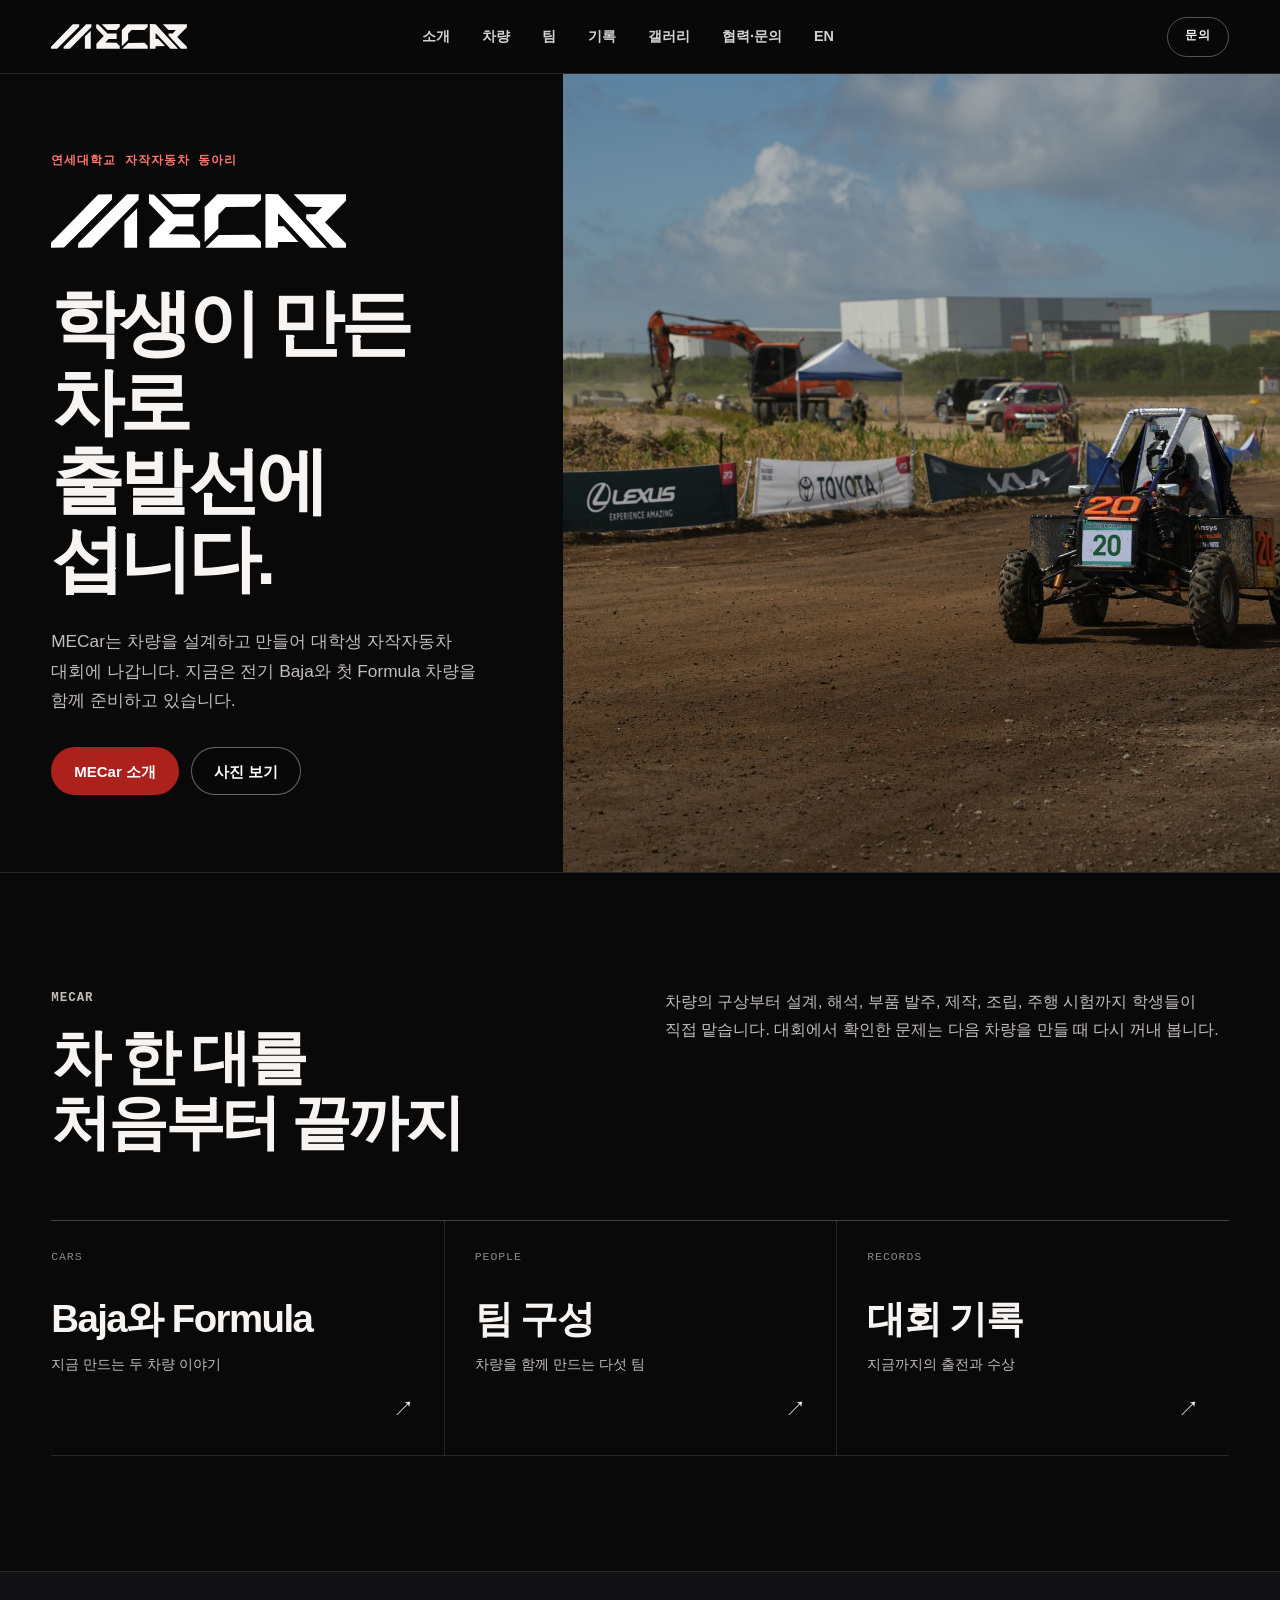
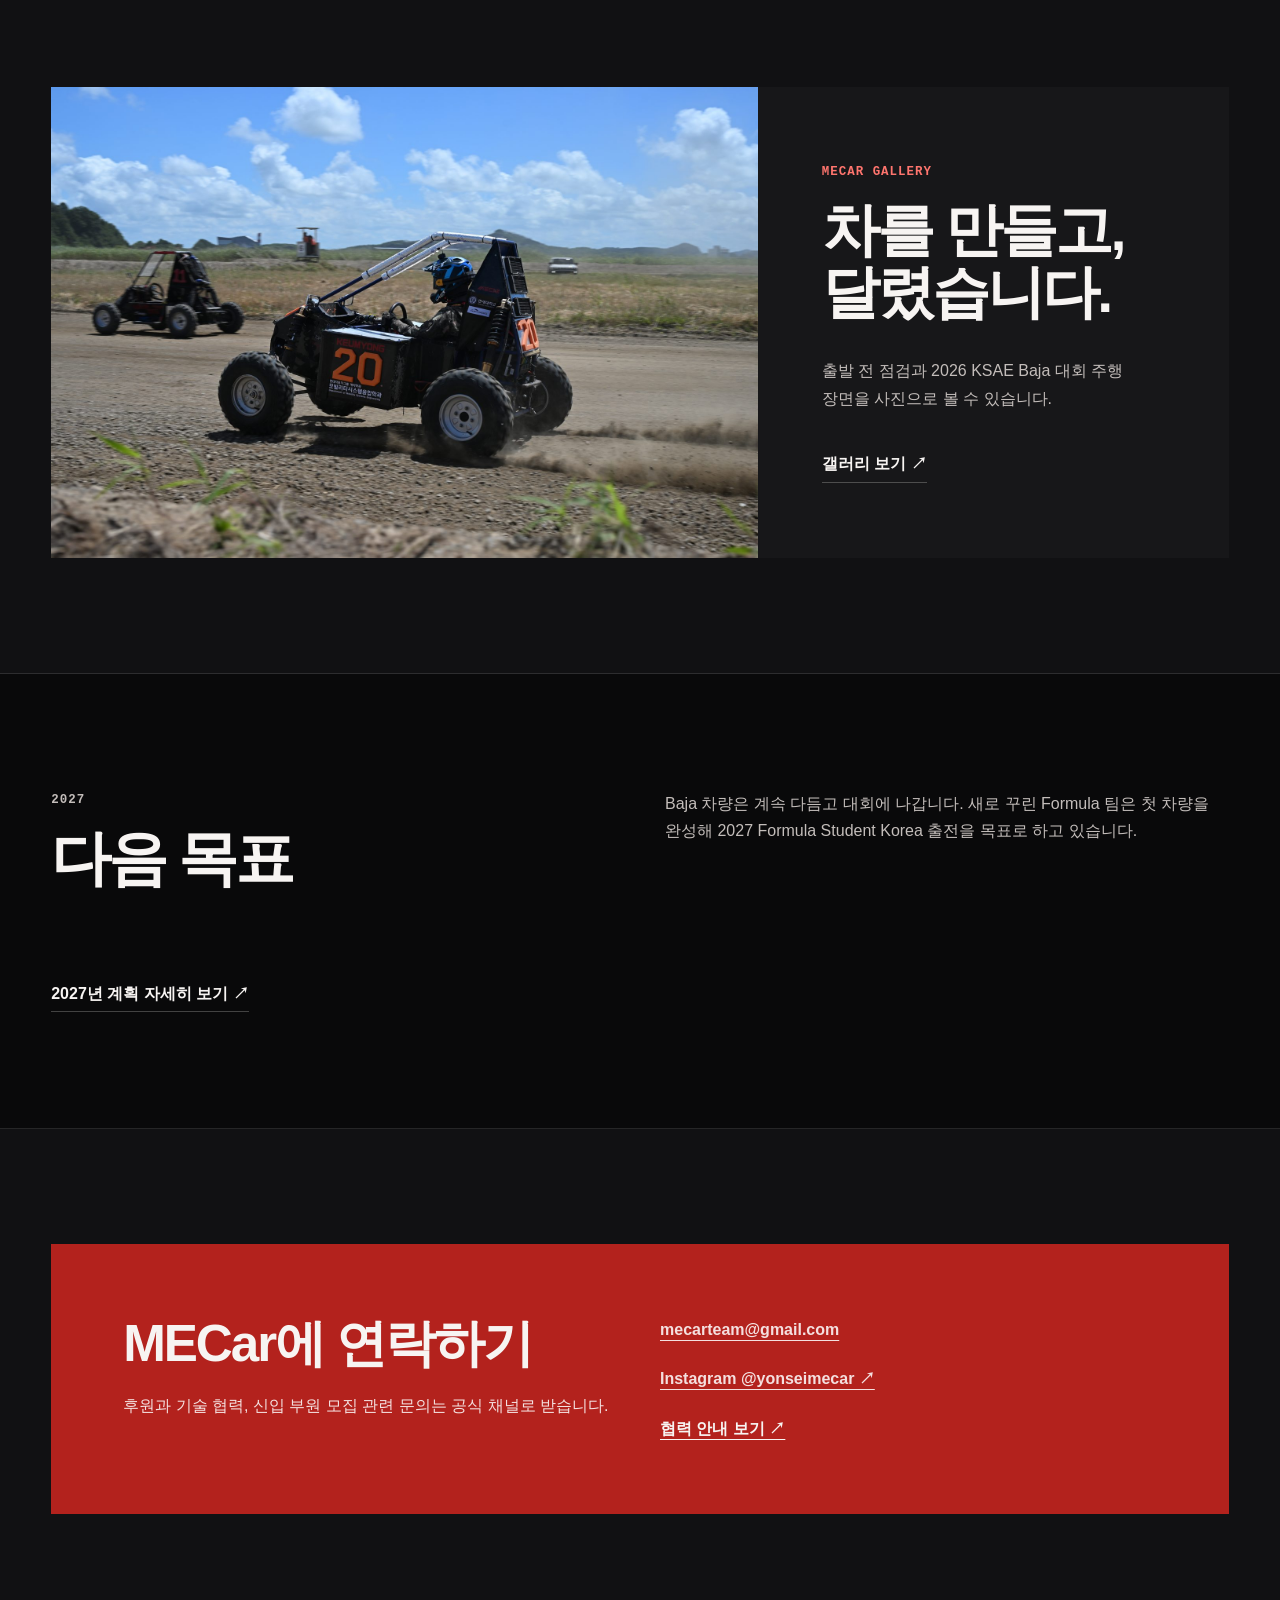
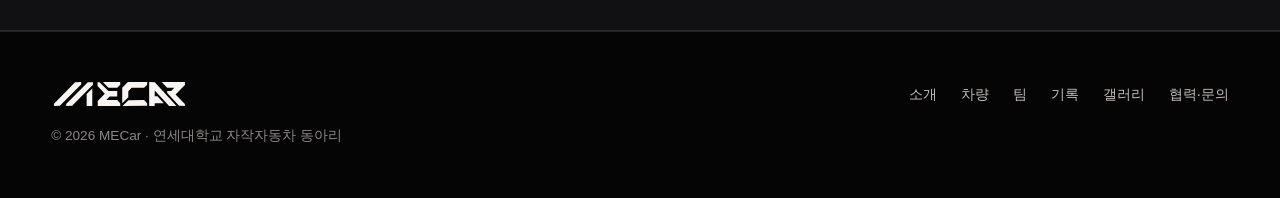
==== commit 249de97a: "Rework MECar site navigation, gallery and wordmark spacing" ====
--- a/site/index.html
+++ b/site/index.html
@@ -1,10 +1,10 @@
-<!DOCTYPE html>
+<!doctype html>
 <html lang="ko">
 <head>
   <meta charset="utf-8">
   <meta name="viewport" content="width=device-width, initial-scale=1">
   <title>MECar | 연세대학교 자작자동차 동아리</title>
-  <meta name="description" content="MECar는 연세대학교 공과대학 소속 자작자동차 동아리입니다. 학생들이 Baja와 Formula 차량을 직접 설계, 제작, 시험합니다.">
+  <meta name="description" content="MECar는 연세대학교 학생들이 Baja와 Formula 차량을 직접 설계하고 제작하는 자작자동차 동아리입니다.">
   <meta name="theme-color" content="#09090a">
   <link rel="canonical" href="https://yonsei-mecar.github.io/">
   <link rel="alternate" hreflang="ko" href="https://yonsei-mecar.github.io/">
@@ -13,106 +13,69 @@
   <meta property="og:site_name" content="MECar">
   <meta property="og:locale" content="ko_KR">
   <meta property="og:title" content="MECar | 연세대학교 자작자동차 동아리">
-  <meta property="og:description" content="Baja와 Formula 차량을 학생들이 직접 설계, 제작, 시험하는 연세대학교 자작자동차 동아리.">
+  <meta property="og:description" content="학생이 설계하고 만든 차로 대회에 나갑니다. 연세대학교 자작자동차 동아리 MECar.">
   <meta property="og:url" content="https://yonsei-mecar.github.io/">
   <meta property="og:image" content="https://yonsei-mecar.github.io/assets/img/hero-baja-2026.jpg">
   <meta property="og:image:width" content="2048">
   <meta property="og:image:height" content="1365">
-  <meta property="og:image:alt" content="2026 KSAE Baja 대회에서 주행하는 MECar 20번 차량">
+  <meta property="og:image:alt" content="2026 KSAE Baja 대회에서 주행하는 MECar 차량">
   <meta name="twitter:card" content="summary_large_image">
   <link rel="icon" href="favicon.svg" type="image/svg+xml">
   <link rel="preload" href="assets/img/hero-baja-2026.jpg" as="image" fetchpriority="high">
   <link rel="stylesheet" href="assets/css/tokens.css">
   <link rel="stylesheet" href="assets/css/style.css?v=20260924">
-  <script type="application/ld+json">
-  {"@context":"https://schema.org","@type":"Organization","name":"MECar","url":"https://yonsei-mecar.github.io/","logo":"https://yonsei-mecar.github.io/assets/img/logo-mark.svg","email":"mecarteam@gmail.com","sameAs":["https://www.instagram.com/yonseimecar/"],"parentOrganization":{"@type":"CollegeOrUniversity","name":"연세대학교"}}
-  </script>
+  <link rel="stylesheet" href="assets/css/editorial.css?v=20260924">
+  <script type="application/ld+json">{"@context":"https://schema.org","@type":"Organization","name":"MECar","url":"https://yonsei-mecar.github.io/","logo":"https://yonsei-mecar.github.io/assets/img/logo-mark.svg","email":"mecarteam@gmail.com","sameAs":["https://www.instagram.com/yonseimecar/"],"parentOrganization":{"@type":"CollegeOrUniversity","name":"연세대학교"}}</script>
 </head>
 <body>
   <a class="skip-link" href="#main">본문 바로가기</a>
-  <header class="site-header" id="site-header">
-    <div class="wrap header-inner">
-      <a class="brand" href="#top" aria-label="MECar 홈"><span class="brand-wordmark" aria-hidden="true"></span><span class="sr-only">MECar</span></a>
-      <nav class="site-nav" id="site-nav" aria-label="주요 메뉴">
-        <a href="#about">소개</a>
-        <a href="#projects">차량</a>
-        <a href="#teams">팀</a>
-        <a href="#record">성과</a>
-        <a href="gallery.html">갤러리</a>
-        <a href="#contact">문의</a>
-        <a href="en.html" lang="en">EN</a>
-      </nav>
-      <div class="header-actions"><a class="header-contact" href="mailto:mecarteam@gmail.com">문의</a><button class="menu-button" id="menu-button" type="button" aria-controls="site-nav" aria-expanded="false" aria-label="메뉴 열기"><span></span><span></span><span></span></button></div>
-    </div>
-  </header>
+  <header class="site-header" id="site-header"><div class="wrap header-inner">
+    <a class="brand" href="index.html" aria-label="MECar 홈"><span class="brand-wordmark" aria-hidden="true"></span><span class="sr-only">MECar</span></a>
+    <nav class="site-nav" id="site-nav" aria-label="주요 메뉴">
+      <a href="about.html">소개</a><a href="vehicles.html">차량</a><a href="team.html">팀</a><a href="results.html">기록</a><a href="gallery.html">갤러리</a><a href="partners.html">협력·문의</a><a href="en.html" lang="en">EN</a>
+    </nav>
+    <div class="header-actions"><a class="header-contact" href="mailto:mecarteam@gmail.com">문의</a><button class="menu-button" id="menu-button" type="button" aria-controls="site-nav" aria-expanded="false" aria-label="메뉴 열기"><span></span><span></span><span></span></button></div>
+  </div></header>
 
   <main id="main">
-    <section class="hero" id="top" aria-labelledby="hero-title">
-      <div class="hero-panel"><div class="hero-content">
-        <p class="hero-eyebrow">연세대학교 자작자동차 동아리 / 2026–27</p>
+    <section class="home-intro" aria-labelledby="home-title">
+      <div class="home-intro-copy">
+        <p class="eyebrow">연세대학교 자작자동차 동아리</p>
         <span class="hero-wordmark" aria-hidden="true"></span>
-        <h1 id="hero-title">학생이 설계하고,<br>직접 달립니다.</h1>
-        <p class="hero-copy">아이디어에서 설계와 제작, 주행 시험까지. MECar는 Baja와 Formula 두 차량 프로젝트를 통해 자동차를 직접 만들어 갑니다.</p>
-        <div class="hero-actions"><a class="button button-primary" href="#projects">차량 보기</a><a class="button button-ghost" href="#contact">함께하기</a></div>
-      </div></div>
-      <figure class="hero-media"><img class="hero-image" src="assets/img/hero-baja-2026.jpg" width="2048" height="1365" alt="2026 KSAE Baja 비포장 코스를 주행하는 MECar 20번 차량" fetchpriority="high" decoding="async"></figure>
+        <h1 id="home-title">학생이 만든 차로<br>출발선에 섭니다.</h1>
+        <p>MECar는 차량을 설계하고 만들어 대학생 자작자동차 대회에 나갑니다. 지금은 전기 Baja와 첫 Formula 차량을 함께 준비하고 있습니다.</p>
+        <div class="home-intro-actions"><a class="button button-primary" href="about.html">MECar 소개</a><a class="button button-ghost" href="gallery.html">사진 보기</a></div>
+      </div>
+      <figure class="home-intro-image"><img src="assets/img/hero-baja-2026.jpg" width="2048" height="1365" alt="2026 KSAE Baja 비포장 코스를 달리는 MECar 20번 차량" fetchpriority="high" decoding="async"></figure>
     </section>
 
-    <section class="section about" id="about" aria-labelledby="about-title"><div class="wrap">
-      <div class="section-heading reveal"><p class="section-kicker">01 / About</p><h2 id="about-title">차량 개발의 전 과정을 경험합니다</h2></div>
-      <div class="about-grid"><div class="about-copy reveal">
-        <p class="lead">MECar는 연세대학교 공과대학 소속 자작자동차 동아리입니다.</p>
-        <p>학생들이 차량의 콘셉트를 정하고 설계·해석·부품 선정·제작·조립·시험까지 직접 수행합니다. 대회와 주행 시험에서 얻은 결과는 다음 차량의 설계에 반영합니다.</p>
-        <p>오프로드 전기 Baja 차량을 개발해 왔으며, 2026년에는 첫 Formula 차량 제작을 위한 팀을 새로 꾸렸습니다.</p>
-      </div><figure class="about-figure reveal"><div class="about-image-frame"><img src="assets/img/vehicle-check-baja-2026.jpg" width="2048" height="1365" alt="대회 출발 전 MECar 차량을 점검하는 팀원들" loading="lazy" decoding="async"></div></figure></div>
-    </div></section>
-
-    <section class="section projects" id="projects" aria-labelledby="projects-title"><div class="wrap">
-      <div class="section-heading reveal"><p class="section-kicker">02 / Vehicles</p><h2 id="projects-title">두 차량, 하나의 팀</h2></div>
-      <div class="project-grid">
-        <article class="project-card project-baja reveal"><div class="project-topline"><h3>Baja</h3><span class="status">전기 오프로드</span></div><div class="project-body"><p class="project-name">경험을 쌓아 가는 차량</p><p>축적된 대회와 주행 경험을 바탕으로 전기 오프로드 차량을 계속 개선합니다. 거친 노면에서의 내구성과 안정적인 주행을 중요하게 생각합니다.</p></div></article>
-        <article class="project-card project-formula reveal"><div class="project-topline"><h3>Formula</h3><span class="status">2027 출전 목표</span></div><div class="project-body"><p class="project-name">처음부터 설계하는 차량</p><p>2026년 신설된 Formula 팀은 MECar의 첫 Formula 차량을 개발하고 있습니다. 2027 Formula Student Korea 첫 출전을 목표로 합니다.</p></div></article>
+    <section class="editorial-section" aria-labelledby="story-title"><div class="wrap">
+      <div class="section-top"><div><p class="eyebrow">MECar</p><h2 id="story-title">차 한 대를 처음부터 끝까지</h2></div><p>차량의 구상부터 설계, 해석, 부품 발주, 제작, 조립, 주행 시험까지 학생들이 직접 맡습니다. 대회에서 확인한 문제는 다음 차량을 만들 때 다시 꺼내 봅니다.</p></div>
+      <div class="page-links">
+        <a class="page-link" href="vehicles.html"><small>Cars</small><strong>Baja와 Formula</strong><span>지금 만드는 두 차량 이야기</span><i aria-hidden="true">↗</i></a>
+        <a class="page-link" href="team.html"><small>People</small><strong>팀 구성</strong><span>차량을 함께 만드는 다섯 팀</span><i aria-hidden="true">↗</i></a>
+        <a class="page-link" href="results.html"><small>Records</small><strong>대회 기록</strong><span>지금까지의 출전과 수상</span><i aria-hidden="true">↗</i></a>
       </div>
     </div></section>
 
-    <section class="section teams" id="teams" aria-labelledby="teams-title"><div class="wrap">
-      <div class="section-heading reveal"><p class="section-kicker">03 / Team</p><h2 id="teams-title">서로 다른 역할이 한 대의 차로</h2><p>네 기술팀과 운영기획팀이 Baja와 Formula 프로젝트를 함께 진행합니다.</p></div>
-      <div class="team-grid">
-        <article class="team-card reveal"><p class="team-role">Powertrain</p><h3>기계 1팀</h3><p>차량 구동계의 설계와 통합을 담당합니다.</p></article>
-        <article class="team-card reveal"><p class="team-role">Chassis</p><h3>기계 2팀</h3><p>현가·조향·제동 시스템을 개발합니다.</p></article>
-        <article class="team-card reveal"><p class="team-role">Frame / Aero</p><h3>기계 3팀</h3><p>차량 구조와 공력 시스템을 개발합니다.</p></article>
-        <article class="team-card reveal"><p class="team-role">Electrical</p><h3>전장팀</h3><p>배터리·회로·배선·제어 시스템을 담당합니다.</p></article>
-        <article class="team-card team-card-wide reveal"><p class="team-role">Operations</p><h3>운영기획팀</h3><p>운영과 대외 협력, 홍보, 대회·행사를 지원합니다.</p></article>
+    <section class="editorial-section alt" aria-labelledby="gallery-title"><div class="wrap">
+      <div class="feature-photo">
+        <img src="assets/img/baja-2026-close.jpg" width="1800" height="1200" alt="2026 KSAE Baja 대회에서 달리는 MECar 차량" decoding="async">
+        <div><p class="eyebrow">MECar Gallery</p><h2 id="gallery-title">차를 만들고,<br>달렸습니다.</h2><p>출발 전 점검과 2026 KSAE Baja 대회 주행 장면을 사진으로 볼 수 있습니다.</p><a class="text-link" href="gallery.html">갤러리 보기 ↗</a></div>
       </div>
     </div></section>
 
-    <section class="section record" id="record" aria-labelledby="record-title"><div class="wrap record-layout">
-      <div class="section-heading reveal"><p class="section-kicker">04 / Highlights</p><h2 id="record-title">대회 기록</h2></div>
-      <ol class="record-list reveal">
-        <li><time datetime="2025">2025</time><div class="record-entry"><strong>대학생 스마트 e-모빌리티 경진대회</strong><p>EV 부문 장려상</p></div></li>
-        <li><time datetime="2024">2024</time><div class="record-entry"><strong>KSAE 대학생 자작자동차대회 Baja</strong><p>내구력 경기 완주</p></div></li>
-        <li><time datetime="2024">2024</time><div class="record-entry"><strong>대학생 스마트 e-모빌리티 경진대회</strong><p>EV 부문 연합 출전 · 베스트 활동상</p></div></li>
-        <li><time datetime="2020">2020</time><div class="record-entry"><strong>KSAE 대학생 자작자동차대회 Baja</strong><p>장려상 · 베스트 팀워크상</p></div></li>
-      </ol>
+    <section class="editorial-section" aria-labelledby="next-title"><div class="wrap">
+      <div class="section-top"><div><p class="eyebrow">2027</p><h2 id="next-title">다음 목표</h2></div><p>Baja 차량은 계속 다듬고 대회에 나갑니다. 새로 꾸린 Formula 팀은 첫 차량을 완성해 2027 Formula Student Korea 출전을 목표로 하고 있습니다.</p></div>
+      <a class="text-link" href="about.html#vision">2027년 계획 자세히 보기 ↗</a>
     </div></section>
 
-    <section class="section gallery" aria-labelledby="gallery-title"><div class="wrap">
-      <div class="section-heading reveal"><p class="section-kicker">05 / Gallery</p><h2 id="gallery-title">2025/26 갤러리</h2><p>차량을 완성하고 현장에서 달리는 순간을 모았습니다.</p></div>
-      <div class="gallery-grid gallery-preview">
-        <figure class="gallery-item reveal"><img src="assets/img/baja-2026-close.jpg" width="1800" height="1200" alt="2026 KSAE Baja 코스를 달리는 MECar 20번 차량" loading="lazy" decoding="async"></figure>
-        <figure class="gallery-item reveal"><img src="assets/img/team-baja-2026.jpg" width="2048" height="1365" alt="2026 KSAE Baja 현장의 MECar 팀과 차량" loading="lazy" decoding="async"></figure>
-      </div><a class="text-link gallery-more" href="gallery.html">갤러리 전체 보기 →</a>
-    </div></section>
-
-    <section class="section partner" id="partner" aria-labelledby="partner-title"><div class="wrap"><div class="partner-card reveal"><div class="partner-copy">
-      <h2 id="partner-title">MECar와 함께해 주세요</h2><p>Formula와 Baja 차량 개발을 위한 부품·장비, 제작, 기술, 소프트웨어, 재정 후원 등 다양한 협력을 기다립니다.</p><a class="button button-light" href="mailto:mecarteam@gmail.com?subject=MECar%20후원%20및%20협력%20문의">후원·협력 문의</a>
-    </div></div></div></section>
-    <section class="section contact" id="contact" aria-labelledby="contact-title"><div class="wrap">
-      <div class="section-heading reveal"><p class="section-kicker">06 / Contact</p><h2 id="contact-title">문의</h2><p>활동 소식과 신입 부원 모집 공고는 인스타그램에서 확인할 수 있습니다.</p></div>
-      <div class="contact-grid reveal"><a class="contact-card" href="mailto:mecarteam@gmail.com"><span>이메일</span><strong>mecarteam@gmail.com</strong><small>일반 · 후원 · 협력 문의</small><i aria-hidden="true">↗</i></a><a class="contact-card" href="https://www.instagram.com/yonseimecar/" target="_blank" rel="noopener noreferrer"><span>인스타그램</span><strong>@yonseimecar</strong><small>활동 소식 · 모집 공고</small><i aria-hidden="true">↗</i></a></div>
+    <section class="editorial-section alt" aria-labelledby="contact-title"><div class="wrap">
+      <div class="contact-panel"><div><h2 id="contact-title">MECar에 연락하기</h2><p>후원과 기술 협력, 신입 부원 모집 관련 문의는 공식 채널로 받습니다.</p></div><div><p><a href="mailto:mecarteam@gmail.com">mecarteam@gmail.com</a></p><p><a href="https://www.instagram.com/yonseimecar/" target="_blank" rel="noopener noreferrer">Instagram @yonseimecar ↗</a></p><a href="partners.html">협력 안내 보기 ↗</a></div></div>
     </div></section>
   </main>
-  <footer class="site-footer"><div class="wrap footer-bottom"><span>© <span data-year>2026</span> MECar</span><a href="#top">맨 위로 ↑</a></div></footer>
+
+  <footer class="site-footer simple-footer"><div class="wrap"><div><span class="footer-wordmark" aria-hidden="true"></span><p>© <span data-year>2026</span> MECar · 연세대학교 자작자동차 동아리</p></div><nav aria-label="하단 메뉴"><a href="about.html">소개</a><a href="vehicles.html">차량</a><a href="team.html">팀</a><a href="results.html">기록</a><a href="gallery.html">갤러리</a><a href="partners.html">협력·문의</a></nav></div></footer>
   <script src="assets/js/main.js"></script>
 </body>
 </html>
--- a/site/assets/css/style.css
+++ b/site/assets/css/style.css
@@ -436,7 +436,7 @@
 
 .hero-wordmark {
   width: clamp(210px, 24vw, 330px);
-  aspect-ratio: 1396 / 264;
+  aspect-ratio: 1444 / 264;
   margin-bottom: 28px;
   background: white;
 }
@@ -1074,7 +1074,7 @@
 
 .footer-wordmark {
   width: min(320px, 80%);
-  aspect-ratio: 1396 / 264;
+  aspect-ratio: 1444 / 264;
   background: var(--ink);
 }
 
--- a/site/assets/css/editorial.css
+++ b/site/assets/css/editorial.css
@@ -0,0 +1,179 @@
+/* Shared layouts for the public pages. The base palette, header and buttons live in style.css. */
+.site-nav a[aria-current="page"] { color: #fff; }
+.site-nav a[aria-current="page"]::after { transform: scaleX(1); }
+
+.page-hero {
+  padding-block: clamp(80px, 11vw, 150px) clamp(64px, 8vw, 110px);
+  border-bottom: 1px solid var(--line);
+}
+.page-hero .wrap { max-width: 1240px; }
+.page-hero h1 {
+  max-width: 1000px;
+  margin: 20px 0 28px;
+  font-size: clamp(3.3rem, 7.6vw, 7.1rem);
+  line-height: 1.06;
+  letter-spacing: -0.065em;
+  text-wrap: balance;
+}
+.page-hero p:last-child {
+  max-width: 680px;
+  margin: 0;
+  color: var(--ink-soft);
+  font-size: clamp(1.05rem, 1.55vw, 1.3rem);
+}
+.eyebrow {
+  margin: 0;
+  color: #ff756e;
+  font-family: var(--font-mono);
+  font-size: .78rem;
+  font-weight: 700;
+  letter-spacing: .08em;
+  text-transform: uppercase;
+}
+
+.home-intro {
+  display: grid;
+  grid-template-columns: minmax(0, .88fr) minmax(0, 1.12fr);
+  min-height: min(760px, calc(100svh - var(--header-h)));
+  border-bottom: 1px solid var(--line);
+}
+.home-intro-copy {
+  display: flex;
+  flex-direction: column;
+  align-items: flex-start;
+  justify-content: center;
+  padding: clamp(54px, 6vw, 100px) clamp(30px, 5vw, 76px);
+  padding-left: max(var(--gutter), calc((100vw - var(--wrap)) / 2));
+}
+.home-intro .hero-wordmark { width: clamp(190px, 23vw, 315px); margin: 22px 0 36px; }
+.home-intro h1 {
+  margin: 0;
+  font-size: clamp(3.2rem, 5.7vw, 5.6rem);
+  line-height: 1.08;
+  letter-spacing: -.065em;
+  text-wrap: balance;
+}
+.home-intro-copy > p:not(.eyebrow) {
+  max-width: 520px;
+  margin: 28px 0 0;
+  color: var(--ink-soft);
+  font-size: clamp(1rem, 1.35vw, 1.16rem);
+  line-height: 1.7;
+}
+.home-intro-actions { display: flex; flex-wrap: wrap; gap: 12px; margin-top: 32px; }
+.home-intro-image { min-width: 0; min-height: 500px; margin: 0; overflow: hidden; }
+.home-intro-image img { width: 100%; height: 100%; object-fit: cover; object-position: 72% center; }
+
+.editorial-section { padding-block: clamp(72px, 9vw, 128px); border-bottom: 1px solid var(--line); }
+.editorial-section.alt { background: var(--bg-soft); }
+.section-top { display: grid; grid-template-columns: minmax(0, 1fr) minmax(0, 1fr); gap: 50px; margin-bottom: clamp(38px, 5vw, 72px); }
+.section-top h2 {
+  margin: 0;
+  font-size: clamp(2.5rem, 4.7vw, 4.9rem);
+  line-height: 1.08;
+  letter-spacing: -.055em;
+  text-wrap: balance;
+}
+.section-top p { max-width: 560px; margin: 0; color: var(--ink-soft); }
+.section-top .eyebrow { margin-bottom: 16px; }
+.editorial-heading { margin: 16px 0 26px; font-size: clamp(2.5rem, 4.7vw, 4.9rem); line-height: 1.08; letter-spacing: -.055em; }
+.prose { max-width: 800px; }
+.prose p { margin: 0 0 1.2em; color: var(--ink-soft); font-size: clamp(1rem, 1.35vw, 1.18rem); }
+.prose p.lead { color: var(--ink); font-size: clamp(1.25rem, 2vw, 1.7rem); font-weight: 650; line-height: 1.55; }
+.split-copy { display: grid; grid-template-columns: minmax(0, 1fr) minmax(0, 1fr); gap: clamp(28px, 6vw, 100px); align-items: start; }
+.split-copy img { width: 100%; height: auto; aspect-ratio: 3 / 2; object-fit: cover; }
+.split-copy figure { margin: 0; }
+.split-copy figcaption { margin-top: 10px; color: var(--ink-muted); font-size: .78rem; }
+
+.page-links { display: grid; grid-template-columns: repeat(3, minmax(0, 1fr)); border-top: 1px solid var(--line-strong); }
+.page-link { display: flex; min-height: 235px; flex-direction: column; padding: 26px 30px 28px 0; border-bottom: 1px solid var(--line); transition: color .2s ease, transform .2s ease; }
+.page-link:not(:nth-child(3n+1)) { padding-left: 30px; border-left: 1px solid var(--line); }
+.page-link:hover { color: #ff756e; transform: translateY(-3px); }
+.page-link small { color: var(--ink-muted); font-family: var(--font-mono); font-size: .72rem; text-transform: uppercase; letter-spacing: .08em; }
+.page-link strong { margin: auto 0 12px; font-size: clamp(1.7rem, 3vw, 2.9rem); line-height: 1.1; letter-spacing: -.04em; }
+.page-link span { color: var(--ink-soft); font-size: .9rem; }
+.page-link i { align-self: flex-end; margin-top: 14px; font-size: 1.3rem; font-style: normal; }
+
+.feature-photo { display: grid; grid-template-columns: 1.2fr .8fr; min-height: 420px; background: var(--panel); }
+.feature-photo img { width: 100%; height: 100%; object-fit: cover; }
+.feature-photo div { display: flex; flex-direction: column; align-items: flex-start; justify-content: center; padding: clamp(32px, 5vw, 74px); }
+.feature-photo h2 { margin: 16px 0 18px; font-size: clamp(2.4rem, 4.5vw, 4.8rem); line-height: 1.07; letter-spacing: -.05em; }
+.feature-photo p:not(.eyebrow) { max-width: 390px; color: var(--ink-soft); }
+.feature-photo .text-link { margin-top: 18px; }
+
+.rule-list { border-top: 1px solid var(--line-strong); }
+.rule-row { display: grid; grid-template-columns: minmax(145px, .35fr) minmax(0, 1fr); gap: clamp(25px, 5vw, 80px); padding-block: clamp(26px, 4vw, 48px); border-bottom: 1px solid var(--line); }
+.rule-row h2, .rule-row h3 { margin: 0; font-size: clamp(1.65rem, 2.5vw, 2.7rem); line-height: 1.2; letter-spacing: -.04em; }
+.rule-row p { max-width: 760px; margin: 0; color: var(--ink-soft); }
+.rule-row .eyebrow { margin-bottom: 10px; }
+.rule-row ul { margin: 18px 0 0; padding-left: 1.2em; color: var(--ink-soft); }
+.rule-row li { margin-block: 5px; }
+
+.vehicle-story { display: grid; grid-template-columns: minmax(0, .82fr) minmax(0, 1.18fr); gap: clamp(28px, 6vw, 100px); padding-block: clamp(44px, 6vw, 84px); border-top: 1px solid var(--line-strong); }
+.vehicle-story h2 { margin: 14px 0 18px; font-size: clamp(2.7rem, 5vw, 5.5rem); line-height: 1; letter-spacing: -.05em; }
+.vehicle-story p { color: var(--ink-soft); }
+.vehicle-story figure { margin: 0; }
+.vehicle-story img { width: 100%; height: auto; aspect-ratio: 3 / 2; object-fit: cover; }
+.vehicle-story figcaption { margin-top: 10px; color: var(--ink-muted); font-size: .78rem; }
+.vehicle-story.reverse { grid-template-columns: minmax(0, 1.18fr) minmax(0, .82fr); }
+.vehicle-story.reverse figure { order: -1; }
+
+.timeline { border-top: 1px solid var(--line-strong); }
+.timeline-item { display: grid; grid-template-columns: minmax(120px, .26fr) minmax(0, 1fr); gap: clamp(25px, 5vw, 80px); padding-block: clamp(26px, 4vw, 50px); border-bottom: 1px solid var(--line); }
+.timeline-item time { color: #ff756e; font-size: clamp(1.8rem, 3vw, 3rem); font-weight: 800; line-height: 1.1; }
+.timeline-item h2 { margin: 0 0 8px; font-size: clamp(1.2rem, 2vw, 1.7rem); }
+.timeline-item p { margin: 0; color: var(--ink-soft); }
+.timeline-item + .timeline-item[aria-label="same-year"] time { visibility: hidden; }
+
+.partner-names { display: grid; grid-template-columns: repeat(3, minmax(0, 1fr)); gap: 0 28px; margin: 0; padding: 0; border-top: 1px solid var(--line-strong); }
+.partner-names li { padding: 20px 0; border-bottom: 1px solid var(--line); list-style: none; font-size: clamp(1.08rem, 1.6vw, 1.35rem); }
+.contact-panel { display: grid; grid-template-columns: 1fr 1fr; gap: 40px; padding: clamp(34px, 6vw, 72px); background: #b3221d; }
+.contact-panel h2 { margin: 0 0 20px; font-size: clamp(2.4rem, 4vw, 4.2rem); line-height: 1.1; letter-spacing: -.04em; }
+.contact-panel p { margin: 0 0 22px; color: rgba(255,255,255,.86); }
+.contact-panel a { font-weight: 750; text-decoration: underline; text-underline-offset: 5px; }
+
+.gallery-lead { display: grid; grid-template-columns: 1.4fr .6fr; gap: 22px; }
+.gallery-lead figure, .photo-grid figure { margin: 0; }
+.gallery-lead img, .photo-grid img { width: 100%; height: auto; aspect-ratio: 3 / 2; object-fit: cover; }
+.gallery-lead figure:first-child img { aspect-ratio: 1.6 / 1; }
+.gallery-lead figure:last-child img { aspect-ratio: .7 / 1; }
+.gallery-lead:not(.archive) figure:last-child img { object-position: 82% center; }
+.photo-grid { display: grid; grid-template-columns: repeat(3, minmax(0, 1fr)); gap: 22px; }
+.gallery-after { margin-top: 44px; }
+.gallery-lead.archive { grid-template-columns: 1fr 1fr; }
+.gallery-lead.archive img { aspect-ratio: 3 / 2; }
+.photo-grid figcaption, .gallery-lead figcaption { padding-top: 10px; color: var(--ink-muted); font-size: .8rem; }
+
+.simple-footer { padding-block: 50px; }
+.simple-footer .footer-wordmark { display: block; width: 136px; margin-bottom: 18px; }
+.simple-footer .wrap { display: flex; flex-wrap: wrap; align-items: flex-start; justify-content: space-between; gap: 30px; }
+.simple-footer p { margin: 0; color: var(--ink-muted); font-size: .85rem; }
+.simple-footer nav { display: flex; flex-wrap: wrap; gap: 12px 24px; }
+.simple-footer a { color: var(--ink-soft); font-size: .9rem; }
+.simple-footer a:hover { color: #fff; }
+
+@media (max-width: 900px) {
+  .home-intro { grid-template-columns: 1fr; }
+  .home-intro-copy { padding: 62px var(--gutter); }
+  .home-intro-image { min-height: 350px; max-height: 520px; }
+  .section-top, .split-copy, .feature-photo, .vehicle-story, .vehicle-story.reverse, .contact-panel { grid-template-columns: 1fr; }
+  .vehicle-story.reverse figure { order: 0; }
+  .page-links { grid-template-columns: repeat(2, minmax(0, 1fr)); }
+  .page-link:not(:nth-child(3n+1)) { padding-left: 0; border-left: 0; }
+  .page-link:nth-child(even) { padding-left: 24px; border-left: 1px solid var(--line); }
+  .gallery-lead { grid-template-columns: 1fr 1fr; }
+  .gallery-lead figure:first-child img, .gallery-lead figure:last-child img { aspect-ratio: 3 / 2; }
+}
+
+@media (max-width: 640px) {
+  .page-hero { padding-block: 68px 64px; }
+  .page-hero h1 { font-size: clamp(2.9rem, 12vw, 4.3rem); }
+  .home-intro h1 { font-size: clamp(2.8rem, 11vw, 4.2rem); }
+  .home-intro-actions, .home-intro-actions .button { width: 100%; }
+  .page-links, .partner-names, .photo-grid, .gallery-lead, .gallery-lead.archive { grid-template-columns: 1fr; }
+  .page-link, .page-link:not(:nth-child(3n+1)), .page-link:nth-child(even) { min-height: 170px; padding: 24px 0; border-left: 0; }
+  .feature-photo img { max-height: 290px; }
+  .rule-row, .timeline-item { grid-template-columns: 1fr; gap: 13px; }
+  .timeline-item + .timeline-item[aria-label="same-year"] time { display: none; }
+  .gallery-lead figure:first-child img, .gallery-lead figure:last-child img { aspect-ratio: 3 / 2; }
+}
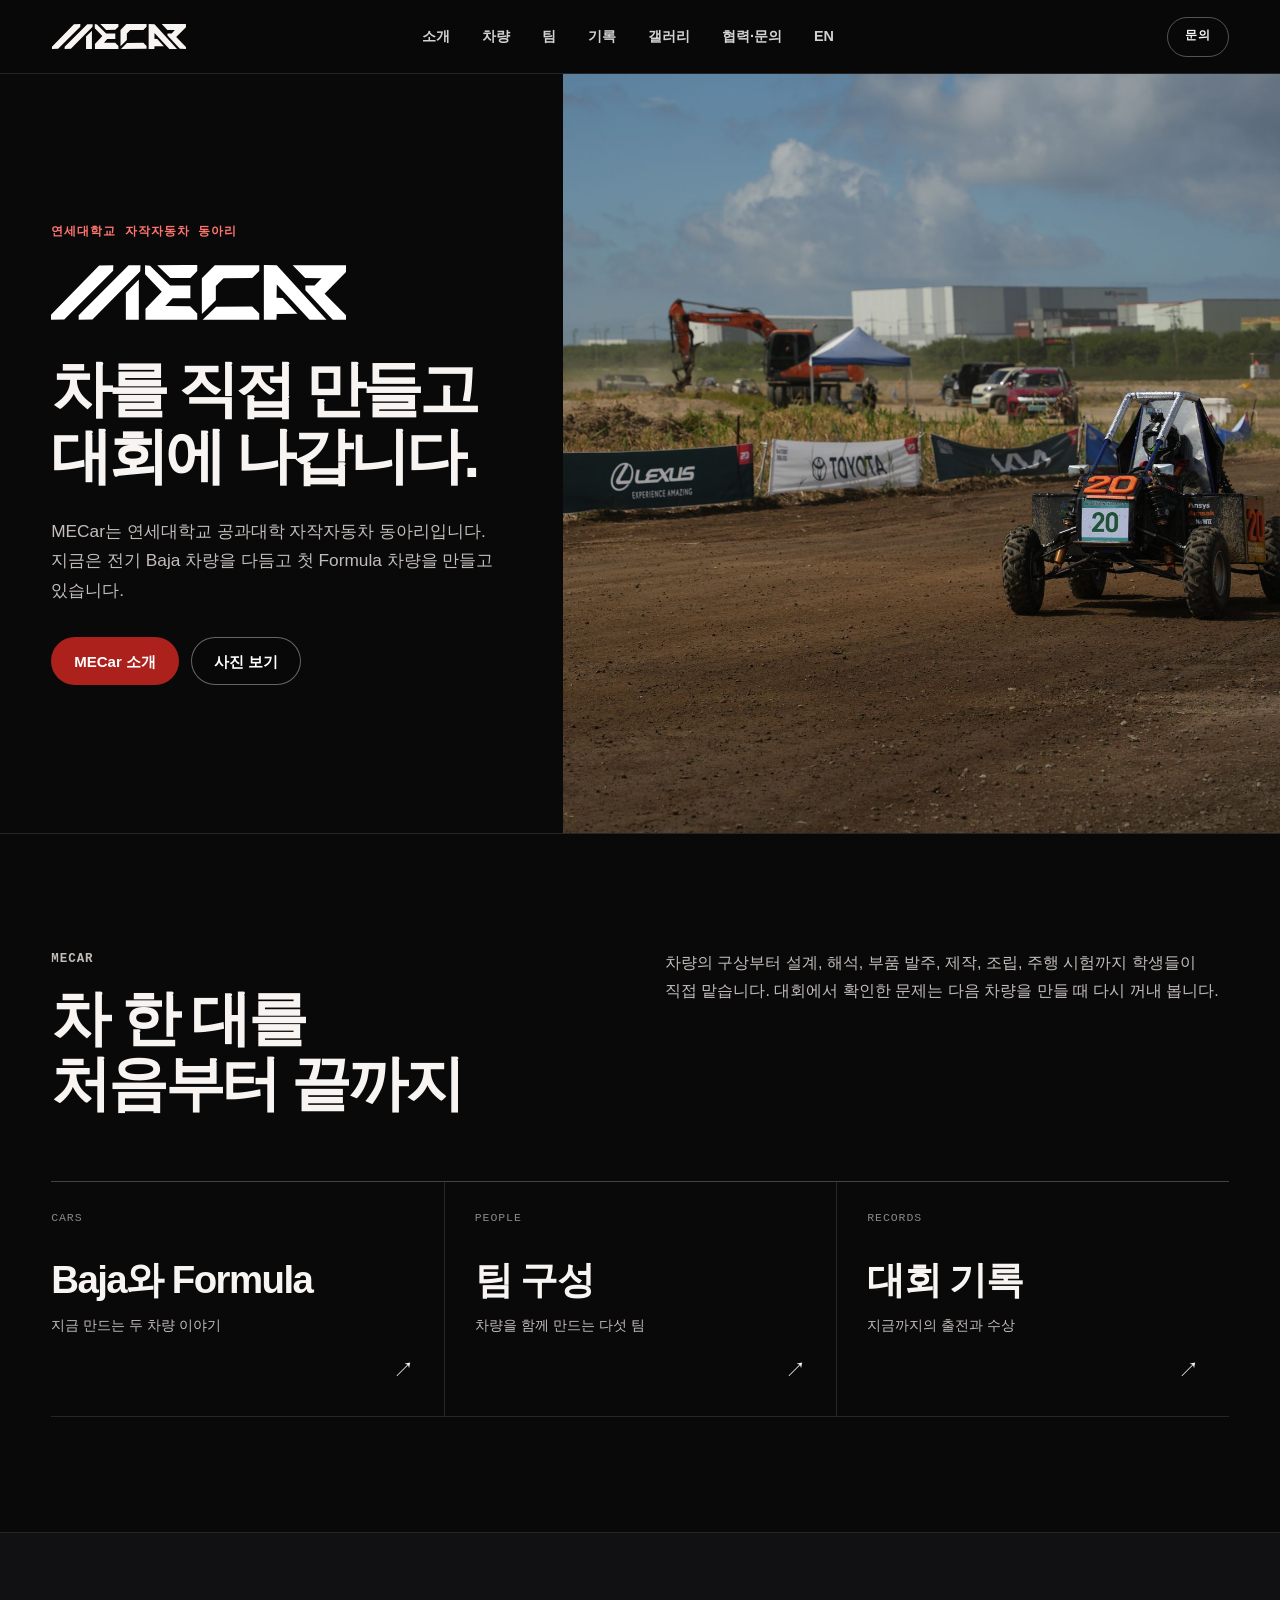
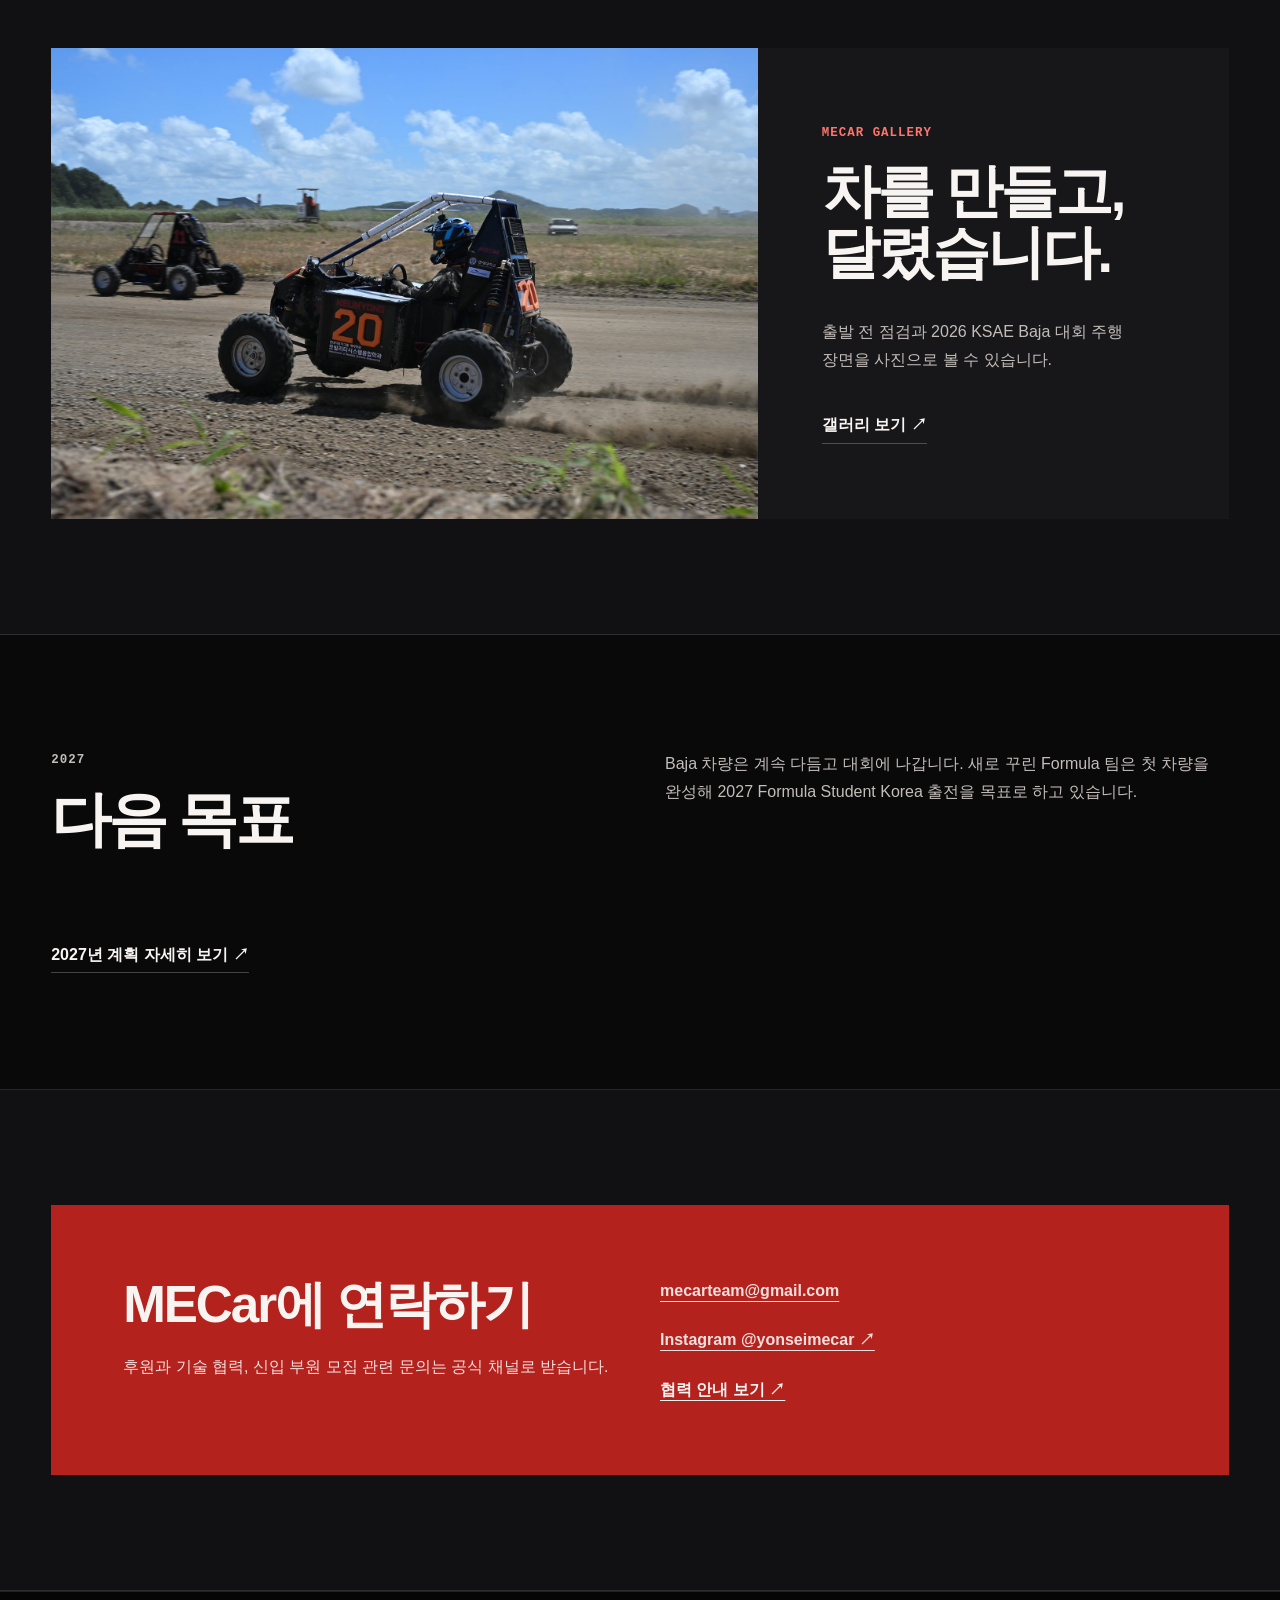
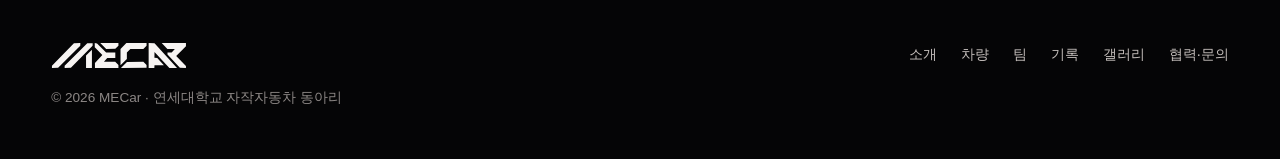
==== commit 010d57c4: "Match wordmark spacing and simplify homepage headline" ====
--- a/site/index.html
+++ b/site/index.html
@@ -13,7 +13,7 @@
   <meta property="og:site_name" content="MECar">
   <meta property="og:locale" content="ko_KR">
   <meta property="og:title" content="MECar | 연세대학교 자작자동차 동아리">
-  <meta property="og:description" content="학생이 설계하고 만든 차로 대회에 나갑니다. 연세대학교 자작자동차 동아리 MECar.">
+  <meta property="og:description" content="차를 직접 만들고 대회에 나갑니다. 연세대학교 자작자동차 동아리 MECar.">
   <meta property="og:url" content="https://yonsei-mecar.github.io/">
   <meta property="og:image" content="https://yonsei-mecar.github.io/assets/img/hero-baja-2026.jpg">
   <meta property="og:image:width" content="2048">
@@ -23,8 +23,8 @@
   <link rel="icon" href="favicon.svg" type="image/svg+xml">
   <link rel="preload" href="assets/img/hero-baja-2026.jpg" as="image" fetchpriority="high">
   <link rel="stylesheet" href="assets/css/tokens.css">
-  <link rel="stylesheet" href="assets/css/style.css?v=20260924">
-  <link rel="stylesheet" href="assets/css/editorial.css?v=20260924">
+  <link rel="stylesheet" href="assets/css/style.css?v=20260924b">
+  <link rel="stylesheet" href="assets/css/editorial.css?v=20260924b">
   <script type="application/ld+json">{"@context":"https://schema.org","@type":"Organization","name":"MECar","url":"https://yonsei-mecar.github.io/","logo":"https://yonsei-mecar.github.io/assets/img/logo-mark.svg","email":"mecarteam@gmail.com","sameAs":["https://www.instagram.com/yonseimecar/"],"parentOrganization":{"@type":"CollegeOrUniversity","name":"연세대학교"}}</script>
 </head>
 <body>
@@ -42,8 +42,8 @@
       <div class="home-intro-copy">
         <p class="eyebrow">연세대학교 자작자동차 동아리</p>
         <span class="hero-wordmark" aria-hidden="true"></span>
-        <h1 id="home-title">학생이 만든 차로<br>출발선에 섭니다.</h1>
-        <p>MECar는 차량을 설계하고 만들어 대학생 자작자동차 대회에 나갑니다. 지금은 전기 Baja와 첫 Formula 차량을 함께 준비하고 있습니다.</p>
+        <h1 id="home-title">차를 직접 만들고 대회에 나갑니다.</h1>
+        <p>MECar는 연세대학교 공과대학 자작자동차 동아리입니다. 지금은 전기 Baja 차량을 다듬고 첫 Formula 차량을 만들고 있습니다.</p>
         <div class="home-intro-actions"><a class="button button-primary" href="about.html">MECar 소개</a><a class="button button-ghost" href="gallery.html">사진 보기</a></div>
       </div>
       <figure class="home-intro-image"><img src="assets/img/hero-baja-2026.jpg" width="2048" height="1365" alt="2026 KSAE Baja 비포장 코스를 달리는 MECar 20번 차량" fetchpriority="high" decoding="async"></figure>
--- a/site/assets/css/style.css
+++ b/site/assets/css/style.css
@@ -221,8 +221,8 @@
 .brand-wordmark,
 .hero-wordmark,
 .footer-wordmark {
-  -webkit-mask: url("../img/logo-wordmark.svg") center / contain no-repeat;
-  mask: url("../img/logo-wordmark.svg") center / contain no-repeat;
+  -webkit-mask: url("../img/logo-wordmark.svg?v=20260924b") center / contain no-repeat;
+  mask: url("../img/logo-wordmark.svg?v=20260924b") center / contain no-repeat;
 }
 
 /* Header ----------------------------------------------------------------- */
@@ -436,7 +436,7 @@
 
 .hero-wordmark {
   width: clamp(210px, 24vw, 330px);
-  aspect-ratio: 1444 / 264;
+  aspect-ratio: 1416 / 264;
   margin-bottom: 28px;
   background: white;
 }
@@ -1074,7 +1074,7 @@
 
 .footer-wordmark {
   width: min(320px, 80%);
-  aspect-ratio: 1444 / 264;
+  aspect-ratio: 1416 / 264;
   background: var(--ink);
 }
 
--- a/site/assets/css/editorial.css
+++ b/site/assets/css/editorial.css
@@ -48,7 +48,7 @@
 .home-intro .hero-wordmark { width: clamp(190px, 23vw, 315px); margin: 22px 0 36px; }
 .home-intro h1 {
   margin: 0;
-  font-size: clamp(3.2rem, 5.7vw, 5.6rem);
+  font-size: clamp(3rem, 4.8vw, 4.7rem);
   line-height: 1.08;
   letter-spacing: -.065em;
   text-wrap: balance;
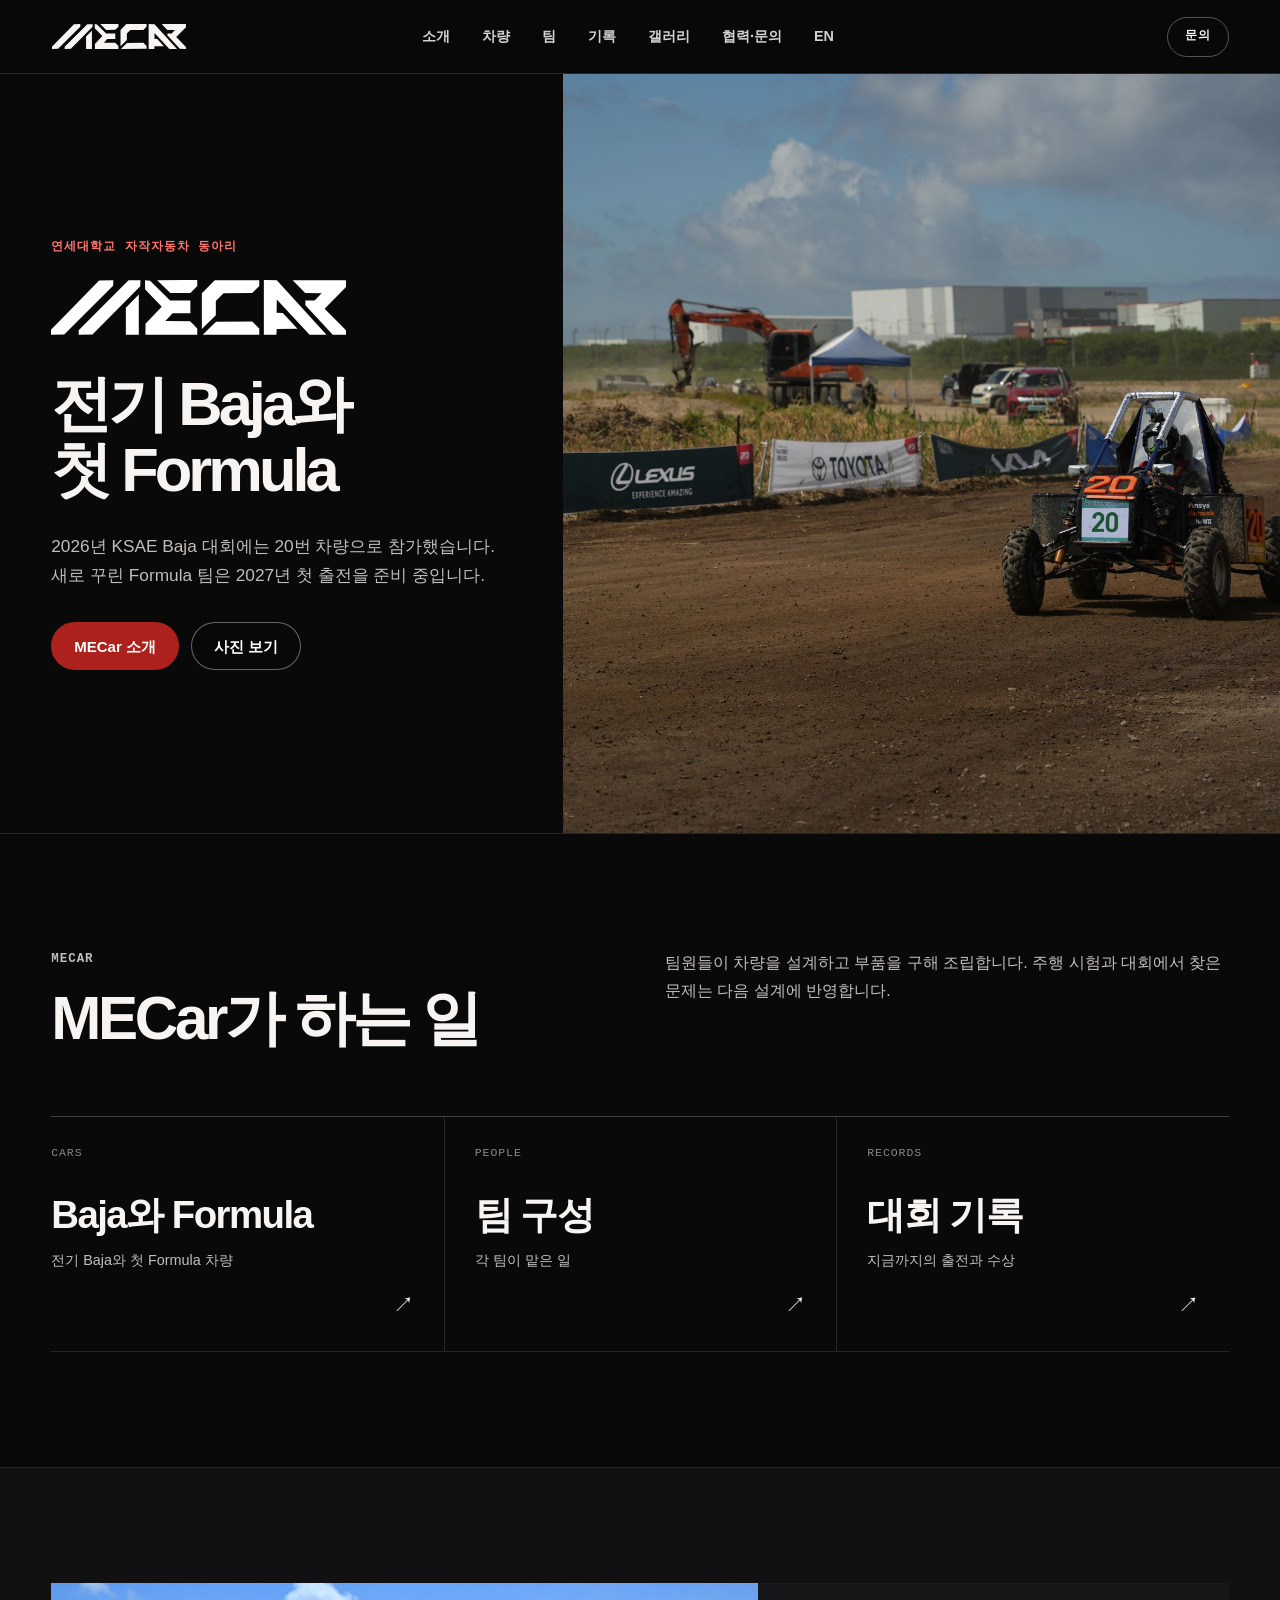
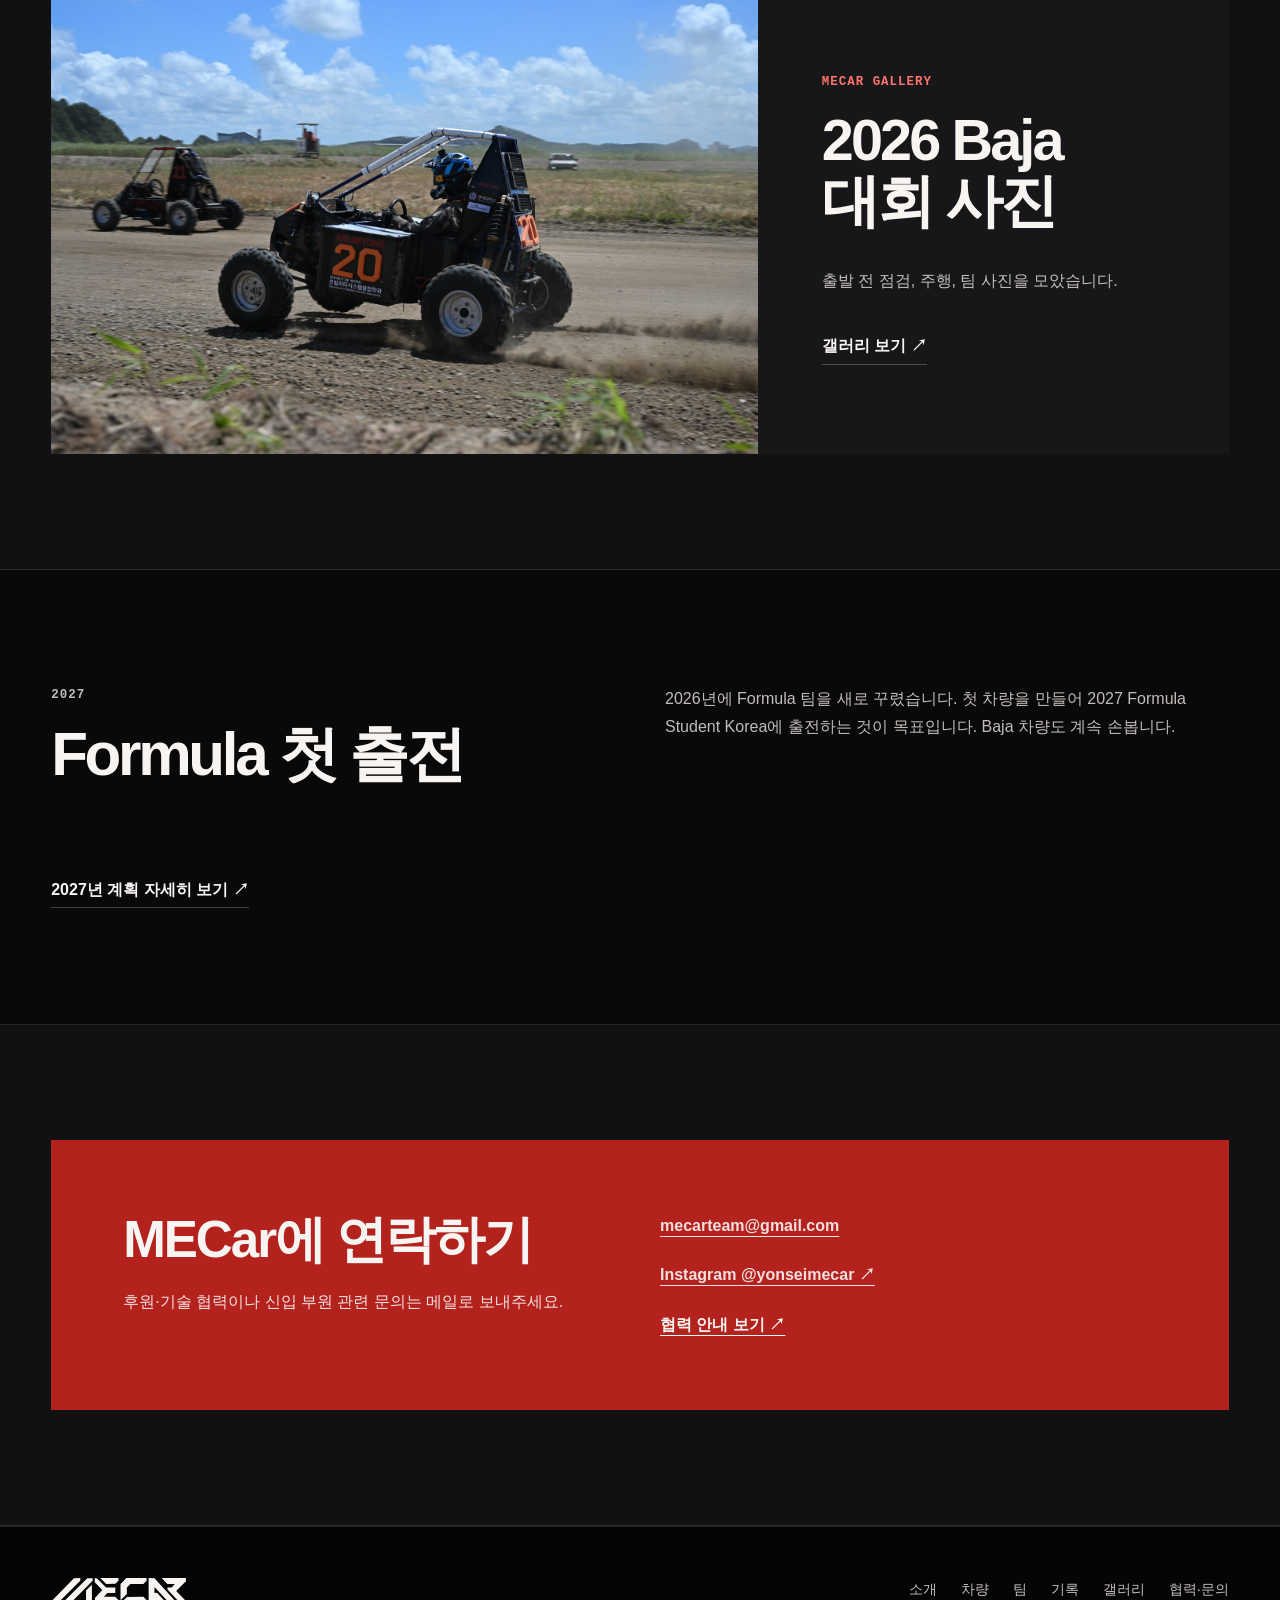
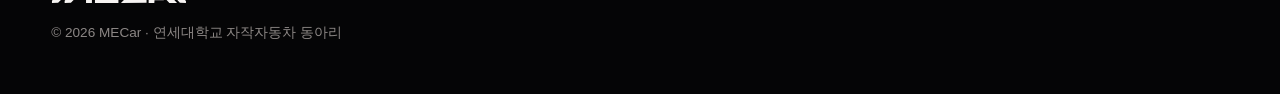
==== commit 53c41979: "Replace generic site copy with MECar-specific content" ====
--- a/site/index.html
+++ b/site/index.html
@@ -4,7 +4,7 @@
   <meta charset="utf-8">
   <meta name="viewport" content="width=device-width, initial-scale=1">
   <title>MECar | 연세대학교 자작자동차 동아리</title>
-  <meta name="description" content="MECar는 연세대학교 학생들이 Baja와 Formula 차량을 직접 설계하고 제작하는 자작자동차 동아리입니다.">
+  <meta name="description" content="연세대학교 자작자동차 동아리 MECar. 전기 Baja 차량을 개선하고 첫 Formula 차량의 2027년 출전을 준비하고 있습니다.">
   <meta name="theme-color" content="#09090a">
   <link rel="canonical" href="https://yonsei-mecar.github.io/">
   <link rel="alternate" hreflang="ko" href="https://yonsei-mecar.github.io/">
@@ -13,7 +13,7 @@
   <meta property="og:site_name" content="MECar">
   <meta property="og:locale" content="ko_KR">
   <meta property="og:title" content="MECar | 연세대학교 자작자동차 동아리">
-  <meta property="og:description" content="차를 직접 만들고 대회에 나갑니다. 연세대학교 자작자동차 동아리 MECar.">
+  <meta property="og:description" content="전기 Baja와 첫 Formula 차량. 연세대학교 자작자동차 동아리 MECar.">
   <meta property="og:url" content="https://yonsei-mecar.github.io/">
   <meta property="og:image" content="https://yonsei-mecar.github.io/assets/img/hero-baja-2026.jpg">
   <meta property="og:image:width" content="2048">
@@ -42,18 +42,18 @@
       <div class="home-intro-copy">
         <p class="eyebrow">연세대학교 자작자동차 동아리</p>
         <span class="hero-wordmark" aria-hidden="true"></span>
-        <h1 id="home-title">차를 직접 만들고 대회에 나갑니다.</h1>
-        <p>MECar는 연세대학교 공과대학 자작자동차 동아리입니다. 지금은 전기 Baja 차량을 다듬고 첫 Formula 차량을 만들고 있습니다.</p>
+        <h1 id="home-title">전기 Baja와<br>첫 Formula</h1>
+        <p>2026년 KSAE Baja 대회에는 20번 차량으로 참가했습니다. 새로 꾸린 Formula 팀은 2027년 첫 출전을 준비 중입니다.</p>
         <div class="home-intro-actions"><a class="button button-primary" href="about.html">MECar 소개</a><a class="button button-ghost" href="gallery.html">사진 보기</a></div>
       </div>
       <figure class="home-intro-image"><img src="assets/img/hero-baja-2026.jpg" width="2048" height="1365" alt="2026 KSAE Baja 비포장 코스를 달리는 MECar 20번 차량" fetchpriority="high" decoding="async"></figure>
     </section>
 
     <section class="editorial-section" aria-labelledby="story-title"><div class="wrap">
-      <div class="section-top"><div><p class="eyebrow">MECar</p><h2 id="story-title">차 한 대를 처음부터 끝까지</h2></div><p>차량의 구상부터 설계, 해석, 부품 발주, 제작, 조립, 주행 시험까지 학생들이 직접 맡습니다. 대회에서 확인한 문제는 다음 차량을 만들 때 다시 꺼내 봅니다.</p></div>
+      <div class="section-top"><div><p class="eyebrow">MECar</p><h2 id="story-title">MECar가 하는 일</h2></div><p>팀원들이 차량을 설계하고 부품을 구해 조립합니다. 주행 시험과 대회에서 찾은 문제는 다음 설계에 반영합니다.</p></div>
       <div class="page-links">
-        <a class="page-link" href="vehicles.html"><small>Cars</small><strong>Baja와 Formula</strong><span>지금 만드는 두 차량 이야기</span><i aria-hidden="true">↗</i></a>
-        <a class="page-link" href="team.html"><small>People</small><strong>팀 구성</strong><span>차량을 함께 만드는 다섯 팀</span><i aria-hidden="true">↗</i></a>
+        <a class="page-link" href="vehicles.html"><small>Cars</small><strong>Baja와 Formula</strong><span>전기 Baja와 첫 Formula 차량</span><i aria-hidden="true">↗</i></a>
+        <a class="page-link" href="team.html"><small>People</small><strong>팀 구성</strong><span>각 팀이 맡은 일</span><i aria-hidden="true">↗</i></a>
         <a class="page-link" href="results.html"><small>Records</small><strong>대회 기록</strong><span>지금까지의 출전과 수상</span><i aria-hidden="true">↗</i></a>
       </div>
     </div></section>
@@ -61,17 +61,17 @@
     <section class="editorial-section alt" aria-labelledby="gallery-title"><div class="wrap">
       <div class="feature-photo">
         <img src="assets/img/baja-2026-close.jpg" width="1800" height="1200" alt="2026 KSAE Baja 대회에서 달리는 MECar 차량" decoding="async">
-        <div><p class="eyebrow">MECar Gallery</p><h2 id="gallery-title">차를 만들고,<br>달렸습니다.</h2><p>출발 전 점검과 2026 KSAE Baja 대회 주행 장면을 사진으로 볼 수 있습니다.</p><a class="text-link" href="gallery.html">갤러리 보기 ↗</a></div>
+        <div><p class="eyebrow">MECar Gallery</p><h2 id="gallery-title">2026 Baja<br>대회 사진</h2><p>출발 전 점검, 주행, 팀 사진을 모았습니다.</p><a class="text-link" href="gallery.html">갤러리 보기 ↗</a></div>
       </div>
     </div></section>
 
     <section class="editorial-section" aria-labelledby="next-title"><div class="wrap">
-      <div class="section-top"><div><p class="eyebrow">2027</p><h2 id="next-title">다음 목표</h2></div><p>Baja 차량은 계속 다듬고 대회에 나갑니다. 새로 꾸린 Formula 팀은 첫 차량을 완성해 2027 Formula Student Korea 출전을 목표로 하고 있습니다.</p></div>
+      <div class="section-top"><div><p class="eyebrow">2027</p><h2 id="next-title">Formula 첫 출전</h2></div><p>2026년에 Formula 팀을 새로 꾸렸습니다. 첫 차량을 만들어 2027 Formula Student Korea에 출전하는 것이 목표입니다. Baja 차량도 계속 손봅니다.</p></div>
       <a class="text-link" href="about.html#vision">2027년 계획 자세히 보기 ↗</a>
     </div></section>
 
     <section class="editorial-section alt" aria-labelledby="contact-title"><div class="wrap">
-      <div class="contact-panel"><div><h2 id="contact-title">MECar에 연락하기</h2><p>후원과 기술 협력, 신입 부원 모집 관련 문의는 공식 채널로 받습니다.</p></div><div><p><a href="mailto:mecarteam@gmail.com">mecarteam@gmail.com</a></p><p><a href="https://www.instagram.com/yonseimecar/" target="_blank" rel="noopener noreferrer">Instagram @yonseimecar ↗</a></p><a href="partners.html">협력 안내 보기 ↗</a></div></div>
+      <div class="contact-panel"><div><h2 id="contact-title">MECar에 연락하기</h2><p>후원·기술 협력이나 신입 부원 관련 문의는 메일로 보내주세요.</p></div><div><p><a href="mailto:mecarteam@gmail.com">mecarteam@gmail.com</a></p><p><a href="https://www.instagram.com/yonseimecar/" target="_blank" rel="noopener noreferrer">Instagram @yonseimecar ↗</a></p><a href="partners.html">협력 안내 보기 ↗</a></div></div>
     </div></section>
   </main>
 
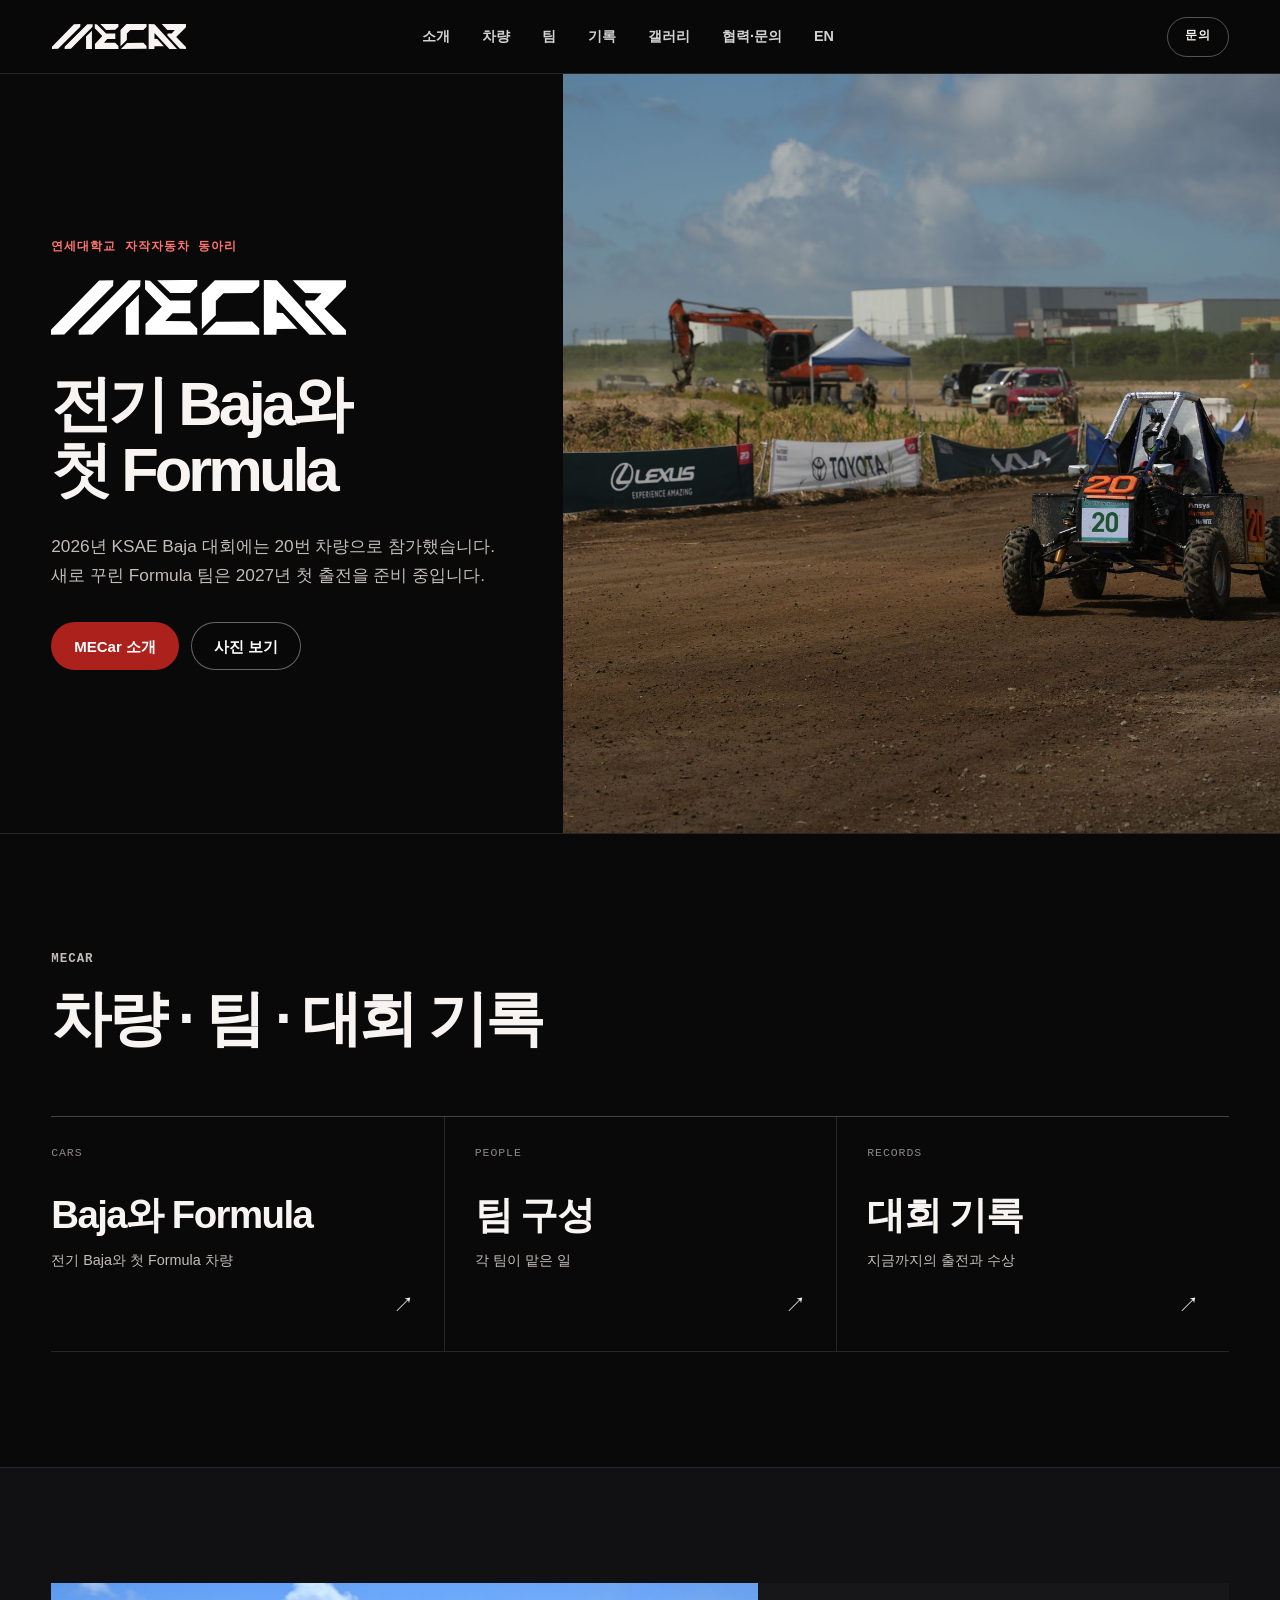
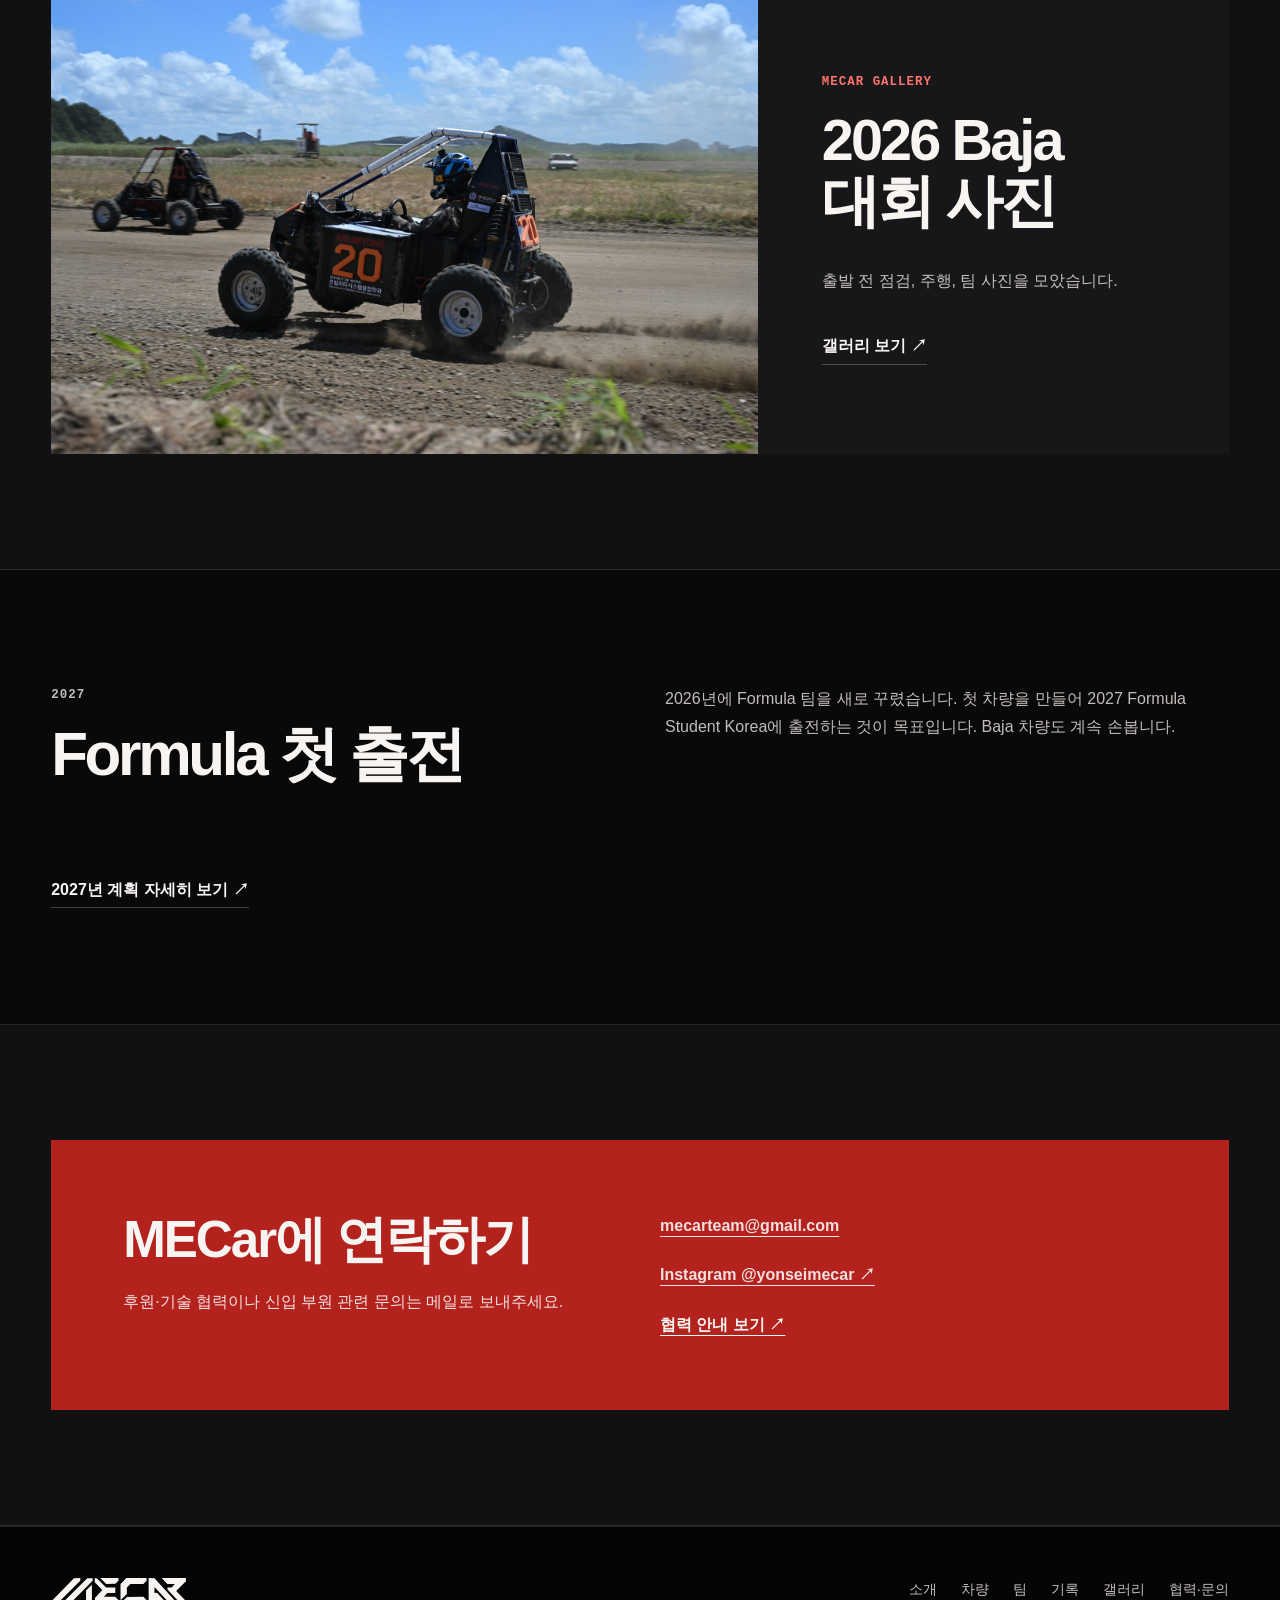
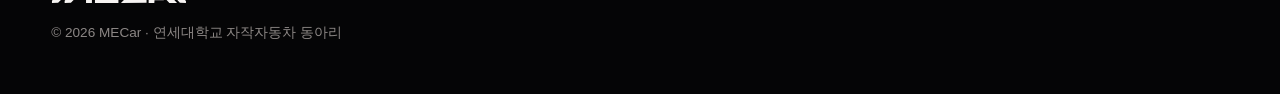
==== commit 9f8f0a04: "Remove generic homepage process copy" ====
--- a/site/index.html
+++ b/site/index.html
@@ -50,7 +50,7 @@
     </section>
 
     <section class="editorial-section" aria-labelledby="story-title"><div class="wrap">
-      <div class="section-top"><div><p class="eyebrow">MECar</p><h2 id="story-title">MECar가 하는 일</h2></div><p>팀원들이 차량을 설계하고 부품을 구해 조립합니다. 주행 시험과 대회에서 찾은 문제는 다음 설계에 반영합니다.</p></div>
+      <div class="section-top"><div><p class="eyebrow">MECar</p><h2 id="story-title">차량 · 팀 · 대회 기록</h2></div></div>
       <div class="page-links">
         <a class="page-link" href="vehicles.html"><small>Cars</small><strong>Baja와 Formula</strong><span>전기 Baja와 첫 Formula 차량</span><i aria-hidden="true">↗</i></a>
         <a class="page-link" href="team.html"><small>People</small><strong>팀 구성</strong><span>각 팀이 맡은 일</span><i aria-hidden="true">↗</i></a>
